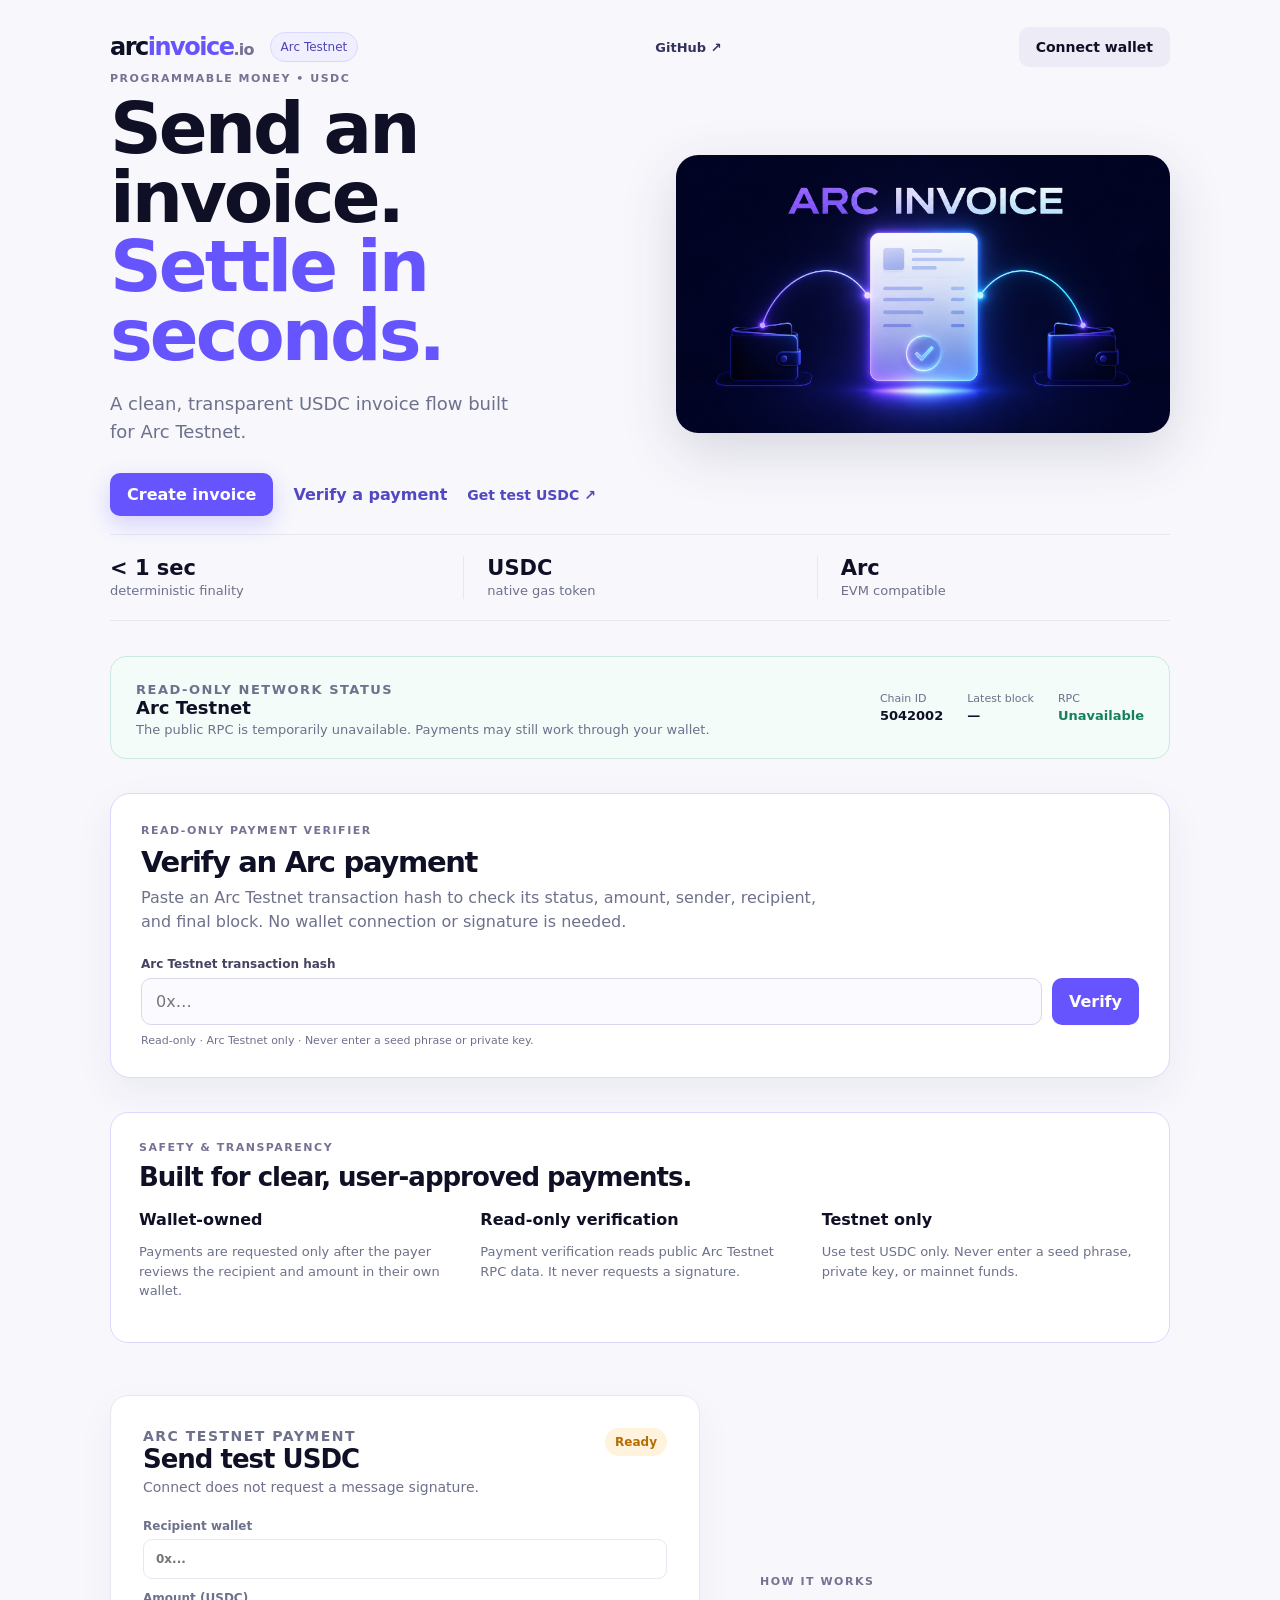
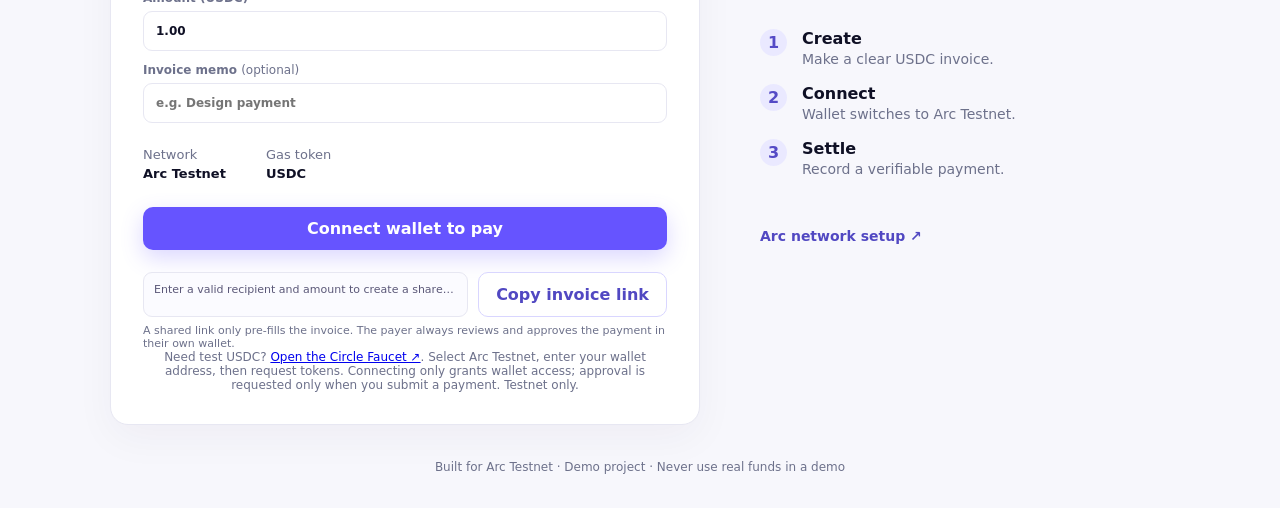
==== index.html @ fec109f1 "Measure Arc payment finality" ====
<!doctype html>
<html lang="en">
  <head>
    <meta charset="UTF-8" />
    <meta name="viewport" content="width=device-width, initial-scale=1.0" />
    <meta name="description" content="A USDC invoice demo for Arc Testnet." />
    <title>arcinvoice.io — USDC payments</title>
    <link rel="stylesheet" href="styles.css" />
    <style>.text-action{padding:0;background:transparent;color:#5148c2}.verifier{margin:-18px 0 52px;padding:30px;border:1px solid #dcd9ff;border-radius:20px;background:#fff;box-shadow:0 14px 38px #352e6710}.verifier-copy h2{font-size:29px;letter-spacing:-1.3px;margin:0 0 7px}.verifier-copy>p:not(.eyebrow){max-width:710px;margin:0;color:#6d718b;line-height:1.5}.verify-form{margin-top:23px}.verify-form label{display:block;margin-bottom:7px;color:#444361;font-size:12px;font-weight:800}.verify-form>div{display:flex;gap:10px}.verify-form input{min-width:0;width:100%;padding:13px 14px;border:1px solid #d9d7ee;border-radius:10px;background:#fbfbff;color:#0f1025;font:inherit}.verify-form input:focus{outline:2px solid #b6b0ff;border-color:#6654ff}.verify-submit{background:#6654ff;color:#fff;white-space:nowrap}.verify-submit:disabled{opacity:.65;cursor:wait}.verify-form p{margin:9px 0 0;color:#6d718b;font-size:11px}.verify-result{margin-top:18px;border:1px solid #e7e7f2;border-radius:12px;padding:16px;background:#fbfbff}.verify-result.success{background:#effcf7;border-color:#bce9d9}.verify-result.pending{background:#fff8e9;border-color:#f0d69f}.verify-result.error{background:#fff2f3;border-color:#f0c1c7}.verify-result.loading{background:#f2f1ff;border-color:#d9d6ff}.verify-result>strong,.verify-result>span{display:block}.verify-result>strong{font-size:14px}.verify-result>span{margin-top:4px;color:#6d718b;font-size:13px}.verify-heading{display:flex;gap:14px;align-items:center;justify-content:space-between}.verify-heading strong{font-size:15px}.verify-heading a{color:#5148c2;text-decoration:none;font-size:12px;font-weight:800;white-space:nowrap}.verify-result dl{display:grid;grid-template-columns:repeat(3,1fr);gap:13px;margin:16px 0 0;padding-top:15px;border-top:1px solid #dce8e3}.verify-result dl div{min-width:0}.verify-result dt{color:#6d718b;font-size:10px;font-weight:800;letter-spacing:.7px;text-transform:uppercase}.verify-result dd{overflow:hidden;margin:4px 0 0;color:#0f1025;font-size:13px;font-weight:750;text-overflow:ellipsis;white-space:nowrap}@media(max-width:700px){.verifier{padding:21px;margin-bottom:32px}.verify-form>div{display:block}.verify-submit{width:100%;margin-top:10px}.verify-result dl{grid-template-columns:1fr 1fr}.verify-heading{align-items:flex-start;flex-direction:column}}</style>
    <style>.network-status{display:flex;justify-content:space-between;align-items:center;gap:20px;margin:-18px 0 52px;padding:21px 25px;border:1px solid #cbe9e1;border-radius:16px;background:#f3fcf9}.network-status h2{margin:0;font-size:18px}.network-status p{margin:4px 0 0;color:#6d718b;font-size:13px}.network-details{display:flex;gap:24px}.network-details span{display:block;color:#6d718b;font-size:11px}.network-details b{display:block;margin-top:3px;color:#0f1025;font-size:13px}.network-live{color:#16805d!important}.share-row{display:grid;grid-template-columns:1fr auto;gap:10px;margin-top:12px}.share-link{overflow:hidden;border:1px solid #e7e7f2;border-radius:9px;padding:10px;background:#fbfbff;color:#5b5878;font-size:11px;text-overflow:ellipsis;white-space:nowrap}.share-button{background:#fff;border:1px solid #d9d6ff;color:#5148c2}.share-message{margin-top:7px!important;font-size:11px!important;text-align:left!important}@media(max-width:700px){.network-status{display:block;margin-bottom:32px}.network-details{margin-top:17px}.share-row{grid-template-columns:1fr}.share-button{width:100%}}</style>
  </head>
  <body>
    <main class="shell">
      <nav><a class="brand" href="#">arc<span>invoice</span><i style="font-size:16px;font-style:normal;color:#777293;letter-spacing:-.8px">.io</i></a><span class="pill">Arc Testnet</span><a href="https://github.com/vlsss12/arcinvoice" target="_blank" rel="noreferrer" style="margin-left:auto;color:#34335f;font-size:13px;font-weight:800;text-decoration:none">GitHub ↗</a><button id="walletButton">Connect wallet</button><button id="disconnectButton" class="hidden">Disconnect</button></nav>
      <section class="hero">
        <div><p class="eyebrow">PROGRAMMABLE MONEY • USDC</p><h1>Send an invoice.<br /><em>Settle in seconds.</em></h1><p class="lede">A clean, transparent USDC invoice flow built for Arc Testnet.</p><div class="actions"><button class="primary" id="createButton">Create invoice</button><button class="text-action" id="verifyButton">Verify a payment</button><a href="https://faucet.circle.com" target="_blank" rel="noreferrer">Get test USDC ↗</a></div></div>
        <img src="assets/arc-invoice-cover.png" alt="Abstract arcinvoice.io USDC payment illustration" />
      </section>
      <section class="stats"><div><strong>&lt; 1 sec</strong><span>deterministic finality</span></div><div><strong>USDC</strong><span>native gas token</span></div><div><strong>Arc</strong><span>EVM compatible</span></div></section>
      <section class="network-status" aria-labelledby="networkTitle"><div><p class="eyebrow">READ-ONLY NETWORK STATUS</p><h2 id="networkTitle">Arc Testnet</h2><p id="networkMessage">Checking the public Arc RPC…</p></div><div class="network-details"><div><span>Chain ID</span><b>5042002</b></div><div><span>Latest block</span><b id="latestBlock">—</b></div><div><span>RPC</span><b class="network-live" id="rpcStatus">Checking</b></div></div></section>
      <section class="verifier" id="verifier" aria-labelledby="verifierTitle"><div class="verifier-copy"><p class="eyebrow">READ-ONLY PAYMENT VERIFIER</p><h2 id="verifierTitle">Verify an Arc payment</h2><p>Paste an Arc Testnet transaction hash to check its status, amount, sender, recipient, and final block. No wallet connection or signature is needed.</p></div><form class="verify-form" id="verifyForm"><label for="txHash">Arc Testnet transaction hash</label><div><input id="txHash" autocomplete="off" spellcheck="false" placeholder="0x…" aria-describedby="verifyHelp" /><button class="verify-submit" type="submit">Verify</button></div><p id="verifyHelp">Read-only · Arc Testnet only · Never enter a seed phrase or private key.</p></form><div class="verify-result hidden" id="verifyResult" aria-live="polite"></div></section>
      <section style="margin:-18px 0 52px;padding:28px;border:1px solid #dcd9ff;border-radius:18px;background:#fff"><p class="eyebrow">SAFETY &amp; TRANSPARENCY</p><h2 style="margin:0 0 18px;font-size:26px;letter-spacing:-1px">Built for clear, user-approved payments.</h2><div style="display:grid;grid-template-columns:repeat(3,1fr);gap:22px"><div><strong>Wallet-owned</strong><p style="color:#6d718b;font-size:13px;line-height:1.5">Payments are requested only after the payer reviews the recipient and amount in their own wallet.</p></div><div><strong>Read-only verification</strong><p style="color:#6d718b;font-size:13px;line-height:1.5">Payment verification reads public Arc Testnet RPC data. It never requests a signature.</p></div><div><strong>Testnet only</strong><p style="color:#6d718b;font-size:13px;line-height:1.5">Use test USDC only. Never enter a seed phrase, private key, or mainnet funds.</p></div></div></section>
      <section class="invoice-wrap" id="invoice"><div class="invoice-card"><div class="invoice-top"><div><p class="eyebrow">ARC TESTNET PAYMENT</p><h2>Send test USDC</h2><p>Connect does not request a message signature.</p></div><span class="status" id="status">Ready</span></div><div style="display:grid;gap:12px;margin:24px 0"><label style="font-size:12px;font-weight:800;color:#6d718b">Recipient wallet<input id="recipient" inputmode="text" autocomplete="off" placeholder="0x..." style="display:block;width:100%;margin-top:6px;border:1px solid #e7e7f2;background:#fff;border-radius:9px;padding:12px;color:#0f1025;font:inherit" /></label><label style="font-size:12px;font-weight:800;color:#6d718b">Amount (USDC)<input id="amount" inputmode="decimal" value="1.00" placeholder="1.00" style="display:block;width:100%;margin-top:6px;border:1px solid #e7e7f2;background:#fff;border-radius:9px;padding:12px;color:#0f1025;font:inherit" /></label><label style="font-size:12px;font-weight:800;color:#6d718b">Invoice memo <span style="font-weight:500">(optional)</span><input id="memo" maxlength="120" autocomplete="off" placeholder="e.g. Design payment" style="display:block;width:100%;margin-top:6px;border:1px solid #e7e7f2;background:#fff;border-radius:9px;padding:12px;color:#0f1025;font:inherit" /></label></div><div class="meta"><span>Network <b>Arc Testnet</b></span><span>Gas token <b>USDC</b></span></div><button class="pay" id="payButton">Connect wallet to pay</button><div class="share-row"><div class="share-link" id="shareLink">Enter a recipient and amount to create a shareable invoice link.</div><button class="share-button" id="shareButton" type="button">Copy invoice link</button></div><p class="notice share-message" id="shareMessage">A shared link only pre-fills the invoice. The payer always reviews and approves the payment in their own wallet.</p><p class="notice" id="notice">Need test USDC? <a href="https://faucet.circle.com" target="_blank" rel="noreferrer">Open the Circle Faucet ↗</a>. Select Arc Testnet, enter your wallet address, then request tokens. Connecting only grants wallet access; approval is requested only when you submit a payment. Testnet only.</p></div>
      <aside><p class="eyebrow">HOW IT WORKS</p><ol><li><b>1</b><div><strong>Create</strong><span>Make a clear USDC invoice.</span></div></li><li><b>2</b><div><strong>Connect</strong><span>Wallet switches to Arc Testnet.</span></div></li><li><b>3</b><div><strong>Settle</strong><span>Record a verifiable payment.</span></div></li></ol><a class="docs" href="https://docs.arc.io/arc/references/connect-to-arc" target="_blank" rel="noreferrer">Arc network setup ↗</a></aside></section>
      <section class="receipt hidden" id="receipt"><span class="check">✓</span><div><p class="eyebrow" id="receiptEyebrow">PAYMENT SUBMITTED</p><h2 id="receiptTitle">Checking finality…</h2><p id="receiptMessage">The payment was submitted to Arc Testnet.</p><button id="copyReportButton" class="hidden" type="button" style="margin-top:12px;padding:8px 10px;background:#fff;border:1px solid #a7ddca;color:#16795a;font-size:12px">Copy test report</button></div><a id="receiptLink" href="https://testnet.arcscan.app" target="_blank" rel="noreferrer">View on ArcScan ↗</a></section>
      <footer>Built for Arc Testnet · Demo project · Never use real funds in a demo</footer>
    </main>
    <script src="app.js"></script>
  </body>
</html>
---- styles.css ----
:root{--ink:#0f1025;--muted:#6d718b;--paper:#f7f7fc;--line:#e7e7f2;--violet:#6654ff;--cyan:#19d3ce}*{box-sizing:border-box}body{margin:0;background:var(--paper);color:var(--ink);font-family:Inter,ui-sans-serif,system-ui,-apple-system,BlinkMacSystemFont,"Segoe UI",sans-serif}.shell{max-width:1120px;margin:auto;padding:22px 30px}nav{display:flex;align-items:center;gap:16px;height:50px}.brand{font-size:24px;font-weight:850;letter-spacing:-1.5px;text-decoration:none;color:var(--ink)}.brand span{color:var(--violet)}.pill{font-size:12px;padding:7px 10px;border:1px solid #dad8ff;color:#4e43b8;border-radius:99px;background:#efefff}button{border:0;cursor:pointer;font:inherit;font-weight:700;border-radius:10px;padding:12px 17px;background:#ecebf6;color:var(--ink)}nav button{margin-left:auto;font-size:14px}.hero{min-height:398px;display:grid;grid-template-columns:1.05fr .95fr;align-items:center;gap:20px}.hero h1{letter-spacing:-3px;font-size:clamp(45px,6vw,72px);line-height:.96;margin:9px 0 20px}.hero em{font-style:normal;color:var(--violet)}.eyebrow{font-size:11px;letter-spacing:1.5px;font-weight:800;color:#777293;margin:0 0 8px}.lede{font-size:18px;line-height:1.55;color:var(--muted);max-width:410px}.actions{display:flex;align-items:center;gap:20px;margin-top:27px}.actions a,.docs{font-size:14px;color:#5148c2;text-decoration:none;font-weight:700}.primary,.pay{background:var(--violet);color:#fff;box-shadow:0 8px 22px #6654ff3c}.hero img{width:100%;border-radius:22px;box-shadow:0 18px 55px #3d36522a}.stats{display:grid;grid-template-columns:repeat(3,1fr);border-top:1px solid var(--line);border-bottom:1px solid var(--line);padding:21px 0;margin:18px 0 53px}.stats div{padding-left:23px;border-left:1px solid var(--line)}.stats div:first-child{padding-left:0;border:0}.stats strong{font-size:21px;display:block}.stats span{color:var(--muted);font-size:13px}.market{margin:-18px 0 52px;padding:30px;border:1px solid #dcd9ff;border-radius:20px;background:#fff;box-shadow:0 14px 38px #352e6710}.market-heading{display:flex;justify-content:space-between;gap:22px;align-items:start}.market h2{font-size:29px;letter-spacing:-1.3px;margin:0 0 7px}.market-heading p{max-width:660px;margin:0;color:var(--muted);line-height:1.5}.market-status{white-space:nowrap;border-radius:999px;background:#fff3dd;color:#a76300;padding:8px 11px;font-size:11px;font-weight:850;letter-spacing:.7px}.market-grid{display:grid;grid-template-columns:1.05fr .95fr;gap:22px;margin-top:25px}.token-list{border:1px solid var(--line);border-radius:14px;overflow:hidden}.token-row{border-radius:0;box-shadow:none;width:100%;display:flex;align-items:center;gap:12px;padding:14px 16px;background:#fff;text-align:left;border-bottom:1px solid var(--line)}.token-row:last-child{border:0}.token-row:hover,.token-row.active{background:#f2f1ff}.token-icon{display:grid;place-items:center;width:34px;height:34px;border-radius:50%;font-weight:900;color:#fff}.usdc{background:#2775ca}.eurc{background:#236a55}.btc{background:#f7931a}.token-row b,.token-row small{display:block}.token-row small{margin-top:2px;color:var(--muted);font-size:12px;font-weight:500}.token-row em{font-size:10px;font-style:normal;font-weight:850;color:#21845f;margin-left:auto}.swap-preview{border:1px solid var(--line);border-radius:14px;padding:19px;background:#fbfbff}.swap-preview h3{margin:0 0 5px;font-size:24px}.swap-preview>p:not(.eyebrow):not(.swap-message){margin:0;color:var(--muted);font-size:13px;line-height:1.45}.market-notice{display:grid;gap:4px;margin:16px 0;padding:13px;border-radius:10px;background:#fff3dd;color:#795112;font-size:12px}.market-notice span{line-height:1.4}.swap-actions{display:grid;grid-template-columns:1fr 1fr;gap:9px}.secondary{border:1px solid #d9d6ff;background:#fff;color:#5148c2}.swap-message{color:var(--muted);font-size:11px;line-height:1.45;margin:12px 0 0}.daily-checkin{display:flex;justify-content:space-between;gap:25px;align-items:center;padding:24px 28px;margin:-22px 0 52px;border:1px solid #dcd9ff;border-radius:18px;background:linear-gradient(110deg,#f1f0ff,#fbfbff)}.daily-checkin h2{margin:0 0 4px;font-size:25px;letter-spacing:-1px}.daily-checkin p{margin:0;color:var(--muted);font-size:14px}.checkin-actions{text-align:right}.checkin-actions strong{display:block;margin-bottom:9px;font-size:14px}.checkin-actions strong span{color:var(--violet);font-size:21px}.checkin-button{background:#fff;border:1px solid #d9d6ff;margin-left:7px;padding:10px 14px}.checkin-button:hover:not(:disabled){border-color:var(--violet);color:var(--violet)}.checkin-button:disabled{cursor:not-allowed;opacity:.58}.checkin-actions p{margin-top:9px;font-size:11px}.invoice-wrap{display:grid;grid-template-columns:1.18fr .82fr;gap:60px;align-items:center}.invoice-card{background:#fff;padding:32px;border:1px solid var(--line);border-radius:18px;box-shadow:0 13px 40px #26224c0b}.invoice-top{display:flex;justify-content:space-between;gap:15px}.invoice-card h2,.receipt h2{font-size:26px;letter-spacing:-1px;margin:0 0 5px}.invoice-card p{margin:0;color:var(--muted);font-size:14px}.status{font-size:12px;height:max-content;background:#fff3dd;color:#b46d00;padding:7px 10px;border-radius:99px;font-weight:800}.amount{margin:29px 0;padding:24px 0;border-top:1px solid var(--line);border-bottom:1px solid var(--line);display:flex;align-items:end;justify-content:space-between;color:var(--muted);font-size:14px}.amount strong{font-size:34px;color:var(--ink);letter-spacing:-1.5px}.amount small{font-size:14px;letter-spacing:0}.meta{display:flex;gap:40px;color:var(--muted);font-size:13px}.meta b{display:block;color:var(--ink);margin-top:4px}.pay{width:100%;margin:26px 0 10px}.notice{text-align:center!important;font-size:12px!important}aside ol{list-style:none;padding:4px 0;margin:20px 0 28px}aside li{display:flex;gap:15px;margin:17px 0}aside li b{background:#eae9ff;color:#554bc6;border-radius:50%;width:27px;height:27px;text-align:center;padding-top:4px}aside li strong,aside li span{display:block}aside li span{font-size:14px;color:var(--muted);margin-top:3px}.receipt{margin:50px 0 20px;border:1px solid #bce9d9;background:#effcf7;border-radius:16px;padding:23px;display:flex;align-items:center;gap:16px}.receipt .check{width:42px;height:42px;background:#1bae80;color:#fff;border-radius:50%;font-size:25px;text-align:center;padding-top:4px}.receipt p{margin:0;color:#387e67}.receipt a{margin-left:auto;color:#16795a;text-decoration:none;font-weight:750;font-size:14px}.hidden{display:none}footer{font-size:12px;color:var(--muted);text-align:center;padding:35px 0 12px}@media(max-width:700px){.shell{padding:16px}.hero,.invoice-wrap,.market-grid{grid-template-columns:1fr}.hero{padding:38px 0}.hero img{max-width:450px}.stats{margin-bottom:32px}.stats strong{font-size:16px}.stats div{padding-left:12px}.market{padding:21px;margin-bottom:32px}.market-heading{display:block}.market-status{display:inline-block;margin-top:14px}.daily-checkin{display:block;margin-bottom:32px}.checkin-actions{text-align:left;margin-top:18px}.checkin-button{margin:0 7px 0 0}.invoice-wrap{gap:32px}.receipt{align-items:flex-start}.receipt a{display:none}}
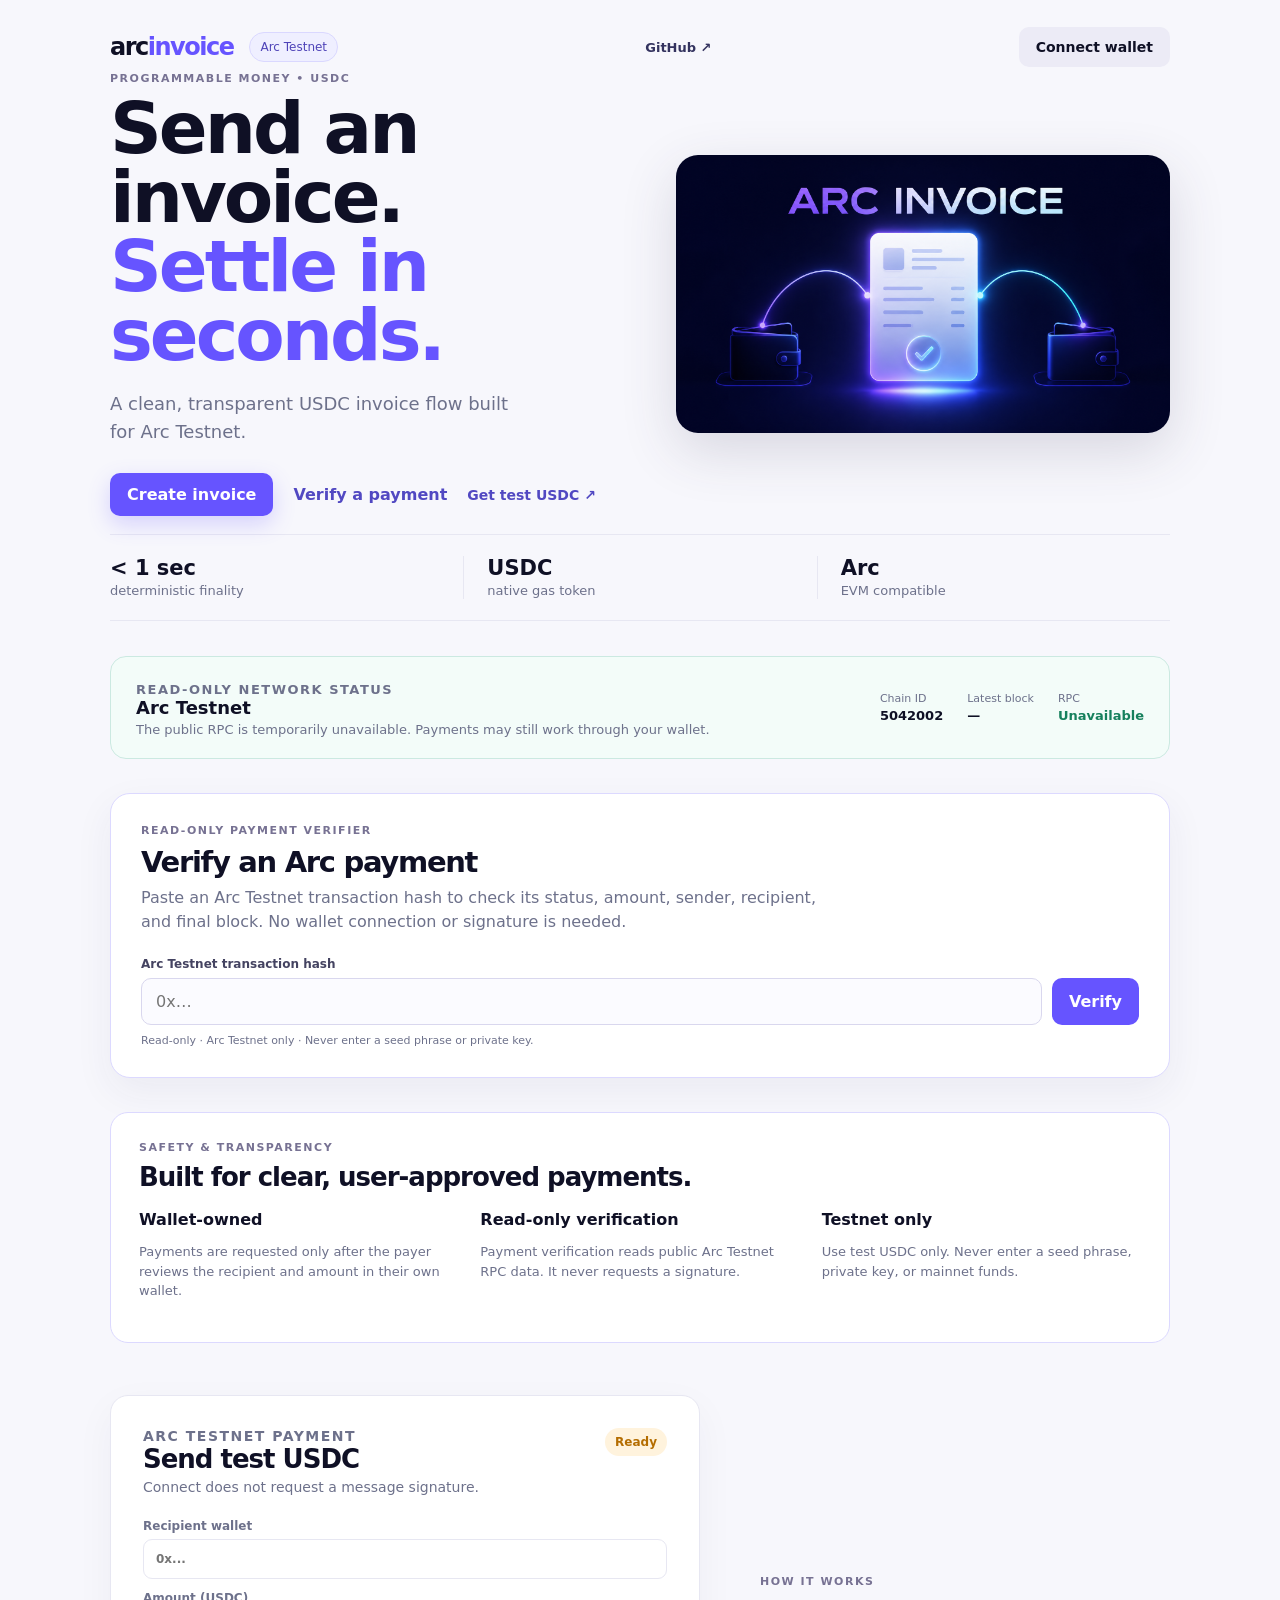
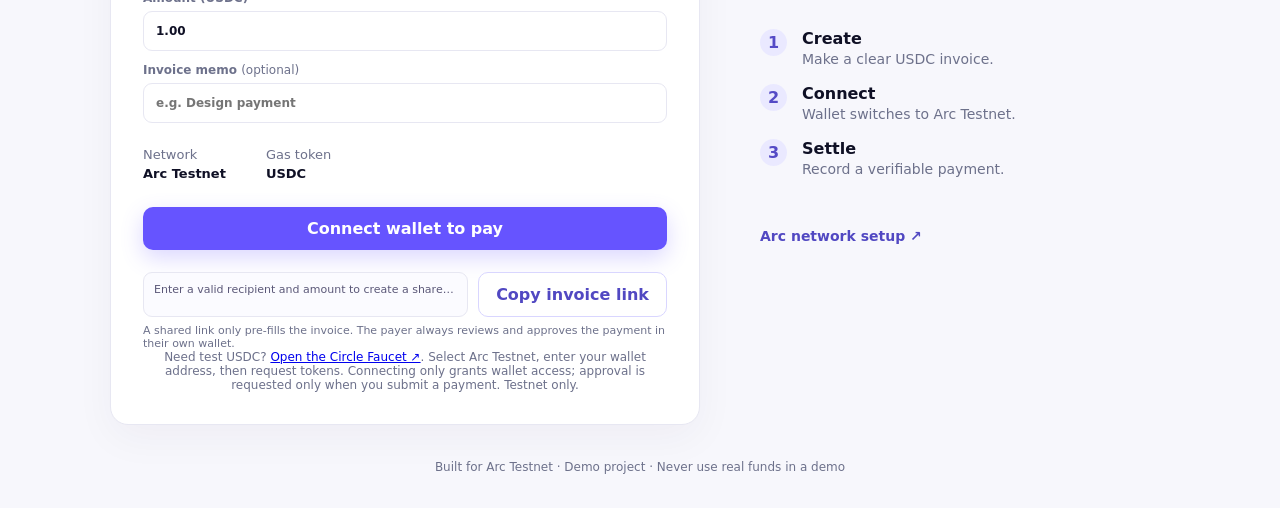
==== commit f2a7261c: "Simplify ArcInvoice brand" ====
--- a/index.html
+++ b/index.html
@@ -11,7 +11,7 @@
   </head>
   <body>
     <main class="shell">
-      <nav><a class="brand" href="#">arc<span>invoice</span><i style="font-size:16px;font-style:normal;color:#777293;letter-spacing:-.8px">.io</i></a><span class="pill">Arc Testnet</span><a href="https://github.com/vlsss12/arcinvoice" target="_blank" rel="noreferrer" style="margin-left:auto;color:#34335f;font-size:13px;font-weight:800;text-decoration:none">GitHub ↗</a><button id="walletButton">Connect wallet</button><button id="disconnectButton" class="hidden">Disconnect</button></nav>
+      <nav><a class="brand" href="#">arc<span>invoice</span></a><span class="pill">Arc Testnet</span><a href="https://github.com/vlsss12/arcinvoice" target="_blank" rel="noreferrer" style="margin-left:auto;color:#34335f;font-size:13px;font-weight:800;text-decoration:none">GitHub ↗</a><button id="walletButton">Connect wallet</button><button id="disconnectButton" class="hidden">Disconnect</button></nav>
       <section class="hero">
         <div><p class="eyebrow">PROGRAMMABLE MONEY • USDC</p><h1>Send an invoice.<br /><em>Settle in seconds.</em></h1><p class="lede">A clean, transparent USDC invoice flow built for Arc Testnet.</p><div class="actions"><button class="primary" id="createButton">Create invoice</button><button class="text-action" id="verifyButton">Verify a payment</button><a href="https://faucet.circle.com" target="_blank" rel="noreferrer">Get test USDC ↗</a></div></div>
         <img src="assets/arc-invoice-cover.png" alt="Abstract arcinvoice.io USDC payment illustration" />
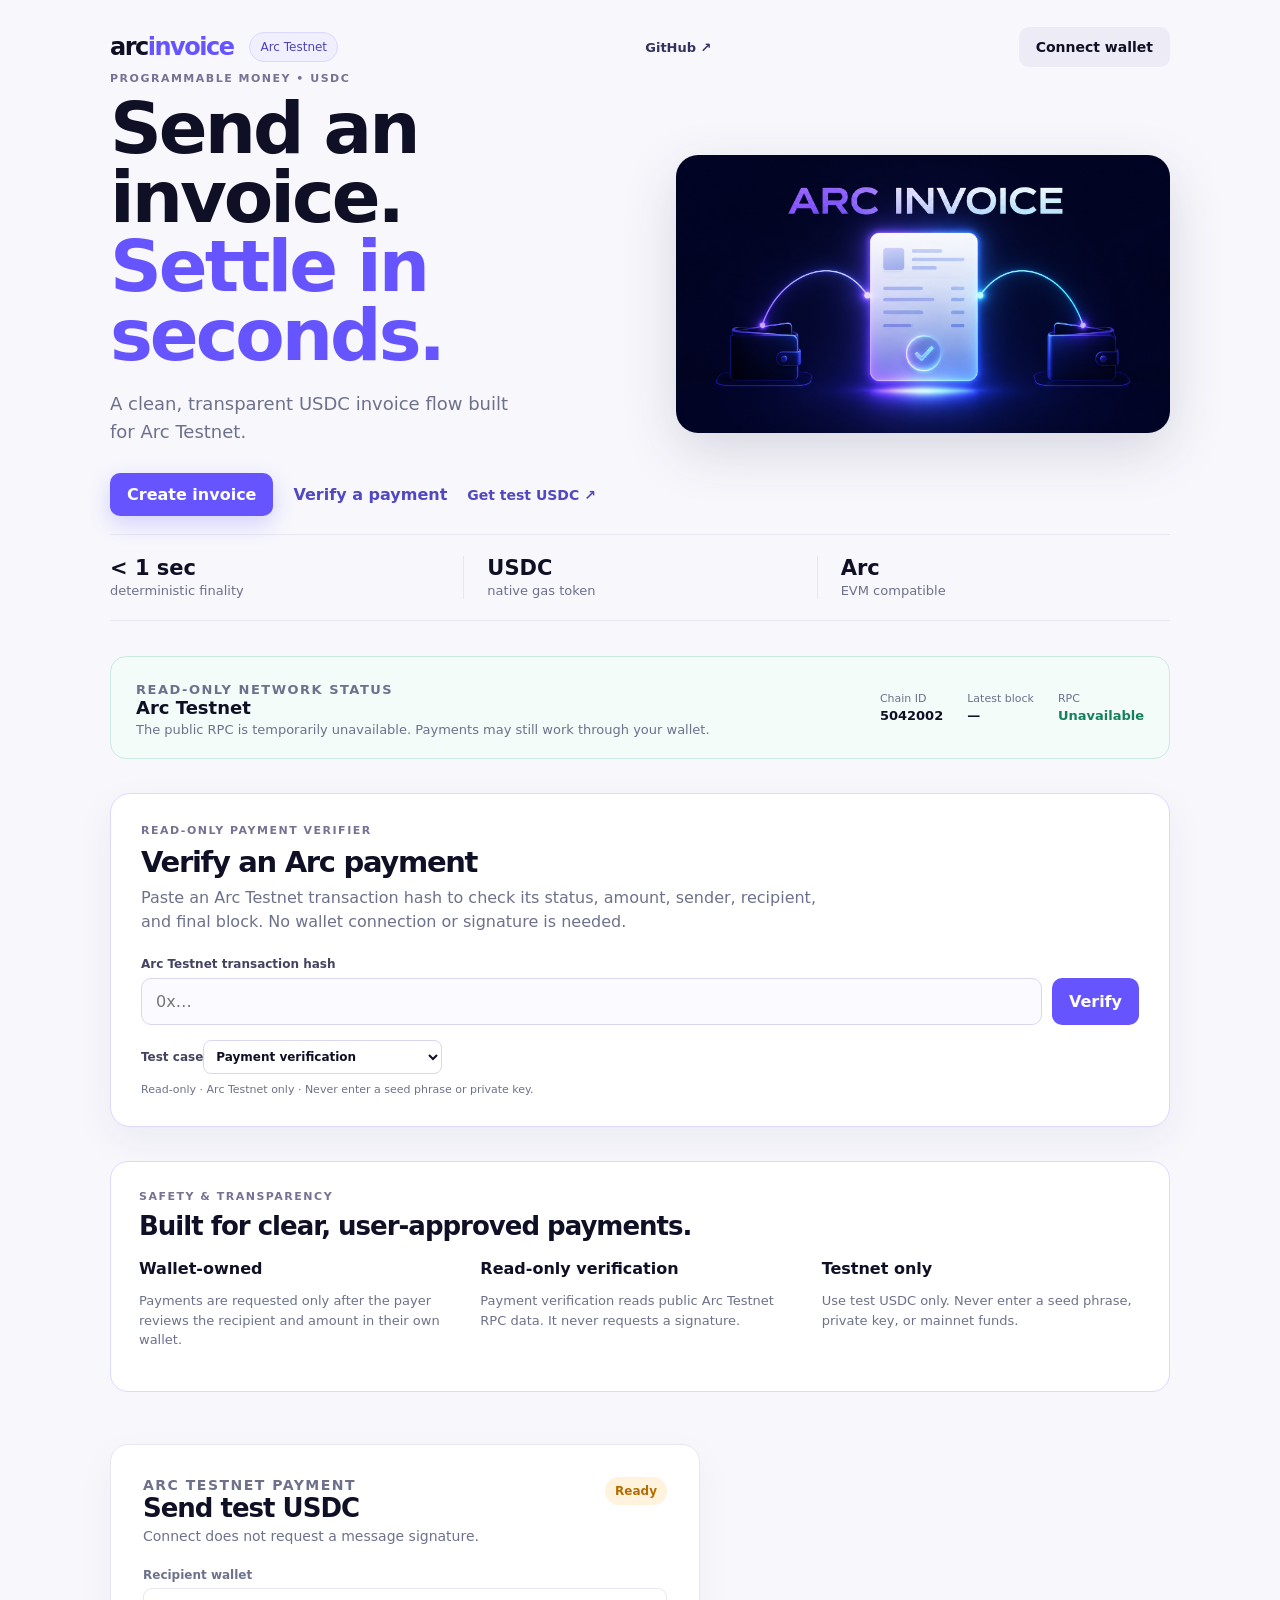
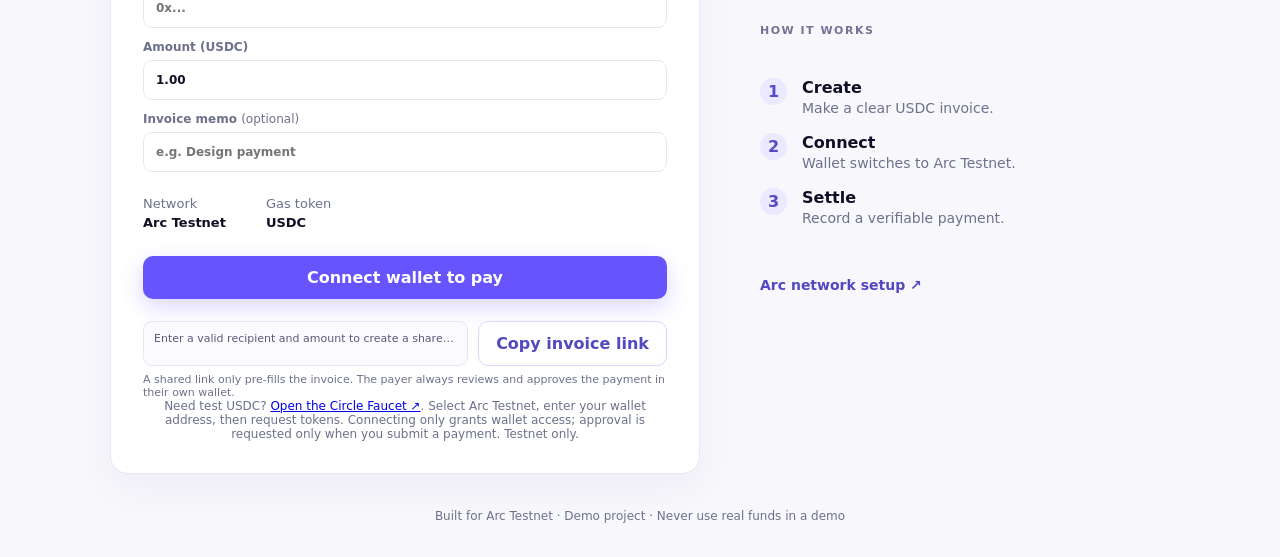
==== commit 28b4f6bb: "Add structured Arc payment test reports" ====
--- a/index.html
+++ b/index.html
@@ -7,7 +7,7 @@
     <title>arcinvoice.io — USDC payments</title>
     <link rel="stylesheet" href="styles.css" />
     <style>.text-action{padding:0;background:transparent;color:#5148c2}.verifier{margin:-18px 0 52px;padding:30px;border:1px solid #dcd9ff;border-radius:20px;background:#fff;box-shadow:0 14px 38px #352e6710}.verifier-copy h2{font-size:29px;letter-spacing:-1.3px;margin:0 0 7px}.verifier-copy>p:not(.eyebrow){max-width:710px;margin:0;color:#6d718b;line-height:1.5}.verify-form{margin-top:23px}.verify-form label{display:block;margin-bottom:7px;color:#444361;font-size:12px;font-weight:800}.verify-form>div{display:flex;gap:10px}.verify-form input{min-width:0;width:100%;padding:13px 14px;border:1px solid #d9d7ee;border-radius:10px;background:#fbfbff;color:#0f1025;font:inherit}.verify-form input:focus{outline:2px solid #b6b0ff;border-color:#6654ff}.verify-submit{background:#6654ff;color:#fff;white-space:nowrap}.verify-submit:disabled{opacity:.65;cursor:wait}.verify-form p{margin:9px 0 0;color:#6d718b;font-size:11px}.verify-result{margin-top:18px;border:1px solid #e7e7f2;border-radius:12px;padding:16px;background:#fbfbff}.verify-result.success{background:#effcf7;border-color:#bce9d9}.verify-result.pending{background:#fff8e9;border-color:#f0d69f}.verify-result.error{background:#fff2f3;border-color:#f0c1c7}.verify-result.loading{background:#f2f1ff;border-color:#d9d6ff}.verify-result>strong,.verify-result>span{display:block}.verify-result>strong{font-size:14px}.verify-result>span{margin-top:4px;color:#6d718b;font-size:13px}.verify-heading{display:flex;gap:14px;align-items:center;justify-content:space-between}.verify-heading strong{font-size:15px}.verify-heading a{color:#5148c2;text-decoration:none;font-size:12px;font-weight:800;white-space:nowrap}.verify-result dl{display:grid;grid-template-columns:repeat(3,1fr);gap:13px;margin:16px 0 0;padding-top:15px;border-top:1px solid #dce8e3}.verify-result dl div{min-width:0}.verify-result dt{color:#6d718b;font-size:10px;font-weight:800;letter-spacing:.7px;text-transform:uppercase}.verify-result dd{overflow:hidden;margin:4px 0 0;color:#0f1025;font-size:13px;font-weight:750;text-overflow:ellipsis;white-space:nowrap}@media(max-width:700px){.verifier{padding:21px;margin-bottom:32px}.verify-form>div{display:block}.verify-submit{width:100%;margin-top:10px}.verify-result dl{grid-template-columns:1fr 1fr}.verify-heading{align-items:flex-start;flex-direction:column}}</style>
-    <style>.network-status{display:flex;justify-content:space-between;align-items:center;gap:20px;margin:-18px 0 52px;padding:21px 25px;border:1px solid #cbe9e1;border-radius:16px;background:#f3fcf9}.network-status h2{margin:0;font-size:18px}.network-status p{margin:4px 0 0;color:#6d718b;font-size:13px}.network-details{display:flex;gap:24px}.network-details span{display:block;color:#6d718b;font-size:11px}.network-details b{display:block;margin-top:3px;color:#0f1025;font-size:13px}.network-live{color:#16805d!important}.share-row{display:grid;grid-template-columns:1fr auto;gap:10px;margin-top:12px}.share-link{overflow:hidden;border:1px solid #e7e7f2;border-radius:9px;padding:10px;background:#fbfbff;color:#5b5878;font-size:11px;text-overflow:ellipsis;white-space:nowrap}.share-button{background:#fff;border:1px solid #d9d6ff;color:#5148c2}.share-message{margin-top:7px!important;font-size:11px!important;text-align:left!important}@media(max-width:700px){.network-status{display:block;margin-bottom:32px}.network-details{margin-top:17px}.share-row{grid-template-columns:1fr}.share-button{width:100%}}</style>
+    <style>.network-status{display:flex;justify-content:space-between;align-items:center;gap:20px;margin:-18px 0 52px;padding:21px 25px;border:1px solid #cbe9e1;border-radius:16px;background:#f3fcf9}.network-status h2{margin:0;font-size:18px}.network-status p{margin:4px 0 0;color:#6d718b;font-size:13px}.network-details{display:flex;gap:24px}.network-details span{display:block;color:#6d718b;font-size:11px}.network-details b{display:block;margin-top:3px;color:#0f1025;font-size:13px}.network-live{color:#16805d!important}.share-row{display:grid;grid-template-columns:1fr auto;gap:10px;margin-top:12px}.share-link{overflow:hidden;border:1px solid #e7e7f2;border-radius:9px;padding:10px;background:#fbfbff;color:#5b5878;font-size:11px;text-overflow:ellipsis;white-space:nowrap}.share-button{background:#fff;border:1px solid #d9d6ff;color:#5148c2}.share-message{margin-top:7px!important;font-size:11px!important;text-align:left!important}.test-case{margin-top:15px;display:flex;align-items:center;gap:10px;color:#6d718b;font-size:12px;font-weight:750}.test-case select{border:1px solid #d9d7ee;border-radius:8px;background:#fff;padding:8px;color:#0f1025;font:inherit}.test-report{margin-top:14px;display:flex;align-items:center;justify-content:space-between;gap:14px;border-top:1px solid #dce8e3;padding-top:14px}.test-report p{margin:0!important;font-size:11px!important}.test-report button{background:#fff;border:1px solid #a7ddca;color:#16795a;padding:8px 10px;font-size:12px;white-space:nowrap}@media(max-width:700px){.network-status{display:block;margin-bottom:32px}.network-details{margin-top:17px}.share-row{grid-template-columns:1fr}.share-button{width:100%}.test-case,.test-report{align-items:flex-start;flex-direction:column}}</style>
   </head>
   <body>
     <main class="shell">
@@ -18,7 +18,7 @@
       </section>
       <section class="stats"><div><strong>&lt; 1 sec</strong><span>deterministic finality</span></div><div><strong>USDC</strong><span>native gas token</span></div><div><strong>Arc</strong><span>EVM compatible</span></div></section>
       <section class="network-status" aria-labelledby="networkTitle"><div><p class="eyebrow">READ-ONLY NETWORK STATUS</p><h2 id="networkTitle">Arc Testnet</h2><p id="networkMessage">Checking the public Arc RPC…</p></div><div class="network-details"><div><span>Chain ID</span><b>5042002</b></div><div><span>Latest block</span><b id="latestBlock">—</b></div><div><span>RPC</span><b class="network-live" id="rpcStatus">Checking</b></div></div></section>
-      <section class="verifier" id="verifier" aria-labelledby="verifierTitle"><div class="verifier-copy"><p class="eyebrow">READ-ONLY PAYMENT VERIFIER</p><h2 id="verifierTitle">Verify an Arc payment</h2><p>Paste an Arc Testnet transaction hash to check its status, amount, sender, recipient, and final block. No wallet connection or signature is needed.</p></div><form class="verify-form" id="verifyForm"><label for="txHash">Arc Testnet transaction hash</label><div><input id="txHash" autocomplete="off" spellcheck="false" placeholder="0x…" aria-describedby="verifyHelp" /><button class="verify-submit" type="submit">Verify</button></div><p id="verifyHelp">Read-only · Arc Testnet only · Never enter a seed phrase or private key.</p></form><div class="verify-result hidden" id="verifyResult" aria-live="polite"></div></section>
+      <section class="verifier" id="verifier" aria-labelledby="verifierTitle"><div class="verifier-copy"><p class="eyebrow">READ-ONLY PAYMENT VERIFIER</p><h2 id="verifierTitle">Verify an Arc payment</h2><p>Paste an Arc Testnet transaction hash to check its status, amount, sender, recipient, and final block. No wallet connection or signature is needed.</p></div><form class="verify-form" id="verifyForm"><label for="txHash">Arc Testnet transaction hash</label><div><input id="txHash" autocomplete="off" spellcheck="false" placeholder="0x…" aria-describedby="verifyHelp" /><button class="verify-submit" type="submit">Verify</button></div><label class="test-case" for="testCase">Test case<select id="testCase"><option value="Payment verification">Payment verification</option><option value="Native USDC payment">Native USDC payment</option><option value="Wallet connection">Wallet connection</option><option value="Failed or rejected transaction">Failed or rejected transaction</option><option value="Shared invoice link">Shared invoice link</option></select></label><p id="verifyHelp">Read-only · Arc Testnet only · Never enter a seed phrase or private key.</p></form><div class="verify-result hidden" id="verifyResult" aria-live="polite"></div></section>
       <section style="margin:-18px 0 52px;padding:28px;border:1px solid #dcd9ff;border-radius:18px;background:#fff"><p class="eyebrow">SAFETY &amp; TRANSPARENCY</p><h2 style="margin:0 0 18px;font-size:26px;letter-spacing:-1px">Built for clear, user-approved payments.</h2><div style="display:grid;grid-template-columns:repeat(3,1fr);gap:22px"><div><strong>Wallet-owned</strong><p style="color:#6d718b;font-size:13px;line-height:1.5">Payments are requested only after the payer reviews the recipient and amount in their own wallet.</p></div><div><strong>Read-only verification</strong><p style="color:#6d718b;font-size:13px;line-height:1.5">Payment verification reads public Arc Testnet RPC data. It never requests a signature.</p></div><div><strong>Testnet only</strong><p style="color:#6d718b;font-size:13px;line-height:1.5">Use test USDC only. Never enter a seed phrase, private key, or mainnet funds.</p></div></div></section>
       <section class="invoice-wrap" id="invoice"><div class="invoice-card"><div class="invoice-top"><div><p class="eyebrow">ARC TESTNET PAYMENT</p><h2>Send test USDC</h2><p>Connect does not request a message signature.</p></div><span class="status" id="status">Ready</span></div><div style="display:grid;gap:12px;margin:24px 0"><label style="font-size:12px;font-weight:800;color:#6d718b">Recipient wallet<input id="recipient" inputmode="text" autocomplete="off" placeholder="0x..." style="display:block;width:100%;margin-top:6px;border:1px solid #e7e7f2;background:#fff;border-radius:9px;padding:12px;color:#0f1025;font:inherit" /></label><label style="font-size:12px;font-weight:800;color:#6d718b">Amount (USDC)<input id="amount" inputmode="decimal" value="1.00" placeholder="1.00" style="display:block;width:100%;margin-top:6px;border:1px solid #e7e7f2;background:#fff;border-radius:9px;padding:12px;color:#0f1025;font:inherit" /></label><label style="font-size:12px;font-weight:800;color:#6d718b">Invoice memo <span style="font-weight:500">(optional)</span><input id="memo" maxlength="120" autocomplete="off" placeholder="e.g. Design payment" style="display:block;width:100%;margin-top:6px;border:1px solid #e7e7f2;background:#fff;border-radius:9px;padding:12px;color:#0f1025;font:inherit" /></label></div><div class="meta"><span>Network <b>Arc Testnet</b></span><span>Gas token <b>USDC</b></span></div><button class="pay" id="payButton">Connect wallet to pay</button><div class="share-row"><div class="share-link" id="shareLink">Enter a recipient and amount to create a shareable invoice link.</div><button class="share-button" id="shareButton" type="button">Copy invoice link</button></div><p class="notice share-message" id="shareMessage">A shared link only pre-fills the invoice. The payer always reviews and approves the payment in their own wallet.</p><p class="notice" id="notice">Need test USDC? <a href="https://faucet.circle.com" target="_blank" rel="noreferrer">Open the Circle Faucet ↗</a>. Select Arc Testnet, enter your wallet address, then request tokens. Connecting only grants wallet access; approval is requested only when you submit a payment. Testnet only.</p></div>
       <aside><p class="eyebrow">HOW IT WORKS</p><ol><li><b>1</b><div><strong>Create</strong><span>Make a clear USDC invoice.</span></div></li><li><b>2</b><div><strong>Connect</strong><span>Wallet switches to Arc Testnet.</span></div></li><li><b>3</b><div><strong>Settle</strong><span>Record a verifiable payment.</span></div></li></ol><a class="docs" href="https://docs.arc.io/arc/references/connect-to-arc" target="_blank" rel="noreferrer">Arc network setup ↗</a></aside></section>
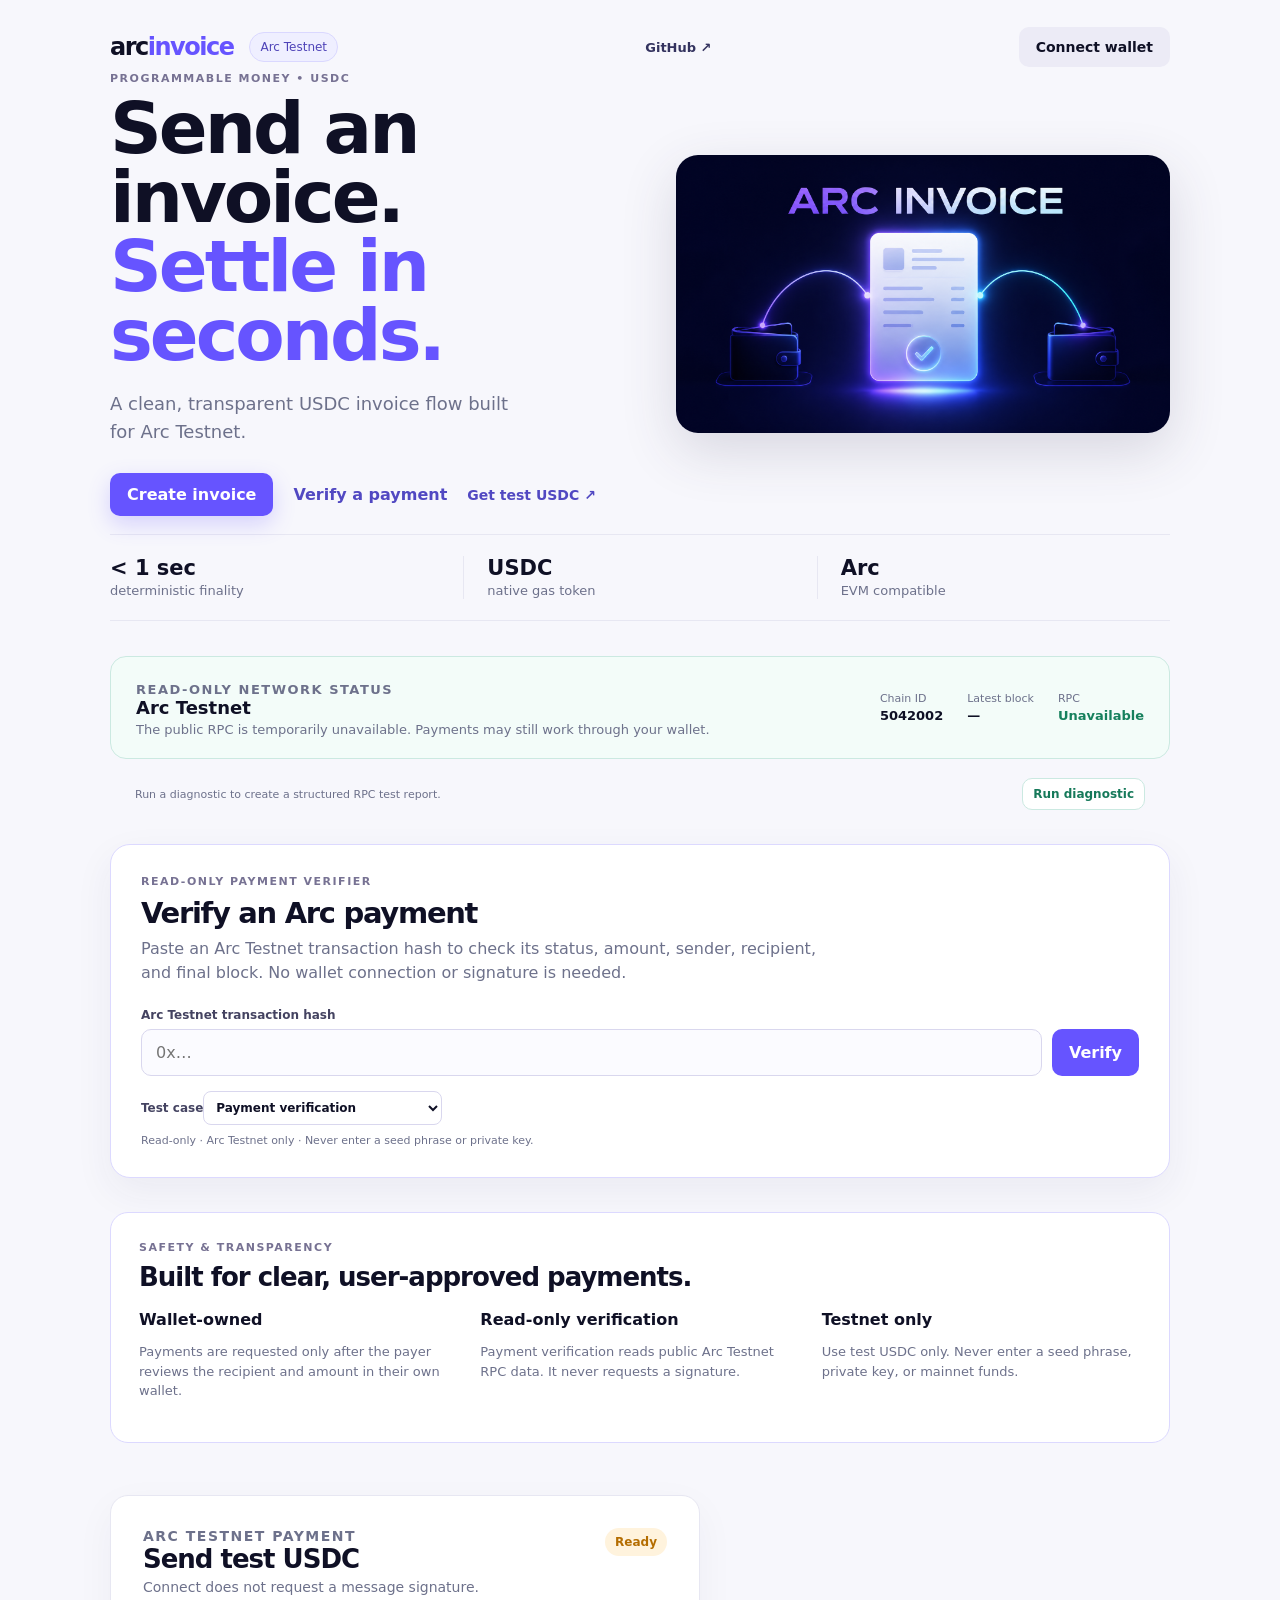
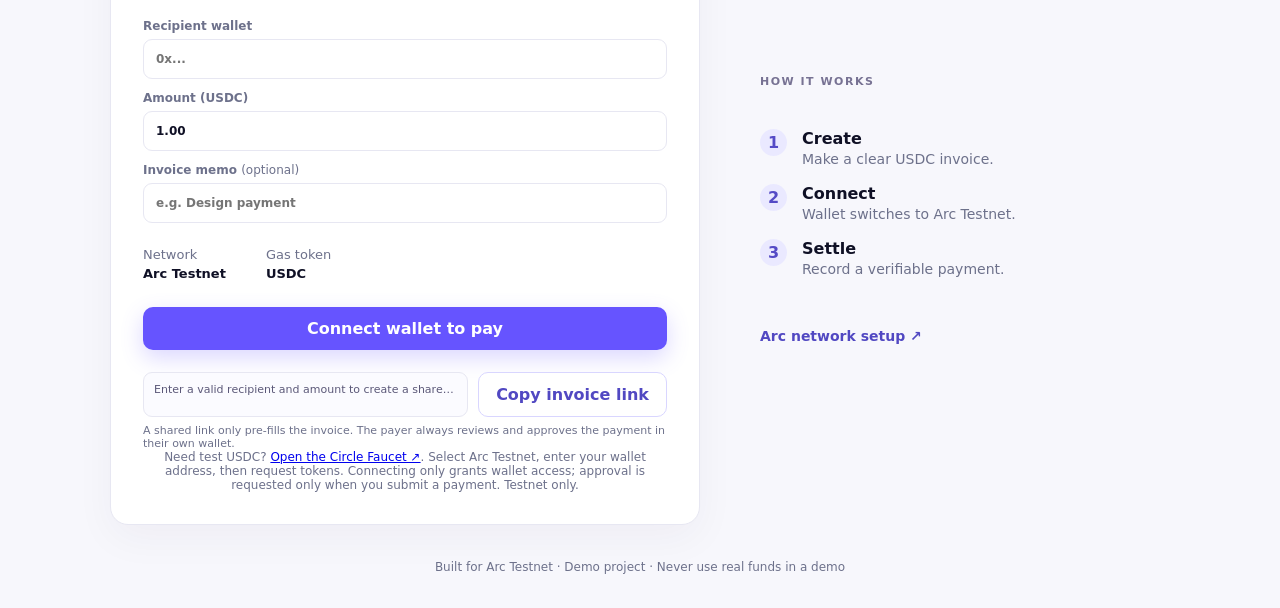
==== commit c99e20d0: "Add Arc RPC diagnostics and QA bundles" ====
--- a/index.html
+++ b/index.html
@@ -7,7 +7,7 @@
     <title>arcinvoice.io — USDC payments</title>
     <link rel="stylesheet" href="styles.css" />
     <style>.text-action{padding:0;background:transparent;color:#5148c2}.verifier{margin:-18px 0 52px;padding:30px;border:1px solid #dcd9ff;border-radius:20px;background:#fff;box-shadow:0 14px 38px #352e6710}.verifier-copy h2{font-size:29px;letter-spacing:-1.3px;margin:0 0 7px}.verifier-copy>p:not(.eyebrow){max-width:710px;margin:0;color:#6d718b;line-height:1.5}.verify-form{margin-top:23px}.verify-form label{display:block;margin-bottom:7px;color:#444361;font-size:12px;font-weight:800}.verify-form>div{display:flex;gap:10px}.verify-form input{min-width:0;width:100%;padding:13px 14px;border:1px solid #d9d7ee;border-radius:10px;background:#fbfbff;color:#0f1025;font:inherit}.verify-form input:focus{outline:2px solid #b6b0ff;border-color:#6654ff}.verify-submit{background:#6654ff;color:#fff;white-space:nowrap}.verify-submit:disabled{opacity:.65;cursor:wait}.verify-form p{margin:9px 0 0;color:#6d718b;font-size:11px}.verify-result{margin-top:18px;border:1px solid #e7e7f2;border-radius:12px;padding:16px;background:#fbfbff}.verify-result.success{background:#effcf7;border-color:#bce9d9}.verify-result.pending{background:#fff8e9;border-color:#f0d69f}.verify-result.error{background:#fff2f3;border-color:#f0c1c7}.verify-result.loading{background:#f2f1ff;border-color:#d9d6ff}.verify-result>strong,.verify-result>span{display:block}.verify-result>strong{font-size:14px}.verify-result>span{margin-top:4px;color:#6d718b;font-size:13px}.verify-heading{display:flex;gap:14px;align-items:center;justify-content:space-between}.verify-heading strong{font-size:15px}.verify-heading a{color:#5148c2;text-decoration:none;font-size:12px;font-weight:800;white-space:nowrap}.verify-result dl{display:grid;grid-template-columns:repeat(3,1fr);gap:13px;margin:16px 0 0;padding-top:15px;border-top:1px solid #dce8e3}.verify-result dl div{min-width:0}.verify-result dt{color:#6d718b;font-size:10px;font-weight:800;letter-spacing:.7px;text-transform:uppercase}.verify-result dd{overflow:hidden;margin:4px 0 0;color:#0f1025;font-size:13px;font-weight:750;text-overflow:ellipsis;white-space:nowrap}@media(max-width:700px){.verifier{padding:21px;margin-bottom:32px}.verify-form>div{display:block}.verify-submit{width:100%;margin-top:10px}.verify-result dl{grid-template-columns:1fr 1fr}.verify-heading{align-items:flex-start;flex-direction:column}}</style>
-    <style>.network-status{display:flex;justify-content:space-between;align-items:center;gap:20px;margin:-18px 0 52px;padding:21px 25px;border:1px solid #cbe9e1;border-radius:16px;background:#f3fcf9}.network-status h2{margin:0;font-size:18px}.network-status p{margin:4px 0 0;color:#6d718b;font-size:13px}.network-details{display:flex;gap:24px}.network-details span{display:block;color:#6d718b;font-size:11px}.network-details b{display:block;margin-top:3px;color:#0f1025;font-size:13px}.network-live{color:#16805d!important}.share-row{display:grid;grid-template-columns:1fr auto;gap:10px;margin-top:12px}.share-link{overflow:hidden;border:1px solid #e7e7f2;border-radius:9px;padding:10px;background:#fbfbff;color:#5b5878;font-size:11px;text-overflow:ellipsis;white-space:nowrap}.share-button{background:#fff;border:1px solid #d9d6ff;color:#5148c2}.share-message{margin-top:7px!important;font-size:11px!important;text-align:left!important}.test-case{margin-top:15px;display:flex;align-items:center;gap:10px;color:#6d718b;font-size:12px;font-weight:750}.test-case select{border:1px solid #d9d7ee;border-radius:8px;background:#fff;padding:8px;color:#0f1025;font:inherit}.test-report{margin-top:14px;display:flex;align-items:center;justify-content:space-between;gap:14px;border-top:1px solid #dce8e3;padding-top:14px}.test-report p{margin:0!important;font-size:11px!important}.test-report button{background:#fff;border:1px solid #a7ddca;color:#16795a;padding:8px 10px;font-size:12px;white-space:nowrap}@media(max-width:700px){.network-status{display:block;margin-bottom:32px}.network-details{margin-top:17px}.share-row{grid-template-columns:1fr}.share-button{width:100%}.test-case,.test-report{align-items:flex-start;flex-direction:column}}</style>
+    <style>.network-status{display:flex;justify-content:space-between;align-items:center;gap:20px;margin:-18px 0 52px;padding:21px 25px;border:1px solid #cbe9e1;border-radius:16px;background:#f3fcf9}.network-status h2{margin:0;font-size:18px}.network-status p{margin:4px 0 0;color:#6d718b;font-size:13px}.network-details{display:flex;gap:24px}.network-details span{display:block;color:#6d718b;font-size:11px}.network-details b{display:block;margin-top:3px;color:#0f1025;font-size:13px}.network-live{color:#16805d!important}.diagnostics{margin:-33px 0 52px;display:flex;justify-content:space-between;align-items:center;gap:15px;padding:0 25px;color:#6d718b;font-size:11px}.diagnostics button{border:1px solid #cbe9e1;background:#fff;color:#16795a;padding:8px 10px;font-size:12px}.diagnostics-actions{display:flex;gap:8px}.share-row{display:grid;grid-template-columns:1fr auto;gap:10px;margin-top:12px}.share-link{overflow:hidden;border:1px solid #e7e7f2;border-radius:9px;padding:10px;background:#fbfbff;color:#5b5878;font-size:11px;text-overflow:ellipsis;white-space:nowrap}.share-button{background:#fff;border:1px solid #d9d6ff;color:#5148c2}.share-message{margin-top:7px!important;font-size:11px!important;text-align:left!important}.test-case{margin-top:15px;display:flex;align-items:center;gap:10px;color:#6d718b;font-size:12px;font-weight:750}.test-case select{border:1px solid #d9d7ee;border-radius:8px;background:#fff;padding:8px;color:#0f1025;font:inherit}.test-report{margin-top:14px;display:flex;align-items:center;justify-content:space-between;gap:14px;border-top:1px solid #dce8e3;padding-top:14px}.test-report p{margin:0!important;font-size:11px!important}.test-report button{background:#fff;border:1px solid #a7ddca;color:#16795a;padding:8px 10px;font-size:12px;white-space:nowrap}@media(max-width:700px){.network-status{display:block;margin-bottom:32px}.network-details{margin-top:17px}.diagnostics{align-items:flex-start;flex-direction:column;margin-top:-22px}.share-row{grid-template-columns:1fr}.share-button{width:100%}.test-case,.test-report{align-items:flex-start;flex-direction:column}}</style>
   </head>
   <body>
     <main class="shell">
@@ -17,7 +17,7 @@
         <img src="assets/arc-invoice-cover.png" alt="Abstract arcinvoice.io USDC payment illustration" />
       </section>
       <section class="stats"><div><strong>&lt; 1 sec</strong><span>deterministic finality</span></div><div><strong>USDC</strong><span>native gas token</span></div><div><strong>Arc</strong><span>EVM compatible</span></div></section>
-      <section class="network-status" aria-labelledby="networkTitle"><div><p class="eyebrow">READ-ONLY NETWORK STATUS</p><h2 id="networkTitle">Arc Testnet</h2><p id="networkMessage">Checking the public Arc RPC…</p></div><div class="network-details"><div><span>Chain ID</span><b>5042002</b></div><div><span>Latest block</span><b id="latestBlock">—</b></div><div><span>RPC</span><b class="network-live" id="rpcStatus">Checking</b></div></div></section>
+      <section class="network-status" aria-labelledby="networkTitle"><div><p class="eyebrow">READ-ONLY NETWORK STATUS</p><h2 id="networkTitle">Arc Testnet</h2><p id="networkMessage">Checking the public Arc RPC…</p></div><div class="network-details"><div><span>Chain ID</span><b>5042002</b></div><div><span>Latest block</span><b id="latestBlock">—</b></div><div><span>RPC</span><b class="network-live" id="rpcStatus">Checking</b></div></div></section><div class="diagnostics"><span id="diagnosticMessage">Run a diagnostic to create a structured RPC test report.</span><div class="diagnostics-actions"><button id="runDiagnosticButton" type="button">Run diagnostic</button><button id="copyDiagnosticButton" type="button" class="hidden">Copy report</button></div></div>
       <section class="verifier" id="verifier" aria-labelledby="verifierTitle"><div class="verifier-copy"><p class="eyebrow">READ-ONLY PAYMENT VERIFIER</p><h2 id="verifierTitle">Verify an Arc payment</h2><p>Paste an Arc Testnet transaction hash to check its status, amount, sender, recipient, and final block. No wallet connection or signature is needed.</p></div><form class="verify-form" id="verifyForm"><label for="txHash">Arc Testnet transaction hash</label><div><input id="txHash" autocomplete="off" spellcheck="false" placeholder="0x…" aria-describedby="verifyHelp" /><button class="verify-submit" type="submit">Verify</button></div><label class="test-case" for="testCase">Test case<select id="testCase"><option value="Payment verification">Payment verification</option><option value="Native USDC payment">Native USDC payment</option><option value="Wallet connection">Wallet connection</option><option value="Failed or rejected transaction">Failed or rejected transaction</option><option value="Shared invoice link">Shared invoice link</option></select></label><p id="verifyHelp">Read-only · Arc Testnet only · Never enter a seed phrase or private key.</p></form><div class="verify-result hidden" id="verifyResult" aria-live="polite"></div></section>
       <section style="margin:-18px 0 52px;padding:28px;border:1px solid #dcd9ff;border-radius:18px;background:#fff"><p class="eyebrow">SAFETY &amp; TRANSPARENCY</p><h2 style="margin:0 0 18px;font-size:26px;letter-spacing:-1px">Built for clear, user-approved payments.</h2><div style="display:grid;grid-template-columns:repeat(3,1fr);gap:22px"><div><strong>Wallet-owned</strong><p style="color:#6d718b;font-size:13px;line-height:1.5">Payments are requested only after the payer reviews the recipient and amount in their own wallet.</p></div><div><strong>Read-only verification</strong><p style="color:#6d718b;font-size:13px;line-height:1.5">Payment verification reads public Arc Testnet RPC data. It never requests a signature.</p></div><div><strong>Testnet only</strong><p style="color:#6d718b;font-size:13px;line-height:1.5">Use test USDC only. Never enter a seed phrase, private key, or mainnet funds.</p></div></div></section>
       <section class="invoice-wrap" id="invoice"><div class="invoice-card"><div class="invoice-top"><div><p class="eyebrow">ARC TESTNET PAYMENT</p><h2>Send test USDC</h2><p>Connect does not request a message signature.</p></div><span class="status" id="status">Ready</span></div><div style="display:grid;gap:12px;margin:24px 0"><label style="font-size:12px;font-weight:800;color:#6d718b">Recipient wallet<input id="recipient" inputmode="text" autocomplete="off" placeholder="0x..." style="display:block;width:100%;margin-top:6px;border:1px solid #e7e7f2;background:#fff;border-radius:9px;padding:12px;color:#0f1025;font:inherit" /></label><label style="font-size:12px;font-weight:800;color:#6d718b">Amount (USDC)<input id="amount" inputmode="decimal" value="1.00" placeholder="1.00" style="display:block;width:100%;margin-top:6px;border:1px solid #e7e7f2;background:#fff;border-radius:9px;padding:12px;color:#0f1025;font:inherit" /></label><label style="font-size:12px;font-weight:800;color:#6d718b">Invoice memo <span style="font-weight:500">(optional)</span><input id="memo" maxlength="120" autocomplete="off" placeholder="e.g. Design payment" style="display:block;width:100%;margin-top:6px;border:1px solid #e7e7f2;background:#fff;border-radius:9px;padding:12px;color:#0f1025;font:inherit" /></label></div><div class="meta"><span>Network <b>Arc Testnet</b></span><span>Gas token <b>USDC</b></span></div><button class="pay" id="payButton">Connect wallet to pay</button><div class="share-row"><div class="share-link" id="shareLink">Enter a recipient and amount to create a shareable invoice link.</div><button class="share-button" id="shareButton" type="button">Copy invoice link</button></div><p class="notice share-message" id="shareMessage">A shared link only pre-fills the invoice. The payer always reviews and approves the payment in their own wallet.</p><p class="notice" id="notice">Need test USDC? <a href="https://faucet.circle.com" target="_blank" rel="noreferrer">Open the Circle Faucet ↗</a>. Select Arc Testnet, enter your wallet address, then request tokens. Connecting only grants wallet access; approval is requested only when you submit a payment. Testnet only.</p></div>
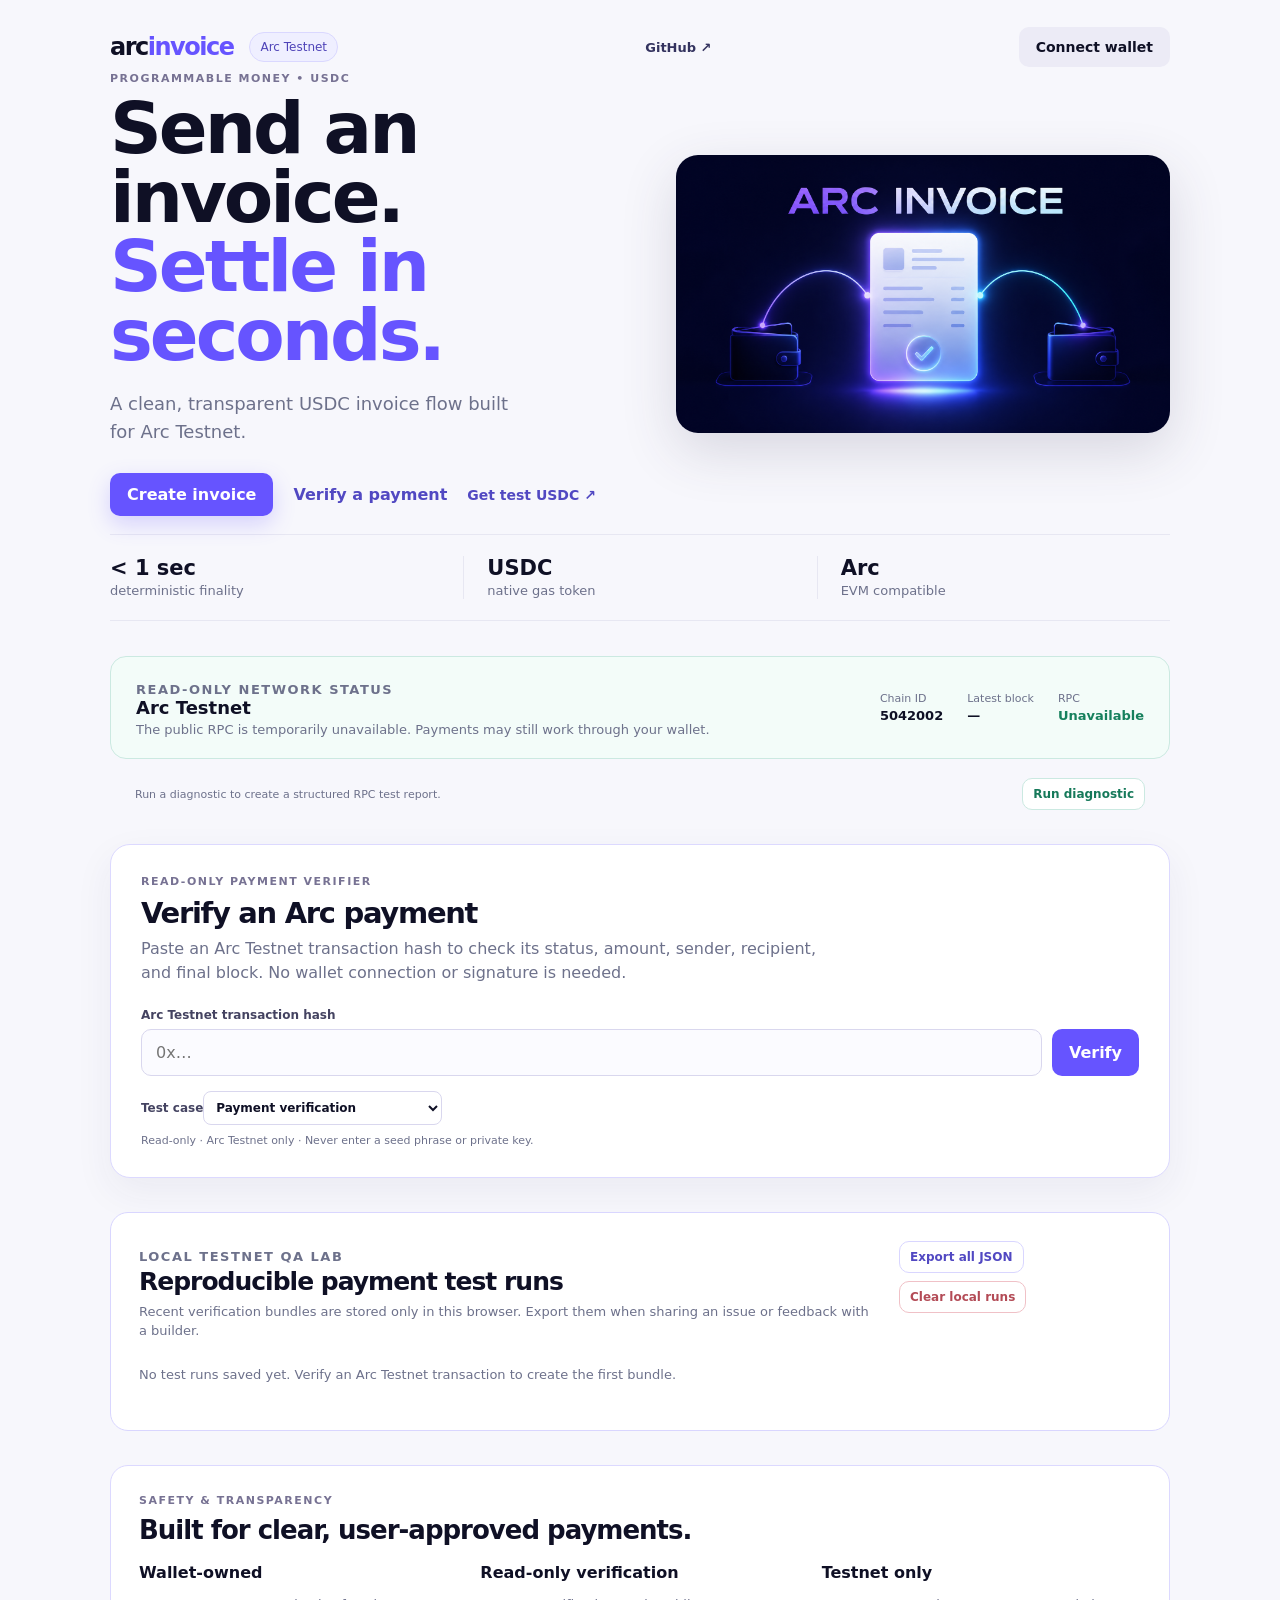
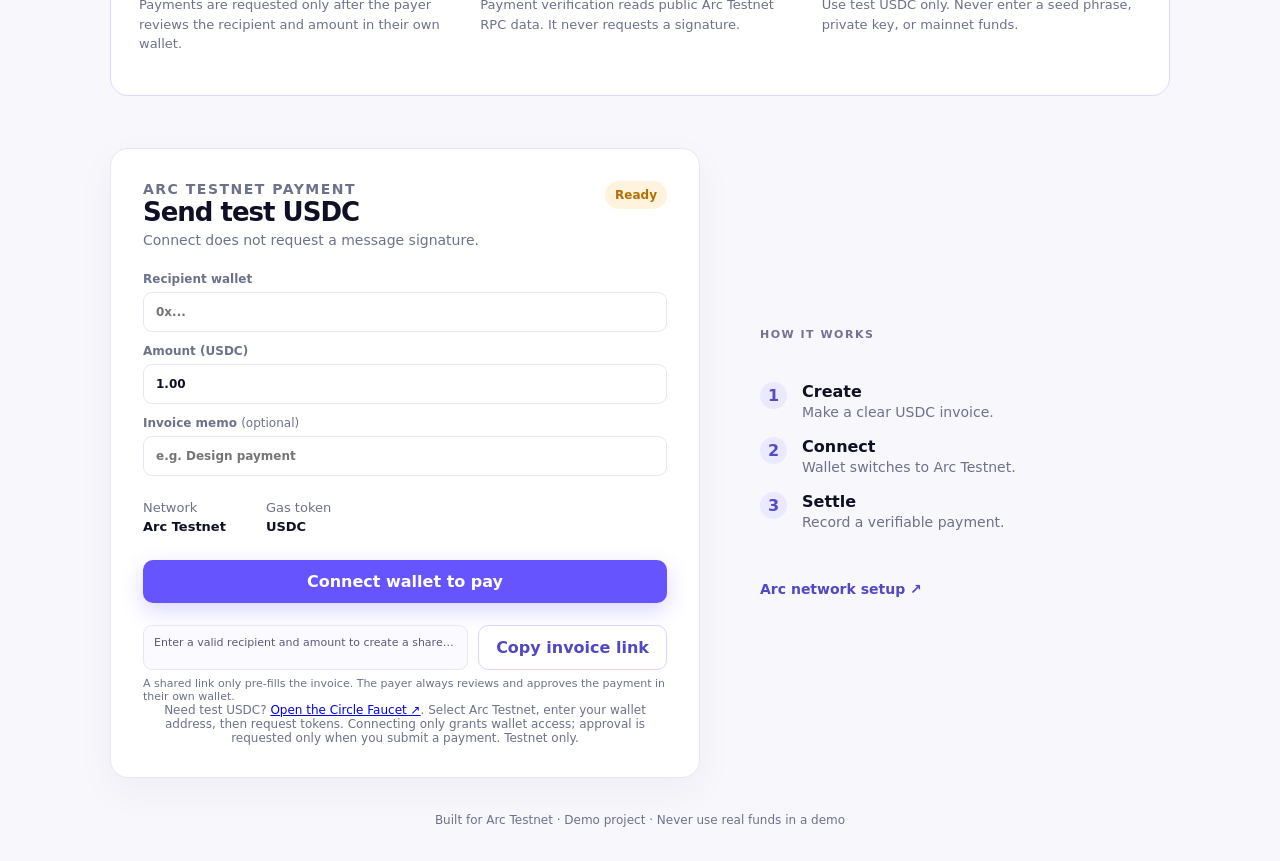
==== commit f8029df9: "Add local Arc testnet QA lab" ====
--- a/index.html
+++ b/index.html
@@ -7,7 +7,7 @@
     <title>arcinvoice.io — USDC payments</title>
     <link rel="stylesheet" href="styles.css" />
     <style>.text-action{padding:0;background:transparent;color:#5148c2}.verifier{margin:-18px 0 52px;padding:30px;border:1px solid #dcd9ff;border-radius:20px;background:#fff;box-shadow:0 14px 38px #352e6710}.verifier-copy h2{font-size:29px;letter-spacing:-1.3px;margin:0 0 7px}.verifier-copy>p:not(.eyebrow){max-width:710px;margin:0;color:#6d718b;line-height:1.5}.verify-form{margin-top:23px}.verify-form label{display:block;margin-bottom:7px;color:#444361;font-size:12px;font-weight:800}.verify-form>div{display:flex;gap:10px}.verify-form input{min-width:0;width:100%;padding:13px 14px;border:1px solid #d9d7ee;border-radius:10px;background:#fbfbff;color:#0f1025;font:inherit}.verify-form input:focus{outline:2px solid #b6b0ff;border-color:#6654ff}.verify-submit{background:#6654ff;color:#fff;white-space:nowrap}.verify-submit:disabled{opacity:.65;cursor:wait}.verify-form p{margin:9px 0 0;color:#6d718b;font-size:11px}.verify-result{margin-top:18px;border:1px solid #e7e7f2;border-radius:12px;padding:16px;background:#fbfbff}.verify-result.success{background:#effcf7;border-color:#bce9d9}.verify-result.pending{background:#fff8e9;border-color:#f0d69f}.verify-result.error{background:#fff2f3;border-color:#f0c1c7}.verify-result.loading{background:#f2f1ff;border-color:#d9d6ff}.verify-result>strong,.verify-result>span{display:block}.verify-result>strong{font-size:14px}.verify-result>span{margin-top:4px;color:#6d718b;font-size:13px}.verify-heading{display:flex;gap:14px;align-items:center;justify-content:space-between}.verify-heading strong{font-size:15px}.verify-heading a{color:#5148c2;text-decoration:none;font-size:12px;font-weight:800;white-space:nowrap}.verify-result dl{display:grid;grid-template-columns:repeat(3,1fr);gap:13px;margin:16px 0 0;padding-top:15px;border-top:1px solid #dce8e3}.verify-result dl div{min-width:0}.verify-result dt{color:#6d718b;font-size:10px;font-weight:800;letter-spacing:.7px;text-transform:uppercase}.verify-result dd{overflow:hidden;margin:4px 0 0;color:#0f1025;font-size:13px;font-weight:750;text-overflow:ellipsis;white-space:nowrap}@media(max-width:700px){.verifier{padding:21px;margin-bottom:32px}.verify-form>div{display:block}.verify-submit{width:100%;margin-top:10px}.verify-result dl{grid-template-columns:1fr 1fr}.verify-heading{align-items:flex-start;flex-direction:column}}</style>
-    <style>.network-status{display:flex;justify-content:space-between;align-items:center;gap:20px;margin:-18px 0 52px;padding:21px 25px;border:1px solid #cbe9e1;border-radius:16px;background:#f3fcf9}.network-status h2{margin:0;font-size:18px}.network-status p{margin:4px 0 0;color:#6d718b;font-size:13px}.network-details{display:flex;gap:24px}.network-details span{display:block;color:#6d718b;font-size:11px}.network-details b{display:block;margin-top:3px;color:#0f1025;font-size:13px}.network-live{color:#16805d!important}.diagnostics{margin:-33px 0 52px;display:flex;justify-content:space-between;align-items:center;gap:15px;padding:0 25px;color:#6d718b;font-size:11px}.diagnostics button{border:1px solid #cbe9e1;background:#fff;color:#16795a;padding:8px 10px;font-size:12px}.diagnostics-actions{display:flex;gap:8px}.share-row{display:grid;grid-template-columns:1fr auto;gap:10px;margin-top:12px}.share-link{overflow:hidden;border:1px solid #e7e7f2;border-radius:9px;padding:10px;background:#fbfbff;color:#5b5878;font-size:11px;text-overflow:ellipsis;white-space:nowrap}.share-button{background:#fff;border:1px solid #d9d6ff;color:#5148c2}.share-message{margin-top:7px!important;font-size:11px!important;text-align:left!important}.test-case{margin-top:15px;display:flex;align-items:center;gap:10px;color:#6d718b;font-size:12px;font-weight:750}.test-case select{border:1px solid #d9d7ee;border-radius:8px;background:#fff;padding:8px;color:#0f1025;font:inherit}.test-report{margin-top:14px;display:flex;align-items:center;justify-content:space-between;gap:14px;border-top:1px solid #dce8e3;padding-top:14px}.test-report p{margin:0!important;font-size:11px!important}.test-report button{background:#fff;border:1px solid #a7ddca;color:#16795a;padding:8px 10px;font-size:12px;white-space:nowrap}@media(max-width:700px){.network-status{display:block;margin-bottom:32px}.network-details{margin-top:17px}.diagnostics{align-items:flex-start;flex-direction:column;margin-top:-22px}.share-row{grid-template-columns:1fr}.share-button{width:100%}.test-case,.test-report{align-items:flex-start;flex-direction:column}}</style>
+    <style>.network-status{display:flex;justify-content:space-between;align-items:center;gap:20px;margin:-18px 0 52px;padding:21px 25px;border:1px solid #cbe9e1;border-radius:16px;background:#f3fcf9}.network-status h2{margin:0;font-size:18px}.network-status p{margin:4px 0 0;color:#6d718b;font-size:13px}.network-details{display:flex;gap:24px}.network-details span{display:block;color:#6d718b;font-size:11px}.network-details b{display:block;margin-top:3px;color:#0f1025;font-size:13px}.network-live{color:#16805d!important}.diagnostics{margin:-33px 0 52px;display:flex;justify-content:space-between;align-items:center;gap:15px;padding:0 25px;color:#6d718b;font-size:11px}.diagnostics button{border:1px solid #cbe9e1;background:#fff;color:#16795a;padding:8px 10px;font-size:12px}.diagnostics-actions{display:flex;gap:8px}.qa-lab{margin:-18px 0 52px;border:1px solid #d9d6ff;border-radius:18px;background:#fff;padding:28px}.qa-lab-head{display:flex;justify-content:space-between;gap:20px;align-items:start}.qa-lab h2{margin:0;font-size:25px;letter-spacing:-1px}.qa-lab p{margin:6px 0 0;color:#6d718b;font-size:13px;line-height:1.5}.qa-actions{display:flex;gap:8px;flex-wrap:wrap}.qa-actions button,.qa-run button{border:1px solid #d9d6ff;background:#fff;color:#5148c2;padding:8px 10px;font-size:12px}.qa-run button{border-color:#e7e7f2;color:#34335f}.qa-actions .danger{border-color:#f0c1c7;color:#b34b56}.qa-empty{padding:18px 0 0;color:#6d718b;font-size:13px}.qa-runs{display:grid;gap:9px;margin:18px 0 0;padding:0;list-style:none}.qa-run{display:flex;align-items:center;justify-content:space-between;gap:15px;border-top:1px solid #ecebf5;padding-top:11px}.qa-run strong,.qa-run span{display:block}.qa-run strong{font-size:13px}.qa-run span{color:#6d718b;font-size:11px;margin-top:3px}.share-row{display:grid;grid-template-columns:1fr auto;gap:10px;margin-top:12px}.share-link{overflow:hidden;border:1px solid #e7e7f2;border-radius:9px;padding:10px;background:#fbfbff;color:#5b5878;font-size:11px;text-overflow:ellipsis;white-space:nowrap}.share-button{background:#fff;border:1px solid #d9d6ff;color:#5148c2}.share-message{margin-top:7px!important;font-size:11px!important;text-align:left!important}.test-case{margin-top:15px;display:flex;align-items:center;gap:10px;color:#6d718b;font-size:12px;font-weight:750}.test-case select{border:1px solid #d9d7ee;border-radius:8px;background:#fff;padding:8px;color:#0f1025;font:inherit}.test-report{margin-top:14px;display:flex;align-items:center;justify-content:space-between;gap:14px;border-top:1px solid #dce8e3;padding-top:14px}.test-report p{margin:0!important;font-size:11px!important}.test-report button{background:#fff;border:1px solid #a7ddca;color:#16795a;padding:8px 10px;font-size:12px;white-space:nowrap}@media(max-width:700px){.network-status{display:block;margin-bottom:32px}.network-details{margin-top:17px}.diagnostics,.qa-lab-head,.qa-run{align-items:flex-start;flex-direction:column;margin-top:-22px}.qa-lab-head{margin-top:0}.share-row{grid-template-columns:1fr}.share-button{width:100%}.test-case,.test-report{align-items:flex-start;flex-direction:column}}</style>
   </head>
   <body>
     <main class="shell">
@@ -19,6 +19,7 @@
       <section class="stats"><div><strong>&lt; 1 sec</strong><span>deterministic finality</span></div><div><strong>USDC</strong><span>native gas token</span></div><div><strong>Arc</strong><span>EVM compatible</span></div></section>
       <section class="network-status" aria-labelledby="networkTitle"><div><p class="eyebrow">READ-ONLY NETWORK STATUS</p><h2 id="networkTitle">Arc Testnet</h2><p id="networkMessage">Checking the public Arc RPC…</p></div><div class="network-details"><div><span>Chain ID</span><b>5042002</b></div><div><span>Latest block</span><b id="latestBlock">—</b></div><div><span>RPC</span><b class="network-live" id="rpcStatus">Checking</b></div></div></section><div class="diagnostics"><span id="diagnosticMessage">Run a diagnostic to create a structured RPC test report.</span><div class="diagnostics-actions"><button id="runDiagnosticButton" type="button">Run diagnostic</button><button id="copyDiagnosticButton" type="button" class="hidden">Copy report</button></div></div>
       <section class="verifier" id="verifier" aria-labelledby="verifierTitle"><div class="verifier-copy"><p class="eyebrow">READ-ONLY PAYMENT VERIFIER</p><h2 id="verifierTitle">Verify an Arc payment</h2><p>Paste an Arc Testnet transaction hash to check its status, amount, sender, recipient, and final block. No wallet connection or signature is needed.</p></div><form class="verify-form" id="verifyForm"><label for="txHash">Arc Testnet transaction hash</label><div><input id="txHash" autocomplete="off" spellcheck="false" placeholder="0x…" aria-describedby="verifyHelp" /><button class="verify-submit" type="submit">Verify</button></div><label class="test-case" for="testCase">Test case<select id="testCase"><option value="Payment verification">Payment verification</option><option value="Native USDC payment">Native USDC payment</option><option value="Wallet connection">Wallet connection</option><option value="Failed or rejected transaction">Failed or rejected transaction</option><option value="Shared invoice link">Shared invoice link</option></select></label><p id="verifyHelp">Read-only · Arc Testnet only · Never enter a seed phrase or private key.</p></form><div class="verify-result hidden" id="verifyResult" aria-live="polite"></div></section>
+      <section class="qa-lab" aria-labelledby="qaLabTitle"><div class="qa-lab-head"><div><p class="eyebrow">LOCAL TESTNET QA LAB</p><h2 id="qaLabTitle">Reproducible payment test runs</h2><p>Recent verification bundles are stored only in this browser. Export them when sharing an issue or feedback with a builder.</p></div><div class="qa-actions"><button id="exportRunsButton" type="button">Export all JSON</button><button id="clearRunsButton" class="danger" type="button">Clear local runs</button></div></div><p class="qa-empty" id="qaEmpty">No test runs saved yet. Verify an Arc Testnet transaction to create the first bundle.</p><ul class="qa-runs hidden" id="qaRuns"></ul></section>
       <section style="margin:-18px 0 52px;padding:28px;border:1px solid #dcd9ff;border-radius:18px;background:#fff"><p class="eyebrow">SAFETY &amp; TRANSPARENCY</p><h2 style="margin:0 0 18px;font-size:26px;letter-spacing:-1px">Built for clear, user-approved payments.</h2><div style="display:grid;grid-template-columns:repeat(3,1fr);gap:22px"><div><strong>Wallet-owned</strong><p style="color:#6d718b;font-size:13px;line-height:1.5">Payments are requested only after the payer reviews the recipient and amount in their own wallet.</p></div><div><strong>Read-only verification</strong><p style="color:#6d718b;font-size:13px;line-height:1.5">Payment verification reads public Arc Testnet RPC data. It never requests a signature.</p></div><div><strong>Testnet only</strong><p style="color:#6d718b;font-size:13px;line-height:1.5">Use test USDC only. Never enter a seed phrase, private key, or mainnet funds.</p></div></div></section>
       <section class="invoice-wrap" id="invoice"><div class="invoice-card"><div class="invoice-top"><div><p class="eyebrow">ARC TESTNET PAYMENT</p><h2>Send test USDC</h2><p>Connect does not request a message signature.</p></div><span class="status" id="status">Ready</span></div><div style="display:grid;gap:12px;margin:24px 0"><label style="font-size:12px;font-weight:800;color:#6d718b">Recipient wallet<input id="recipient" inputmode="text" autocomplete="off" placeholder="0x..." style="display:block;width:100%;margin-top:6px;border:1px solid #e7e7f2;background:#fff;border-radius:9px;padding:12px;color:#0f1025;font:inherit" /></label><label style="font-size:12px;font-weight:800;color:#6d718b">Amount (USDC)<input id="amount" inputmode="decimal" value="1.00" placeholder="1.00" style="display:block;width:100%;margin-top:6px;border:1px solid #e7e7f2;background:#fff;border-radius:9px;padding:12px;color:#0f1025;font:inherit" /></label><label style="font-size:12px;font-weight:800;color:#6d718b">Invoice memo <span style="font-weight:500">(optional)</span><input id="memo" maxlength="120" autocomplete="off" placeholder="e.g. Design payment" style="display:block;width:100%;margin-top:6px;border:1px solid #e7e7f2;background:#fff;border-radius:9px;padding:12px;color:#0f1025;font:inherit" /></label></div><div class="meta"><span>Network <b>Arc Testnet</b></span><span>Gas token <b>USDC</b></span></div><button class="pay" id="payButton">Connect wallet to pay</button><div class="share-row"><div class="share-link" id="shareLink">Enter a recipient and amount to create a shareable invoice link.</div><button class="share-button" id="shareButton" type="button">Copy invoice link</button></div><p class="notice share-message" id="shareMessage">A shared link only pre-fills the invoice. The payer always reviews and approves the payment in their own wallet.</p><p class="notice" id="notice">Need test USDC? <a href="https://faucet.circle.com" target="_blank" rel="noreferrer">Open the Circle Faucet ↗</a>. Select Arc Testnet, enter your wallet address, then request tokens. Connecting only grants wallet access; approval is requested only when you submit a payment. Testnet only.</p></div>
       <aside><p class="eyebrow">HOW IT WORKS</p><ol><li><b>1</b><div><strong>Create</strong><span>Make a clear USDC invoice.</span></div></li><li><b>2</b><div><strong>Connect</strong><span>Wallet switches to Arc Testnet.</span></div></li><li><b>3</b><div><strong>Settle</strong><span>Record a verifiable payment.</span></div></li></ol><a class="docs" href="https://docs.arc.io/arc/references/connect-to-arc" target="_blank" rel="noreferrer">Arc network setup ↗</a></aside></section>
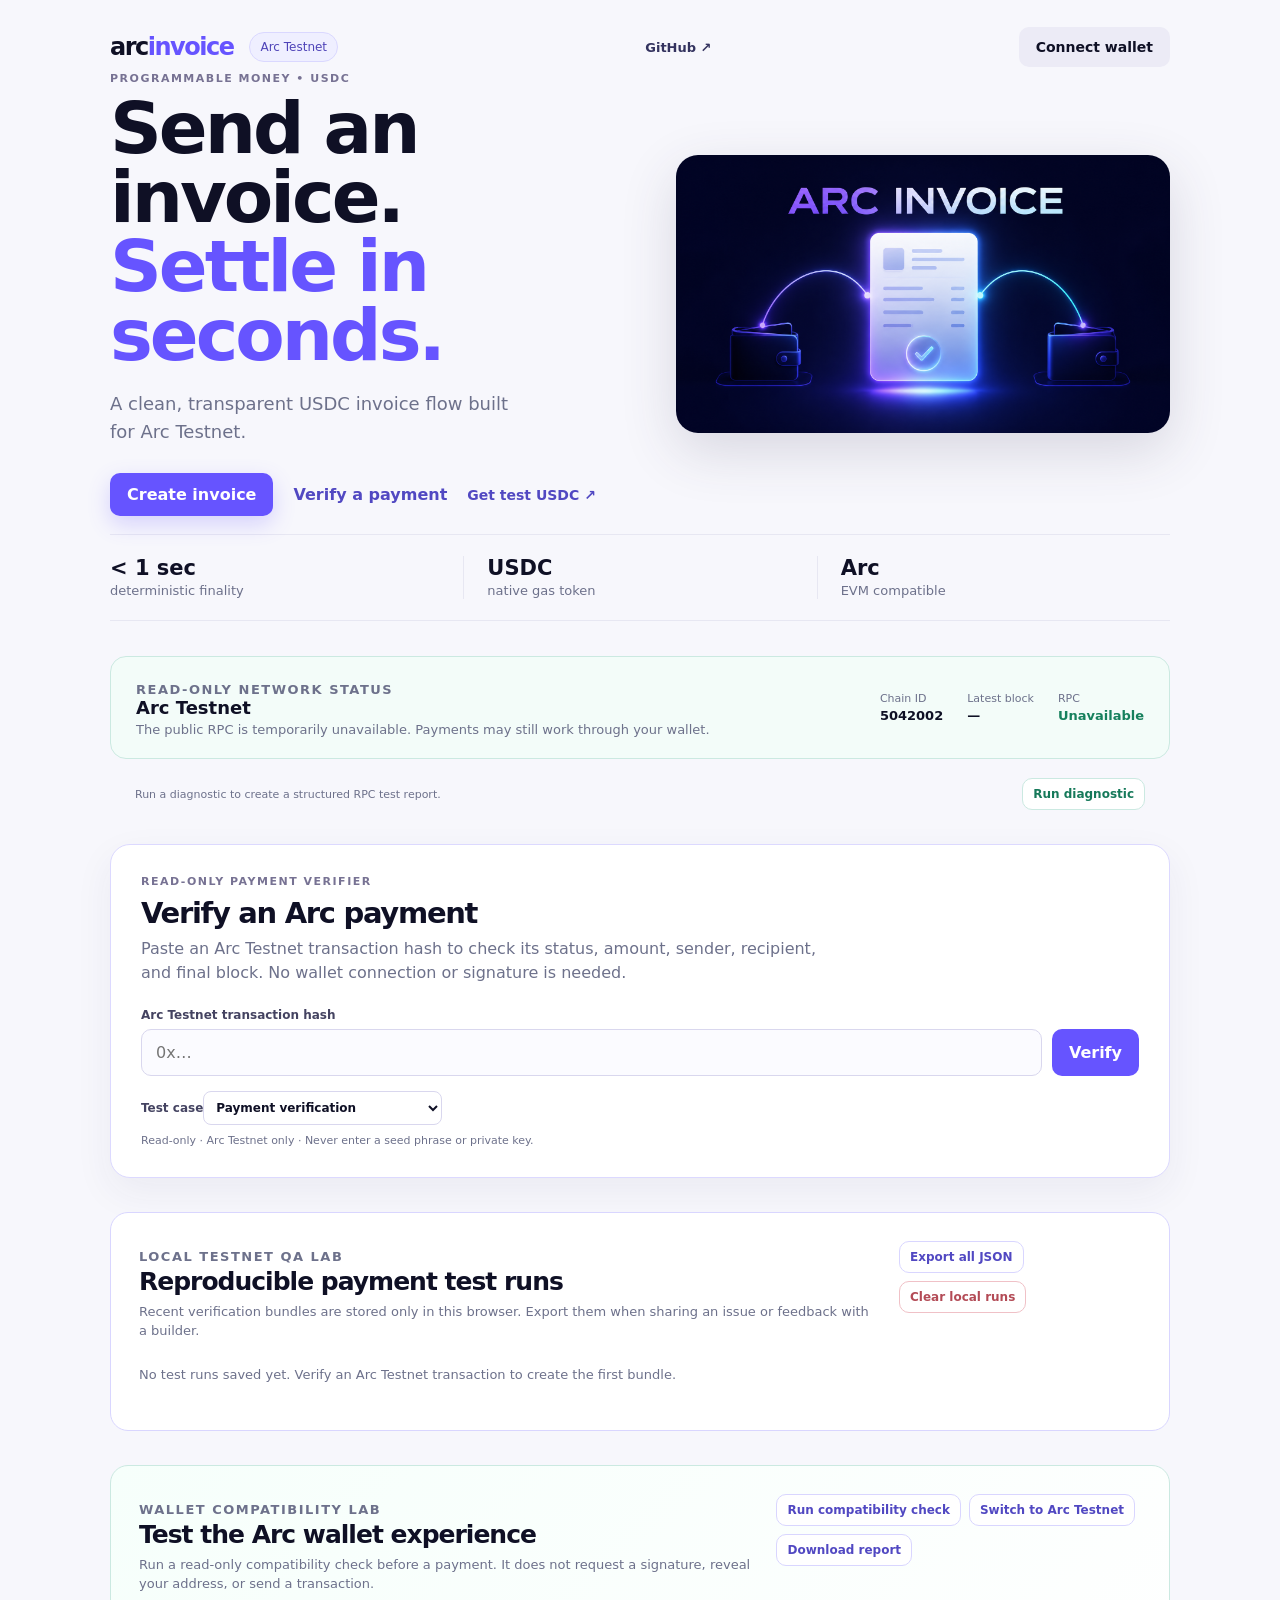
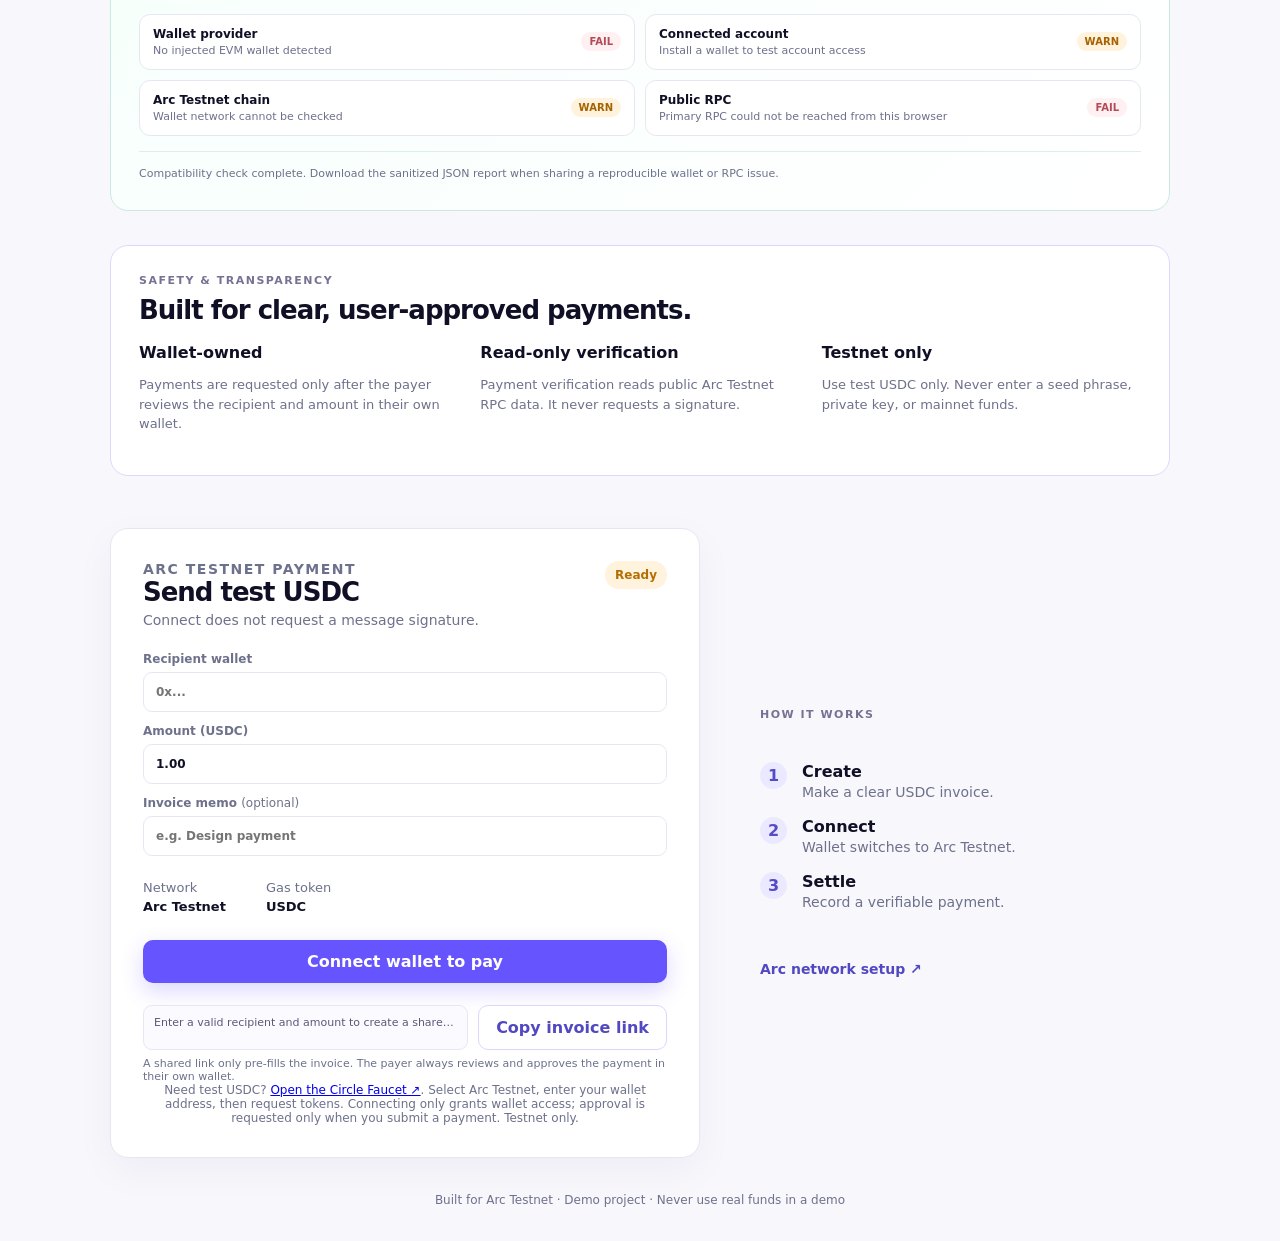
==== commit 88eae013: "Add wallet compatibility QA lab" ====
--- a/index.html
+++ b/index.html
@@ -7,7 +7,7 @@
     <title>arcinvoice.io — USDC payments</title>
     <link rel="stylesheet" href="styles.css" />
     <style>.text-action{padding:0;background:transparent;color:#5148c2}.verifier{margin:-18px 0 52px;padding:30px;border:1px solid #dcd9ff;border-radius:20px;background:#fff;box-shadow:0 14px 38px #352e6710}.verifier-copy h2{font-size:29px;letter-spacing:-1.3px;margin:0 0 7px}.verifier-copy>p:not(.eyebrow){max-width:710px;margin:0;color:#6d718b;line-height:1.5}.verify-form{margin-top:23px}.verify-form label{display:block;margin-bottom:7px;color:#444361;font-size:12px;font-weight:800}.verify-form>div{display:flex;gap:10px}.verify-form input{min-width:0;width:100%;padding:13px 14px;border:1px solid #d9d7ee;border-radius:10px;background:#fbfbff;color:#0f1025;font:inherit}.verify-form input:focus{outline:2px solid #b6b0ff;border-color:#6654ff}.verify-submit{background:#6654ff;color:#fff;white-space:nowrap}.verify-submit:disabled{opacity:.65;cursor:wait}.verify-form p{margin:9px 0 0;color:#6d718b;font-size:11px}.verify-result{margin-top:18px;border:1px solid #e7e7f2;border-radius:12px;padding:16px;background:#fbfbff}.verify-result.success{background:#effcf7;border-color:#bce9d9}.verify-result.pending{background:#fff8e9;border-color:#f0d69f}.verify-result.error{background:#fff2f3;border-color:#f0c1c7}.verify-result.loading{background:#f2f1ff;border-color:#d9d6ff}.verify-result>strong,.verify-result>span{display:block}.verify-result>strong{font-size:14px}.verify-result>span{margin-top:4px;color:#6d718b;font-size:13px}.verify-heading{display:flex;gap:14px;align-items:center;justify-content:space-between}.verify-heading strong{font-size:15px}.verify-heading a{color:#5148c2;text-decoration:none;font-size:12px;font-weight:800;white-space:nowrap}.verify-result dl{display:grid;grid-template-columns:repeat(3,1fr);gap:13px;margin:16px 0 0;padding-top:15px;border-top:1px solid #dce8e3}.verify-result dl div{min-width:0}.verify-result dt{color:#6d718b;font-size:10px;font-weight:800;letter-spacing:.7px;text-transform:uppercase}.verify-result dd{overflow:hidden;margin:4px 0 0;color:#0f1025;font-size:13px;font-weight:750;text-overflow:ellipsis;white-space:nowrap}@media(max-width:700px){.verifier{padding:21px;margin-bottom:32px}.verify-form>div{display:block}.verify-submit{width:100%;margin-top:10px}.verify-result dl{grid-template-columns:1fr 1fr}.verify-heading{align-items:flex-start;flex-direction:column}}</style>
-    <style>.network-status{display:flex;justify-content:space-between;align-items:center;gap:20px;margin:-18px 0 52px;padding:21px 25px;border:1px solid #cbe9e1;border-radius:16px;background:#f3fcf9}.network-status h2{margin:0;font-size:18px}.network-status p{margin:4px 0 0;color:#6d718b;font-size:13px}.network-details{display:flex;gap:24px}.network-details span{display:block;color:#6d718b;font-size:11px}.network-details b{display:block;margin-top:3px;color:#0f1025;font-size:13px}.network-live{color:#16805d!important}.diagnostics{margin:-33px 0 52px;display:flex;justify-content:space-between;align-items:center;gap:15px;padding:0 25px;color:#6d718b;font-size:11px}.diagnostics button{border:1px solid #cbe9e1;background:#fff;color:#16795a;padding:8px 10px;font-size:12px}.diagnostics-actions{display:flex;gap:8px}.qa-lab{margin:-18px 0 52px;border:1px solid #d9d6ff;border-radius:18px;background:#fff;padding:28px}.qa-lab-head{display:flex;justify-content:space-between;gap:20px;align-items:start}.qa-lab h2{margin:0;font-size:25px;letter-spacing:-1px}.qa-lab p{margin:6px 0 0;color:#6d718b;font-size:13px;line-height:1.5}.qa-actions{display:flex;gap:8px;flex-wrap:wrap}.qa-actions button,.qa-run button{border:1px solid #d9d6ff;background:#fff;color:#5148c2;padding:8px 10px;font-size:12px}.qa-run button{border-color:#e7e7f2;color:#34335f}.qa-actions .danger{border-color:#f0c1c7;color:#b34b56}.qa-empty{padding:18px 0 0;color:#6d718b;font-size:13px}.qa-runs{display:grid;gap:9px;margin:18px 0 0;padding:0;list-style:none}.qa-run{display:flex;align-items:center;justify-content:space-between;gap:15px;border-top:1px solid #ecebf5;padding-top:11px}.qa-run strong,.qa-run span{display:block}.qa-run strong{font-size:13px}.qa-run span{color:#6d718b;font-size:11px;margin-top:3px}.share-row{display:grid;grid-template-columns:1fr auto;gap:10px;margin-top:12px}.share-link{overflow:hidden;border:1px solid #e7e7f2;border-radius:9px;padding:10px;background:#fbfbff;color:#5b5878;font-size:11px;text-overflow:ellipsis;white-space:nowrap}.share-button{background:#fff;border:1px solid #d9d6ff;color:#5148c2}.share-message{margin-top:7px!important;font-size:11px!important;text-align:left!important}.test-case{margin-top:15px;display:flex;align-items:center;gap:10px;color:#6d718b;font-size:12px;font-weight:750}.test-case select{border:1px solid #d9d7ee;border-radius:8px;background:#fff;padding:8px;color:#0f1025;font:inherit}.test-report{margin-top:14px;display:flex;align-items:center;justify-content:space-between;gap:14px;border-top:1px solid #dce8e3;padding-top:14px}.test-report p{margin:0!important;font-size:11px!important}.test-report button{background:#fff;border:1px solid #a7ddca;color:#16795a;padding:8px 10px;font-size:12px;white-space:nowrap}@media(max-width:700px){.network-status{display:block;margin-bottom:32px}.network-details{margin-top:17px}.diagnostics,.qa-lab-head,.qa-run{align-items:flex-start;flex-direction:column;margin-top:-22px}.qa-lab-head{margin-top:0}.share-row{grid-template-columns:1fr}.share-button{width:100%}.test-case,.test-report{align-items:flex-start;flex-direction:column}}</style>
+    <style>.network-status{display:flex;justify-content:space-between;align-items:center;gap:20px;margin:-18px 0 52px;padding:21px 25px;border:1px solid #cbe9e1;border-radius:16px;background:#f3fcf9}.network-status h2{margin:0;font-size:18px}.network-status p{margin:4px 0 0;color:#6d718b;font-size:13px}.network-details{display:flex;gap:24px}.network-details span{display:block;color:#6d718b;font-size:11px}.network-details b{display:block;margin-top:3px;color:#0f1025;font-size:13px}.network-live{color:#16805d!important}.diagnostics{margin:-33px 0 52px;display:flex;justify-content:space-between;align-items:center;gap:15px;padding:0 25px;color:#6d718b;font-size:11px}.diagnostics button{border:1px solid #cbe9e1;background:#fff;color:#16795a;padding:8px 10px;font-size:12px}.diagnostics-actions{display:flex;gap:8px}.qa-lab{margin:-18px 0 52px;border:1px solid #d9d6ff;border-radius:18px;background:#fff;padding:28px}.qa-lab-head{display:flex;justify-content:space-between;gap:20px;align-items:start}.qa-lab h2{margin:0;font-size:25px;letter-spacing:-1px}.qa-lab p{margin:6px 0 0;color:#6d718b;font-size:13px;line-height:1.5}.qa-actions{display:flex;gap:8px;flex-wrap:wrap}.qa-actions button,.qa-run button{border:1px solid #d9d6ff;background:#fff;color:#5148c2;padding:8px 10px;font-size:12px}.qa-run button{border-color:#e7e7f2;color:#34335f}.qa-actions .danger{border-color:#f0c1c7;color:#b34b56}.qa-empty{padding:18px 0 0;color:#6d718b;font-size:13px}.qa-runs{display:grid;gap:9px;margin:18px 0 0;padding:0;list-style:none}.qa-run{display:flex;align-items:center;justify-content:space-between;gap:15px;border-top:1px solid #ecebf5;padding-top:11px}.qa-run strong,.qa-run span{display:block}.qa-run strong{font-size:13px}.qa-run span{color:#6d718b;font-size:11px;margin-top:3px}.wallet-lab{border-color:#cbe9e1;background:linear-gradient(135deg,#f6fffb,#fff)}.wallet-grid{display:grid;grid-template-columns:repeat(2,1fr);gap:10px;margin-top:20px}.wallet-check{display:flex;align-items:center;justify-content:space-between;gap:12px;border:1px solid #e7e7f2;border-radius:11px;padding:12px 13px;background:#fff}.wallet-check strong,.wallet-check span{display:block}.wallet-check strong{font-size:12px}.wallet-check span{margin-top:3px;color:#6d718b;font-size:11px}.wallet-state{border-radius:99px;padding:4px 8px;background:#f1f0ff;color:#5148c2;font-size:10px;font-weight:800;white-space:nowrap}.wallet-state.pass{background:#e8fbf4;color:#16805d}.wallet-state.warn{background:#fff3dd;color:#a66200}.wallet-state.fail{background:#fff0f1;color:#b34b56}.wallet-report-note{margin-top:15px!important;border-top:1px solid #e0eee9;padding-top:14px;font-size:11px!important}.share-row{display:grid;grid-template-columns:1fr auto;gap:10px;margin-top:12px}.share-link{overflow:hidden;border:1px solid #e7e7f2;border-radius:9px;padding:10px;background:#fbfbff;color:#5b5878;font-size:11px;text-overflow:ellipsis;white-space:nowrap}.share-button{background:#fff;border:1px solid #d9d6ff;color:#5148c2}.share-message{margin-top:7px!important;font-size:11px!important;text-align:left!important}.test-case{margin-top:15px;display:flex;align-items:center;gap:10px;color:#6d718b;font-size:12px;font-weight:750}.test-case select{border:1px solid #d9d7ee;border-radius:8px;background:#fff;padding:8px;color:#0f1025;font:inherit}.test-report{margin-top:14px;display:flex;align-items:center;justify-content:space-between;gap:14px;border-top:1px solid #dce8e3;padding-top:14px}.test-report p{margin:0!important;font-size:11px!important}.test-report button{background:#fff;border:1px solid #a7ddca;color:#16795a;padding:8px 10px;font-size:12px;white-space:nowrap}@media(max-width:700px){.network-status{display:block;margin-bottom:32px}.network-details{margin-top:17px}.diagnostics,.qa-lab-head,.qa-run{align-items:flex-start;flex-direction:column;margin-top:-22px}.qa-lab-head{margin-top:0}.wallet-grid{grid-template-columns:1fr}.share-row{grid-template-columns:1fr}.share-button{width:100%}.test-case,.test-report{align-items:flex-start;flex-direction:column}}</style>
   </head>
   <body>
     <main class="shell">
@@ -20,6 +20,7 @@
       <section class="network-status" aria-labelledby="networkTitle"><div><p class="eyebrow">READ-ONLY NETWORK STATUS</p><h2 id="networkTitle">Arc Testnet</h2><p id="networkMessage">Checking the public Arc RPC…</p></div><div class="network-details"><div><span>Chain ID</span><b>5042002</b></div><div><span>Latest block</span><b id="latestBlock">—</b></div><div><span>RPC</span><b class="network-live" id="rpcStatus">Checking</b></div></div></section><div class="diagnostics"><span id="diagnosticMessage">Run a diagnostic to create a structured RPC test report.</span><div class="diagnostics-actions"><button id="runDiagnosticButton" type="button">Run diagnostic</button><button id="copyDiagnosticButton" type="button" class="hidden">Copy report</button></div></div>
       <section class="verifier" id="verifier" aria-labelledby="verifierTitle"><div class="verifier-copy"><p class="eyebrow">READ-ONLY PAYMENT VERIFIER</p><h2 id="verifierTitle">Verify an Arc payment</h2><p>Paste an Arc Testnet transaction hash to check its status, amount, sender, recipient, and final block. No wallet connection or signature is needed.</p></div><form class="verify-form" id="verifyForm"><label for="txHash">Arc Testnet transaction hash</label><div><input id="txHash" autocomplete="off" spellcheck="false" placeholder="0x…" aria-describedby="verifyHelp" /><button class="verify-submit" type="submit">Verify</button></div><label class="test-case" for="testCase">Test case<select id="testCase"><option value="Payment verification">Payment verification</option><option value="Native USDC payment">Native USDC payment</option><option value="Wallet connection">Wallet connection</option><option value="Failed or rejected transaction">Failed or rejected transaction</option><option value="Shared invoice link">Shared invoice link</option></select></label><p id="verifyHelp">Read-only · Arc Testnet only · Never enter a seed phrase or private key.</p></form><div class="verify-result hidden" id="verifyResult" aria-live="polite"></div></section>
       <section class="qa-lab" aria-labelledby="qaLabTitle"><div class="qa-lab-head"><div><p class="eyebrow">LOCAL TESTNET QA LAB</p><h2 id="qaLabTitle">Reproducible payment test runs</h2><p>Recent verification bundles are stored only in this browser. Export them when sharing an issue or feedback with a builder.</p></div><div class="qa-actions"><button id="exportRunsButton" type="button">Export all JSON</button><button id="clearRunsButton" class="danger" type="button">Clear local runs</button></div></div><p class="qa-empty" id="qaEmpty">No test runs saved yet. Verify an Arc Testnet transaction to create the first bundle.</p><ul class="qa-runs hidden" id="qaRuns"></ul></section>
+      <section class="qa-lab wallet-lab" aria-labelledby="walletLabTitle"><div class="qa-lab-head"><div><p class="eyebrow">WALLET COMPATIBILITY LAB</p><h2 id="walletLabTitle">Test the Arc wallet experience</h2><p>Run a read-only compatibility check before a payment. It does not request a signature, reveal your address, or send a transaction.</p></div><div class="qa-actions"><button id="runWalletCheckButton" type="button">Run compatibility check</button><button id="switchWalletNetworkButton" type="button">Switch to Arc Testnet</button><button id="downloadWalletReportButton" type="button" class="hidden">Download report</button></div></div><div class="wallet-grid" aria-live="polite"><div class="wallet-check"><div><strong>Wallet provider</strong><span id="walletProviderDetail">Not checked</span></div><b class="wallet-state" id="walletProviderState">READY</b></div><div class="wallet-check"><div><strong>Connected account</strong><span id="walletAccountDetail">Not checked</span></div><b class="wallet-state" id="walletAccountState">READY</b></div><div class="wallet-check"><div><strong>Arc Testnet chain</strong><span id="walletChainDetail">Expected: 5042002</span></div><b class="wallet-state" id="walletChainState">READY</b></div><div class="wallet-check"><div><strong>Public RPC</strong><span id="walletRpcDetail">Not checked</span></div><b class="wallet-state" id="walletRpcState">READY</b></div></div><p class="wallet-report-note" id="walletLabMessage">A report includes browser-observed compatibility results and sanitized errors only. It never includes a wallet address, seed phrase, or private key.</p></section>
       <section style="margin:-18px 0 52px;padding:28px;border:1px solid #dcd9ff;border-radius:18px;background:#fff"><p class="eyebrow">SAFETY &amp; TRANSPARENCY</p><h2 style="margin:0 0 18px;font-size:26px;letter-spacing:-1px">Built for clear, user-approved payments.</h2><div style="display:grid;grid-template-columns:repeat(3,1fr);gap:22px"><div><strong>Wallet-owned</strong><p style="color:#6d718b;font-size:13px;line-height:1.5">Payments are requested only after the payer reviews the recipient and amount in their own wallet.</p></div><div><strong>Read-only verification</strong><p style="color:#6d718b;font-size:13px;line-height:1.5">Payment verification reads public Arc Testnet RPC data. It never requests a signature.</p></div><div><strong>Testnet only</strong><p style="color:#6d718b;font-size:13px;line-height:1.5">Use test USDC only. Never enter a seed phrase, private key, or mainnet funds.</p></div></div></section>
       <section class="invoice-wrap" id="invoice"><div class="invoice-card"><div class="invoice-top"><div><p class="eyebrow">ARC TESTNET PAYMENT</p><h2>Send test USDC</h2><p>Connect does not request a message signature.</p></div><span class="status" id="status">Ready</span></div><div style="display:grid;gap:12px;margin:24px 0"><label style="font-size:12px;font-weight:800;color:#6d718b">Recipient wallet<input id="recipient" inputmode="text" autocomplete="off" placeholder="0x..." style="display:block;width:100%;margin-top:6px;border:1px solid #e7e7f2;background:#fff;border-radius:9px;padding:12px;color:#0f1025;font:inherit" /></label><label style="font-size:12px;font-weight:800;color:#6d718b">Amount (USDC)<input id="amount" inputmode="decimal" value="1.00" placeholder="1.00" style="display:block;width:100%;margin-top:6px;border:1px solid #e7e7f2;background:#fff;border-radius:9px;padding:12px;color:#0f1025;font:inherit" /></label><label style="font-size:12px;font-weight:800;color:#6d718b">Invoice memo <span style="font-weight:500">(optional)</span><input id="memo" maxlength="120" autocomplete="off" placeholder="e.g. Design payment" style="display:block;width:100%;margin-top:6px;border:1px solid #e7e7f2;background:#fff;border-radius:9px;padding:12px;color:#0f1025;font:inherit" /></label></div><div class="meta"><span>Network <b>Arc Testnet</b></span><span>Gas token <b>USDC</b></span></div><button class="pay" id="payButton">Connect wallet to pay</button><div class="share-row"><div class="share-link" id="shareLink">Enter a recipient and amount to create a shareable invoice link.</div><button class="share-button" id="shareButton" type="button">Copy invoice link</button></div><p class="notice share-message" id="shareMessage">A shared link only pre-fills the invoice. The payer always reviews and approves the payment in their own wallet.</p><p class="notice" id="notice">Need test USDC? <a href="https://faucet.circle.com" target="_blank" rel="noreferrer">Open the Circle Faucet ↗</a>. Select Arc Testnet, enter your wallet address, then request tokens. Connecting only grants wallet access; approval is requested only when you submit a payment. Testnet only.</p></div>
       <aside><p class="eyebrow">HOW IT WORKS</p><ol><li><b>1</b><div><strong>Create</strong><span>Make a clear USDC invoice.</span></div></li><li><b>2</b><div><strong>Connect</strong><span>Wallet switches to Arc Testnet.</span></div></li><li><b>3</b><div><strong>Settle</strong><span>Record a verifiable payment.</span></div></li></ol><a class="docs" href="https://docs.arc.io/arc/references/connect-to-arc" target="_blank" rel="noreferrer">Arc network setup ↗</a></aside></section>
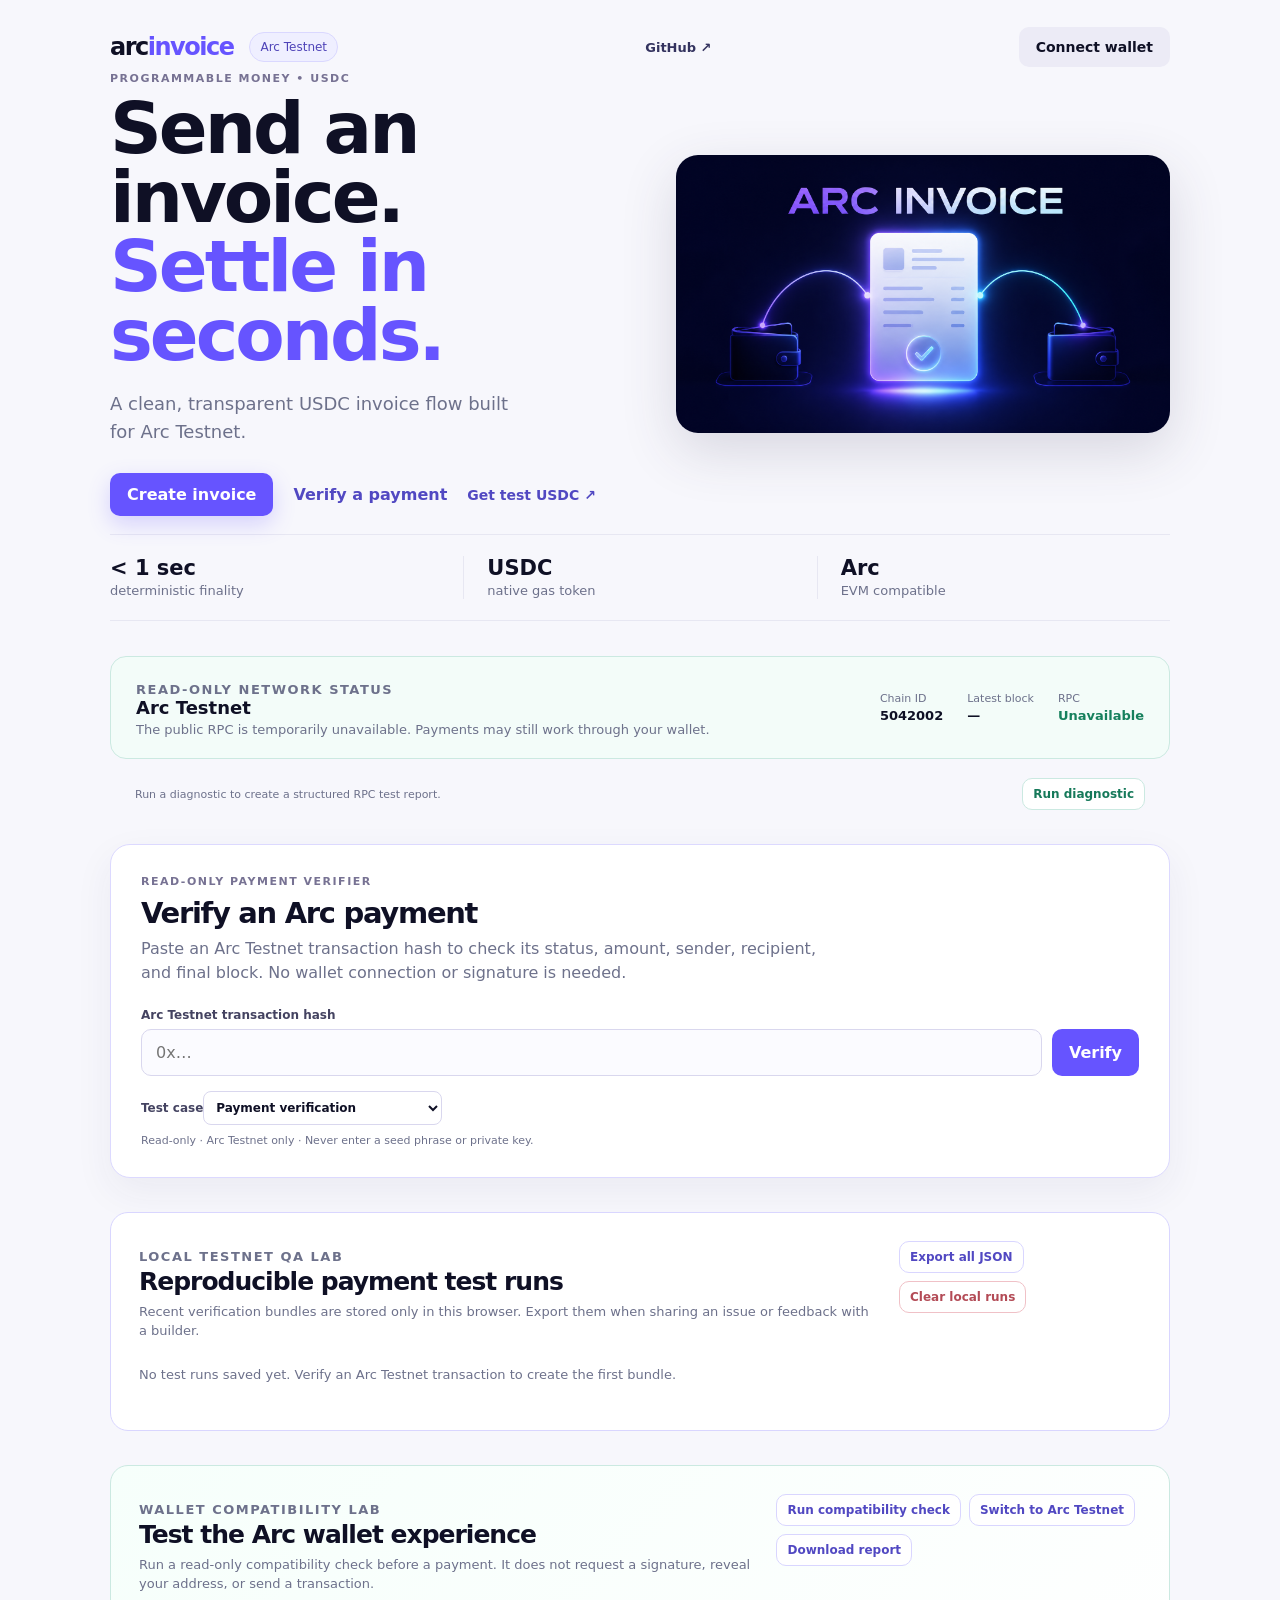
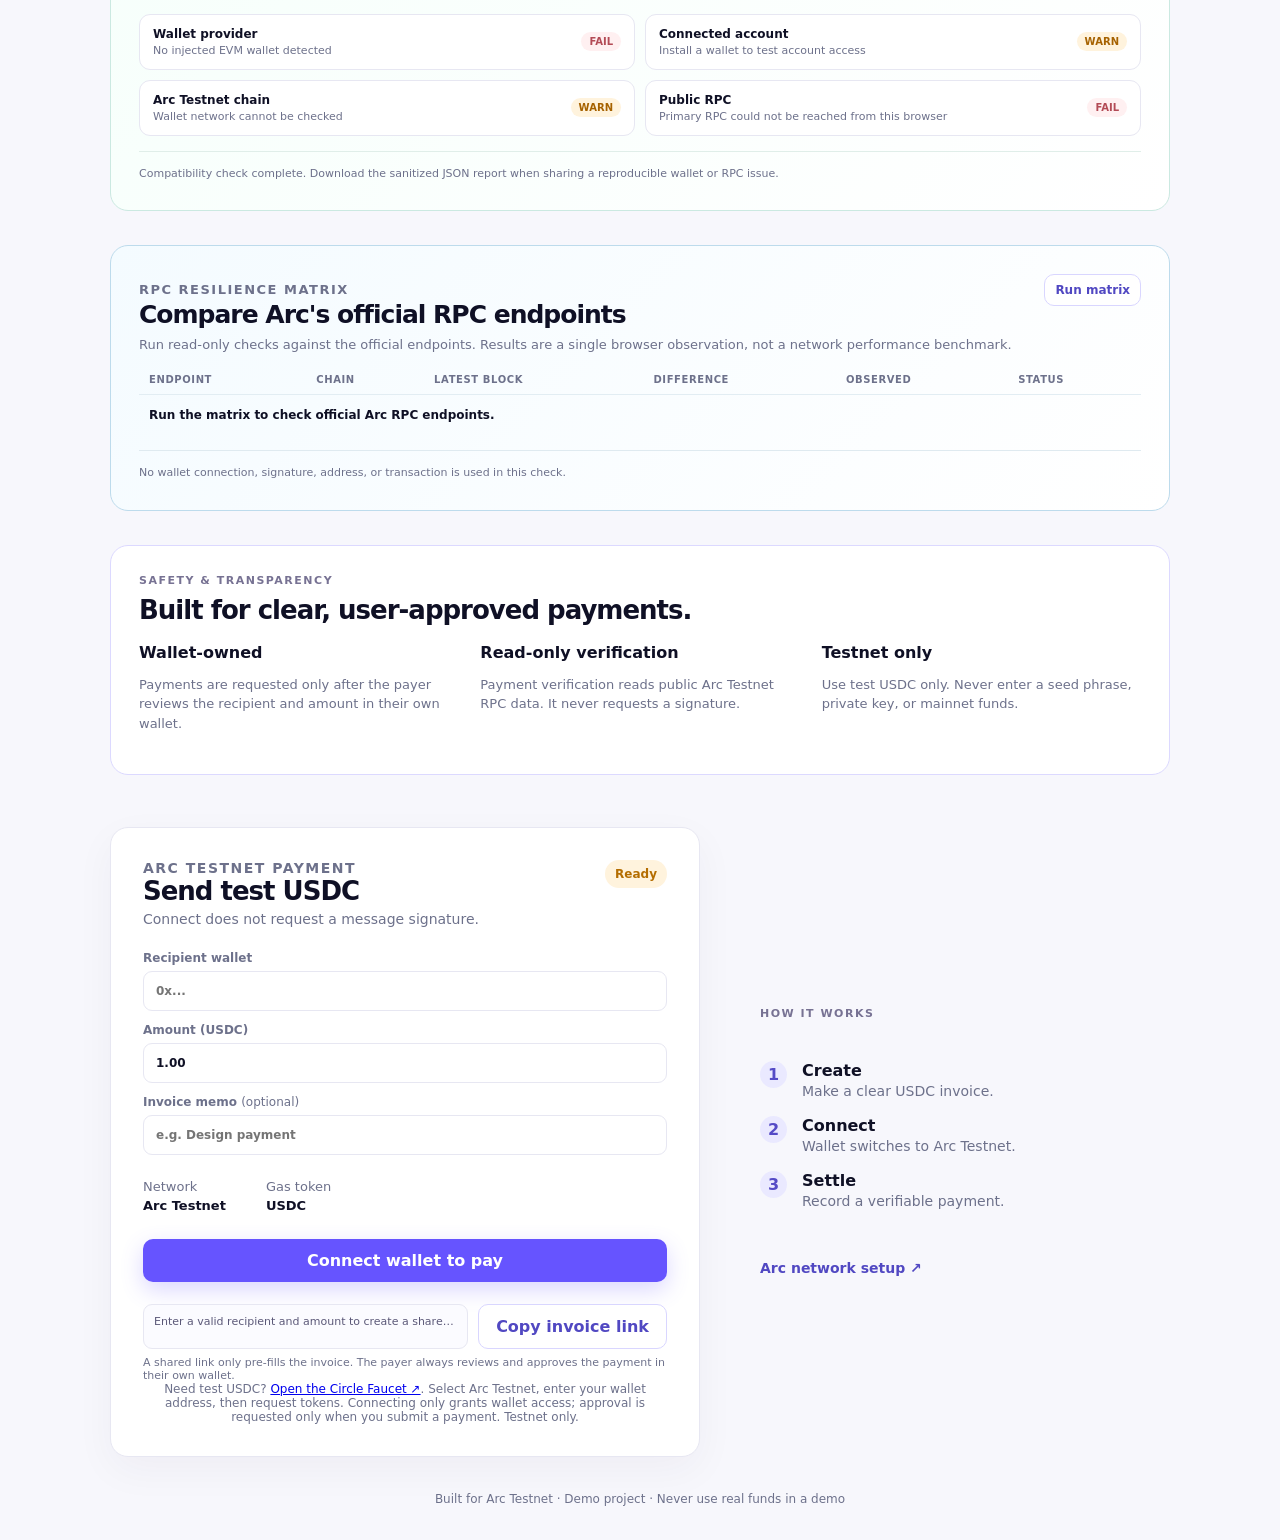
==== commit ba539bd5: "Add Arc RPC resilience matrix" ====
--- a/index.html
+++ b/index.html
@@ -7,7 +7,7 @@
     <title>arcinvoice.io — USDC payments</title>
     <link rel="stylesheet" href="styles.css" />
     <style>.text-action{padding:0;background:transparent;color:#5148c2}.verifier{margin:-18px 0 52px;padding:30px;border:1px solid #dcd9ff;border-radius:20px;background:#fff;box-shadow:0 14px 38px #352e6710}.verifier-copy h2{font-size:29px;letter-spacing:-1.3px;margin:0 0 7px}.verifier-copy>p:not(.eyebrow){max-width:710px;margin:0;color:#6d718b;line-height:1.5}.verify-form{margin-top:23px}.verify-form label{display:block;margin-bottom:7px;color:#444361;font-size:12px;font-weight:800}.verify-form>div{display:flex;gap:10px}.verify-form input{min-width:0;width:100%;padding:13px 14px;border:1px solid #d9d7ee;border-radius:10px;background:#fbfbff;color:#0f1025;font:inherit}.verify-form input:focus{outline:2px solid #b6b0ff;border-color:#6654ff}.verify-submit{background:#6654ff;color:#fff;white-space:nowrap}.verify-submit:disabled{opacity:.65;cursor:wait}.verify-form p{margin:9px 0 0;color:#6d718b;font-size:11px}.verify-result{margin-top:18px;border:1px solid #e7e7f2;border-radius:12px;padding:16px;background:#fbfbff}.verify-result.success{background:#effcf7;border-color:#bce9d9}.verify-result.pending{background:#fff8e9;border-color:#f0d69f}.verify-result.error{background:#fff2f3;border-color:#f0c1c7}.verify-result.loading{background:#f2f1ff;border-color:#d9d6ff}.verify-result>strong,.verify-result>span{display:block}.verify-result>strong{font-size:14px}.verify-result>span{margin-top:4px;color:#6d718b;font-size:13px}.verify-heading{display:flex;gap:14px;align-items:center;justify-content:space-between}.verify-heading strong{font-size:15px}.verify-heading a{color:#5148c2;text-decoration:none;font-size:12px;font-weight:800;white-space:nowrap}.verify-result dl{display:grid;grid-template-columns:repeat(3,1fr);gap:13px;margin:16px 0 0;padding-top:15px;border-top:1px solid #dce8e3}.verify-result dl div{min-width:0}.verify-result dt{color:#6d718b;font-size:10px;font-weight:800;letter-spacing:.7px;text-transform:uppercase}.verify-result dd{overflow:hidden;margin:4px 0 0;color:#0f1025;font-size:13px;font-weight:750;text-overflow:ellipsis;white-space:nowrap}@media(max-width:700px){.verifier{padding:21px;margin-bottom:32px}.verify-form>div{display:block}.verify-submit{width:100%;margin-top:10px}.verify-result dl{grid-template-columns:1fr 1fr}.verify-heading{align-items:flex-start;flex-direction:column}}</style>
-    <style>.network-status{display:flex;justify-content:space-between;align-items:center;gap:20px;margin:-18px 0 52px;padding:21px 25px;border:1px solid #cbe9e1;border-radius:16px;background:#f3fcf9}.network-status h2{margin:0;font-size:18px}.network-status p{margin:4px 0 0;color:#6d718b;font-size:13px}.network-details{display:flex;gap:24px}.network-details span{display:block;color:#6d718b;font-size:11px}.network-details b{display:block;margin-top:3px;color:#0f1025;font-size:13px}.network-live{color:#16805d!important}.diagnostics{margin:-33px 0 52px;display:flex;justify-content:space-between;align-items:center;gap:15px;padding:0 25px;color:#6d718b;font-size:11px}.diagnostics button{border:1px solid #cbe9e1;background:#fff;color:#16795a;padding:8px 10px;font-size:12px}.diagnostics-actions{display:flex;gap:8px}.qa-lab{margin:-18px 0 52px;border:1px solid #d9d6ff;border-radius:18px;background:#fff;padding:28px}.qa-lab-head{display:flex;justify-content:space-between;gap:20px;align-items:start}.qa-lab h2{margin:0;font-size:25px;letter-spacing:-1px}.qa-lab p{margin:6px 0 0;color:#6d718b;font-size:13px;line-height:1.5}.qa-actions{display:flex;gap:8px;flex-wrap:wrap}.qa-actions button,.qa-run button{border:1px solid #d9d6ff;background:#fff;color:#5148c2;padding:8px 10px;font-size:12px}.qa-run button{border-color:#e7e7f2;color:#34335f}.qa-actions .danger{border-color:#f0c1c7;color:#b34b56}.qa-empty{padding:18px 0 0;color:#6d718b;font-size:13px}.qa-runs{display:grid;gap:9px;margin:18px 0 0;padding:0;list-style:none}.qa-run{display:flex;align-items:center;justify-content:space-between;gap:15px;border-top:1px solid #ecebf5;padding-top:11px}.qa-run strong,.qa-run span{display:block}.qa-run strong{font-size:13px}.qa-run span{color:#6d718b;font-size:11px;margin-top:3px}.wallet-lab{border-color:#cbe9e1;background:linear-gradient(135deg,#f6fffb,#fff)}.wallet-grid{display:grid;grid-template-columns:repeat(2,1fr);gap:10px;margin-top:20px}.wallet-check{display:flex;align-items:center;justify-content:space-between;gap:12px;border:1px solid #e7e7f2;border-radius:11px;padding:12px 13px;background:#fff}.wallet-check strong,.wallet-check span{display:block}.wallet-check strong{font-size:12px}.wallet-check span{margin-top:3px;color:#6d718b;font-size:11px}.wallet-state{border-radius:99px;padding:4px 8px;background:#f1f0ff;color:#5148c2;font-size:10px;font-weight:800;white-space:nowrap}.wallet-state.pass{background:#e8fbf4;color:#16805d}.wallet-state.warn{background:#fff3dd;color:#a66200}.wallet-state.fail{background:#fff0f1;color:#b34b56}.wallet-report-note{margin-top:15px!important;border-top:1px solid #e0eee9;padding-top:14px;font-size:11px!important}.share-row{display:grid;grid-template-columns:1fr auto;gap:10px;margin-top:12px}.share-link{overflow:hidden;border:1px solid #e7e7f2;border-radius:9px;padding:10px;background:#fbfbff;color:#5b5878;font-size:11px;text-overflow:ellipsis;white-space:nowrap}.share-button{background:#fff;border:1px solid #d9d6ff;color:#5148c2}.share-message{margin-top:7px!important;font-size:11px!important;text-align:left!important}.test-case{margin-top:15px;display:flex;align-items:center;gap:10px;color:#6d718b;font-size:12px;font-weight:750}.test-case select{border:1px solid #d9d7ee;border-radius:8px;background:#fff;padding:8px;color:#0f1025;font:inherit}.test-report{margin-top:14px;display:flex;align-items:center;justify-content:space-between;gap:14px;border-top:1px solid #dce8e3;padding-top:14px}.test-report p{margin:0!important;font-size:11px!important}.test-report button{background:#fff;border:1px solid #a7ddca;color:#16795a;padding:8px 10px;font-size:12px;white-space:nowrap}@media(max-width:700px){.network-status{display:block;margin-bottom:32px}.network-details{margin-top:17px}.diagnostics,.qa-lab-head,.qa-run{align-items:flex-start;flex-direction:column;margin-top:-22px}.qa-lab-head{margin-top:0}.wallet-grid{grid-template-columns:1fr}.share-row{grid-template-columns:1fr}.share-button{width:100%}.test-case,.test-report{align-items:flex-start;flex-direction:column}}</style>
+    <style>.network-status{display:flex;justify-content:space-between;align-items:center;gap:20px;margin:-18px 0 52px;padding:21px 25px;border:1px solid #cbe9e1;border-radius:16px;background:#f3fcf9}.network-status h2{margin:0;font-size:18px}.network-status p{margin:4px 0 0;color:#6d718b;font-size:13px}.network-details{display:flex;gap:24px}.network-details span{display:block;color:#6d718b;font-size:11px}.network-details b{display:block;margin-top:3px;color:#0f1025;font-size:13px}.network-live{color:#16805d!important}.diagnostics{margin:-33px 0 52px;display:flex;justify-content:space-between;align-items:center;gap:15px;padding:0 25px;color:#6d718b;font-size:11px}.diagnostics button{border:1px solid #cbe9e1;background:#fff;color:#16795a;padding:8px 10px;font-size:12px}.diagnostics-actions{display:flex;gap:8px}.qa-lab{margin:-18px 0 52px;border:1px solid #d9d6ff;border-radius:18px;background:#fff;padding:28px}.qa-lab-head{display:flex;justify-content:space-between;gap:20px;align-items:start}.qa-lab h2{margin:0;font-size:25px;letter-spacing:-1px}.qa-lab p{margin:6px 0 0;color:#6d718b;font-size:13px;line-height:1.5}.qa-actions{display:flex;gap:8px;flex-wrap:wrap}.qa-actions button,.qa-run button{border:1px solid #d9d6ff;background:#fff;color:#5148c2;padding:8px 10px;font-size:12px}.qa-run button{border-color:#e7e7f2;color:#34335f}.qa-actions .danger{border-color:#f0c1c7;color:#b34b56}.qa-empty{padding:18px 0 0;color:#6d718b;font-size:13px}.qa-runs{display:grid;gap:9px;margin:18px 0 0;padding:0;list-style:none}.qa-run{display:flex;align-items:center;justify-content:space-between;gap:15px;border-top:1px solid #ecebf5;padding-top:11px}.qa-run strong,.qa-run span{display:block}.qa-run strong{font-size:13px}.qa-run span{color:#6d718b;font-size:11px;margin-top:3px}.rpc-lab{border-color:#bddbec;background:linear-gradient(135deg,#f4fbff,#fff)}.rpc-table{width:100%;border-collapse:collapse;margin-top:20px;font-size:12px}.rpc-table th{padding:0 10px 9px;color:#6d718b;font-size:10px;letter-spacing:.6px;text-align:left;text-transform:uppercase}.rpc-table td{border-top:1px solid #e2edf3;padding:13px 10px;vertical-align:middle}.rpc-table td:first-child{font-weight:800}.rpc-table code{color:#68647e;font:inherit;font-size:10px}.rpc-status{display:inline-block;border-radius:99px;padding:4px 8px;background:#f1f0ff;color:#5148c2;font-size:10px;font-weight:800}.rpc-status.pass{background:#e8fbf4;color:#16805d}.rpc-status.warn{background:#fff3dd;color:#a66200}.rpc-status.fail{background:#fff0f1;color:#b34b56}.rpc-note{margin-top:15px!important;border-top:1px solid #dfeaf0;padding-top:14px;font-size:11px!important}.wallet-lab{border-color:#cbe9e1;background:linear-gradient(135deg,#f6fffb,#fff)}.wallet-grid{display:grid;grid-template-columns:repeat(2,1fr);gap:10px;margin-top:20px}.wallet-check{display:flex;align-items:center;justify-content:space-between;gap:12px;border:1px solid #e7e7f2;border-radius:11px;padding:12px 13px;background:#fff}.wallet-check strong,.wallet-check span{display:block}.wallet-check strong{font-size:12px}.wallet-check span{margin-top:3px;color:#6d718b;font-size:11px}.wallet-state{border-radius:99px;padding:4px 8px;background:#f1f0ff;color:#5148c2;font-size:10px;font-weight:800;white-space:nowrap}.wallet-state.pass{background:#e8fbf4;color:#16805d}.wallet-state.warn{background:#fff3dd;color:#a66200}.wallet-state.fail{background:#fff0f1;color:#b34b56}.wallet-report-note{margin-top:15px!important;border-top:1px solid #e0eee9;padding-top:14px;font-size:11px!important}.share-row{display:grid;grid-template-columns:1fr auto;gap:10px;margin-top:12px}.share-link{overflow:hidden;border:1px solid #e7e7f2;border-radius:9px;padding:10px;background:#fbfbff;color:#5b5878;font-size:11px;text-overflow:ellipsis;white-space:nowrap}.share-button{background:#fff;border:1px solid #d9d6ff;color:#5148c2}.share-message{margin-top:7px!important;font-size:11px!important;text-align:left!important}.test-case{margin-top:15px;display:flex;align-items:center;gap:10px;color:#6d718b;font-size:12px;font-weight:750}.test-case select{border:1px solid #d9d7ee;border-radius:8px;background:#fff;padding:8px;color:#0f1025;font:inherit}.test-report{margin-top:14px;display:flex;align-items:center;justify-content:space-between;gap:14px;border-top:1px solid #dce8e3;padding-top:14px}.test-report p{margin:0!important;font-size:11px!important}.test-report button{background:#fff;border:1px solid #a7ddca;color:#16795a;padding:8px 10px;font-size:12px;white-space:nowrap}@media(max-width:700px){.network-status{display:block;margin-bottom:32px}.network-details{margin-top:17px}.diagnostics,.qa-lab-head,.qa-run{align-items:flex-start;flex-direction:column;margin-top:-22px}.qa-lab-head{margin-top:0}.wallet-grid{grid-template-columns:1fr}.rpc-table{display:block;overflow-x:auto}.share-row{grid-template-columns:1fr}.share-button{width:100%}.test-case,.test-report{align-items:flex-start;flex-direction:column}}</style>
   </head>
   <body>
     <main class="shell">
@@ -21,6 +21,7 @@
       <section class="verifier" id="verifier" aria-labelledby="verifierTitle"><div class="verifier-copy"><p class="eyebrow">READ-ONLY PAYMENT VERIFIER</p><h2 id="verifierTitle">Verify an Arc payment</h2><p>Paste an Arc Testnet transaction hash to check its status, amount, sender, recipient, and final block. No wallet connection or signature is needed.</p></div><form class="verify-form" id="verifyForm"><label for="txHash">Arc Testnet transaction hash</label><div><input id="txHash" autocomplete="off" spellcheck="false" placeholder="0x…" aria-describedby="verifyHelp" /><button class="verify-submit" type="submit">Verify</button></div><label class="test-case" for="testCase">Test case<select id="testCase"><option value="Payment verification">Payment verification</option><option value="Native USDC payment">Native USDC payment</option><option value="Wallet connection">Wallet connection</option><option value="Failed or rejected transaction">Failed or rejected transaction</option><option value="Shared invoice link">Shared invoice link</option></select></label><p id="verifyHelp">Read-only · Arc Testnet only · Never enter a seed phrase or private key.</p></form><div class="verify-result hidden" id="verifyResult" aria-live="polite"></div></section>
       <section class="qa-lab" aria-labelledby="qaLabTitle"><div class="qa-lab-head"><div><p class="eyebrow">LOCAL TESTNET QA LAB</p><h2 id="qaLabTitle">Reproducible payment test runs</h2><p>Recent verification bundles are stored only in this browser. Export them when sharing an issue or feedback with a builder.</p></div><div class="qa-actions"><button id="exportRunsButton" type="button">Export all JSON</button><button id="clearRunsButton" class="danger" type="button">Clear local runs</button></div></div><p class="qa-empty" id="qaEmpty">No test runs saved yet. Verify an Arc Testnet transaction to create the first bundle.</p><ul class="qa-runs hidden" id="qaRuns"></ul></section>
       <section class="qa-lab wallet-lab" aria-labelledby="walletLabTitle"><div class="qa-lab-head"><div><p class="eyebrow">WALLET COMPATIBILITY LAB</p><h2 id="walletLabTitle">Test the Arc wallet experience</h2><p>Run a read-only compatibility check before a payment. It does not request a signature, reveal your address, or send a transaction.</p></div><div class="qa-actions"><button id="runWalletCheckButton" type="button">Run compatibility check</button><button id="switchWalletNetworkButton" type="button">Switch to Arc Testnet</button><button id="downloadWalletReportButton" type="button" class="hidden">Download report</button></div></div><div class="wallet-grid" aria-live="polite"><div class="wallet-check"><div><strong>Wallet provider</strong><span id="walletProviderDetail">Not checked</span></div><b class="wallet-state" id="walletProviderState">READY</b></div><div class="wallet-check"><div><strong>Connected account</strong><span id="walletAccountDetail">Not checked</span></div><b class="wallet-state" id="walletAccountState">READY</b></div><div class="wallet-check"><div><strong>Arc Testnet chain</strong><span id="walletChainDetail">Expected: 5042002</span></div><b class="wallet-state" id="walletChainState">READY</b></div><div class="wallet-check"><div><strong>Public RPC</strong><span id="walletRpcDetail">Not checked</span></div><b class="wallet-state" id="walletRpcState">READY</b></div></div><p class="wallet-report-note" id="walletLabMessage">A report includes browser-observed compatibility results and sanitized errors only. It never includes a wallet address, seed phrase, or private key.</p></section>
+      <section class="qa-lab rpc-lab" aria-labelledby="rpcLabTitle"><div class="qa-lab-head"><div><p class="eyebrow">RPC RESILIENCE MATRIX</p><h2 id="rpcLabTitle">Compare Arc's official RPC endpoints</h2><p>Run read-only checks against the official endpoints. Results are a single browser observation, not a network performance benchmark.</p></div><div class="qa-actions"><button id="runRpcMatrixButton" type="button">Run matrix</button><button id="copyRpcMatrixButton" type="button" class="hidden">Copy report</button><button id="downloadRpcMatrixButton" type="button" class="hidden">Download JSON</button></div></div><table class="rpc-table"><thead><tr><th>Endpoint</th><th>Chain</th><th>Latest block</th><th>Difference</th><th>Observed</th><th>Status</th></tr></thead><tbody id="rpcMatrixRows"><tr><td colspan="6">Run the matrix to check official Arc RPC endpoints.</td></tr></tbody></table><p class="rpc-note" id="rpcMatrixMessage">No wallet connection, signature, address, or transaction is used in this check.</p></section>
       <section style="margin:-18px 0 52px;padding:28px;border:1px solid #dcd9ff;border-radius:18px;background:#fff"><p class="eyebrow">SAFETY &amp; TRANSPARENCY</p><h2 style="margin:0 0 18px;font-size:26px;letter-spacing:-1px">Built for clear, user-approved payments.</h2><div style="display:grid;grid-template-columns:repeat(3,1fr);gap:22px"><div><strong>Wallet-owned</strong><p style="color:#6d718b;font-size:13px;line-height:1.5">Payments are requested only after the payer reviews the recipient and amount in their own wallet.</p></div><div><strong>Read-only verification</strong><p style="color:#6d718b;font-size:13px;line-height:1.5">Payment verification reads public Arc Testnet RPC data. It never requests a signature.</p></div><div><strong>Testnet only</strong><p style="color:#6d718b;font-size:13px;line-height:1.5">Use test USDC only. Never enter a seed phrase, private key, or mainnet funds.</p></div></div></section>
       <section class="invoice-wrap" id="invoice"><div class="invoice-card"><div class="invoice-top"><div><p class="eyebrow">ARC TESTNET PAYMENT</p><h2>Send test USDC</h2><p>Connect does not request a message signature.</p></div><span class="status" id="status">Ready</span></div><div style="display:grid;gap:12px;margin:24px 0"><label style="font-size:12px;font-weight:800;color:#6d718b">Recipient wallet<input id="recipient" inputmode="text" autocomplete="off" placeholder="0x..." style="display:block;width:100%;margin-top:6px;border:1px solid #e7e7f2;background:#fff;border-radius:9px;padding:12px;color:#0f1025;font:inherit" /></label><label style="font-size:12px;font-weight:800;color:#6d718b">Amount (USDC)<input id="amount" inputmode="decimal" value="1.00" placeholder="1.00" style="display:block;width:100%;margin-top:6px;border:1px solid #e7e7f2;background:#fff;border-radius:9px;padding:12px;color:#0f1025;font:inherit" /></label><label style="font-size:12px;font-weight:800;color:#6d718b">Invoice memo <span style="font-weight:500">(optional)</span><input id="memo" maxlength="120" autocomplete="off" placeholder="e.g. Design payment" style="display:block;width:100%;margin-top:6px;border:1px solid #e7e7f2;background:#fff;border-radius:9px;padding:12px;color:#0f1025;font:inherit" /></label></div><div class="meta"><span>Network <b>Arc Testnet</b></span><span>Gas token <b>USDC</b></span></div><button class="pay" id="payButton">Connect wallet to pay</button><div class="share-row"><div class="share-link" id="shareLink">Enter a recipient and amount to create a shareable invoice link.</div><button class="share-button" id="shareButton" type="button">Copy invoice link</button></div><p class="notice share-message" id="shareMessage">A shared link only pre-fills the invoice. The payer always reviews and approves the payment in their own wallet.</p><p class="notice" id="notice">Need test USDC? <a href="https://faucet.circle.com" target="_blank" rel="noreferrer">Open the Circle Faucet ↗</a>. Select Arc Testnet, enter your wallet address, then request tokens. Connecting only grants wallet access; approval is requested only when you submit a payment. Testnet only.</p></div>
       <aside><p class="eyebrow">HOW IT WORKS</p><ol><li><b>1</b><div><strong>Create</strong><span>Make a clear USDC invoice.</span></div></li><li><b>2</b><div><strong>Connect</strong><span>Wallet switches to Arc Testnet.</span></div></li><li><b>3</b><div><strong>Settle</strong><span>Record a verifiable payment.</span></div></li></ol><a class="docs" href="https://docs.arc.io/arc/references/connect-to-arc" target="_blank" rel="noreferrer">Arc network setup ↗</a></aside></section>
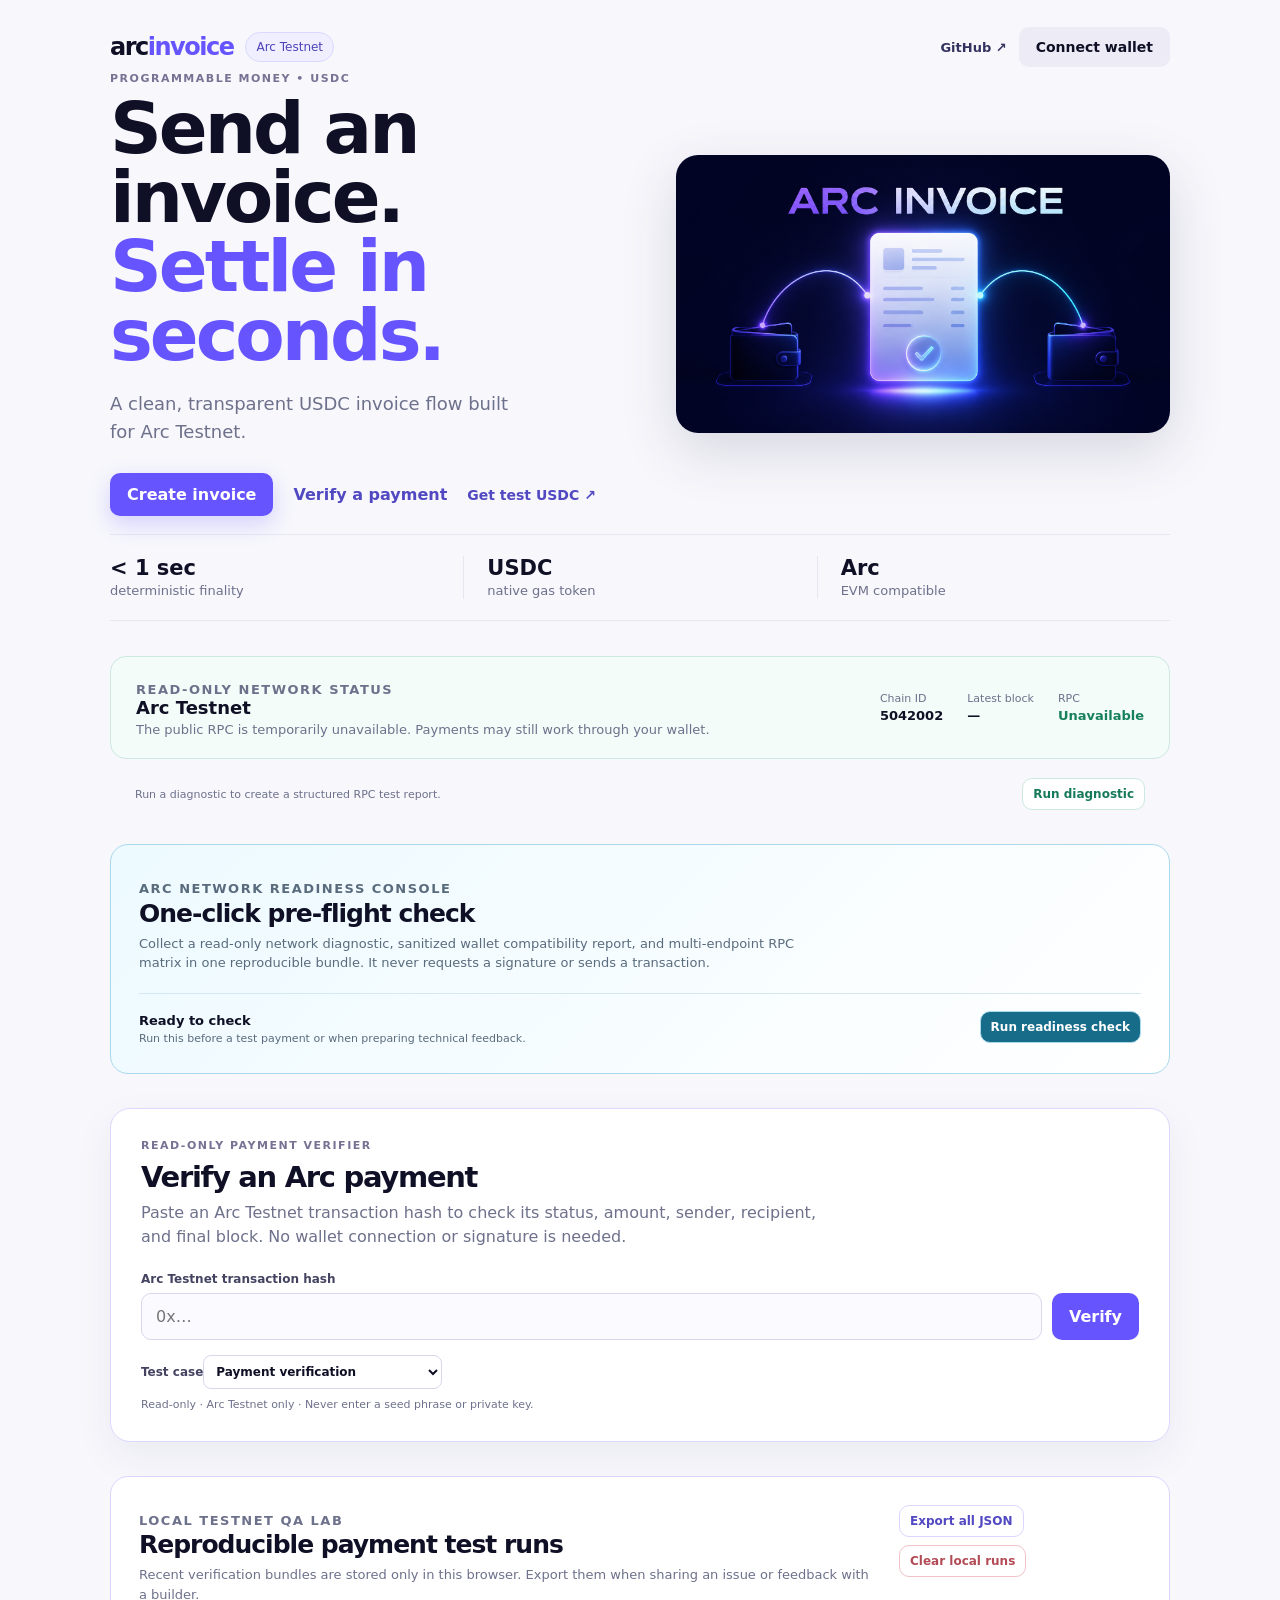
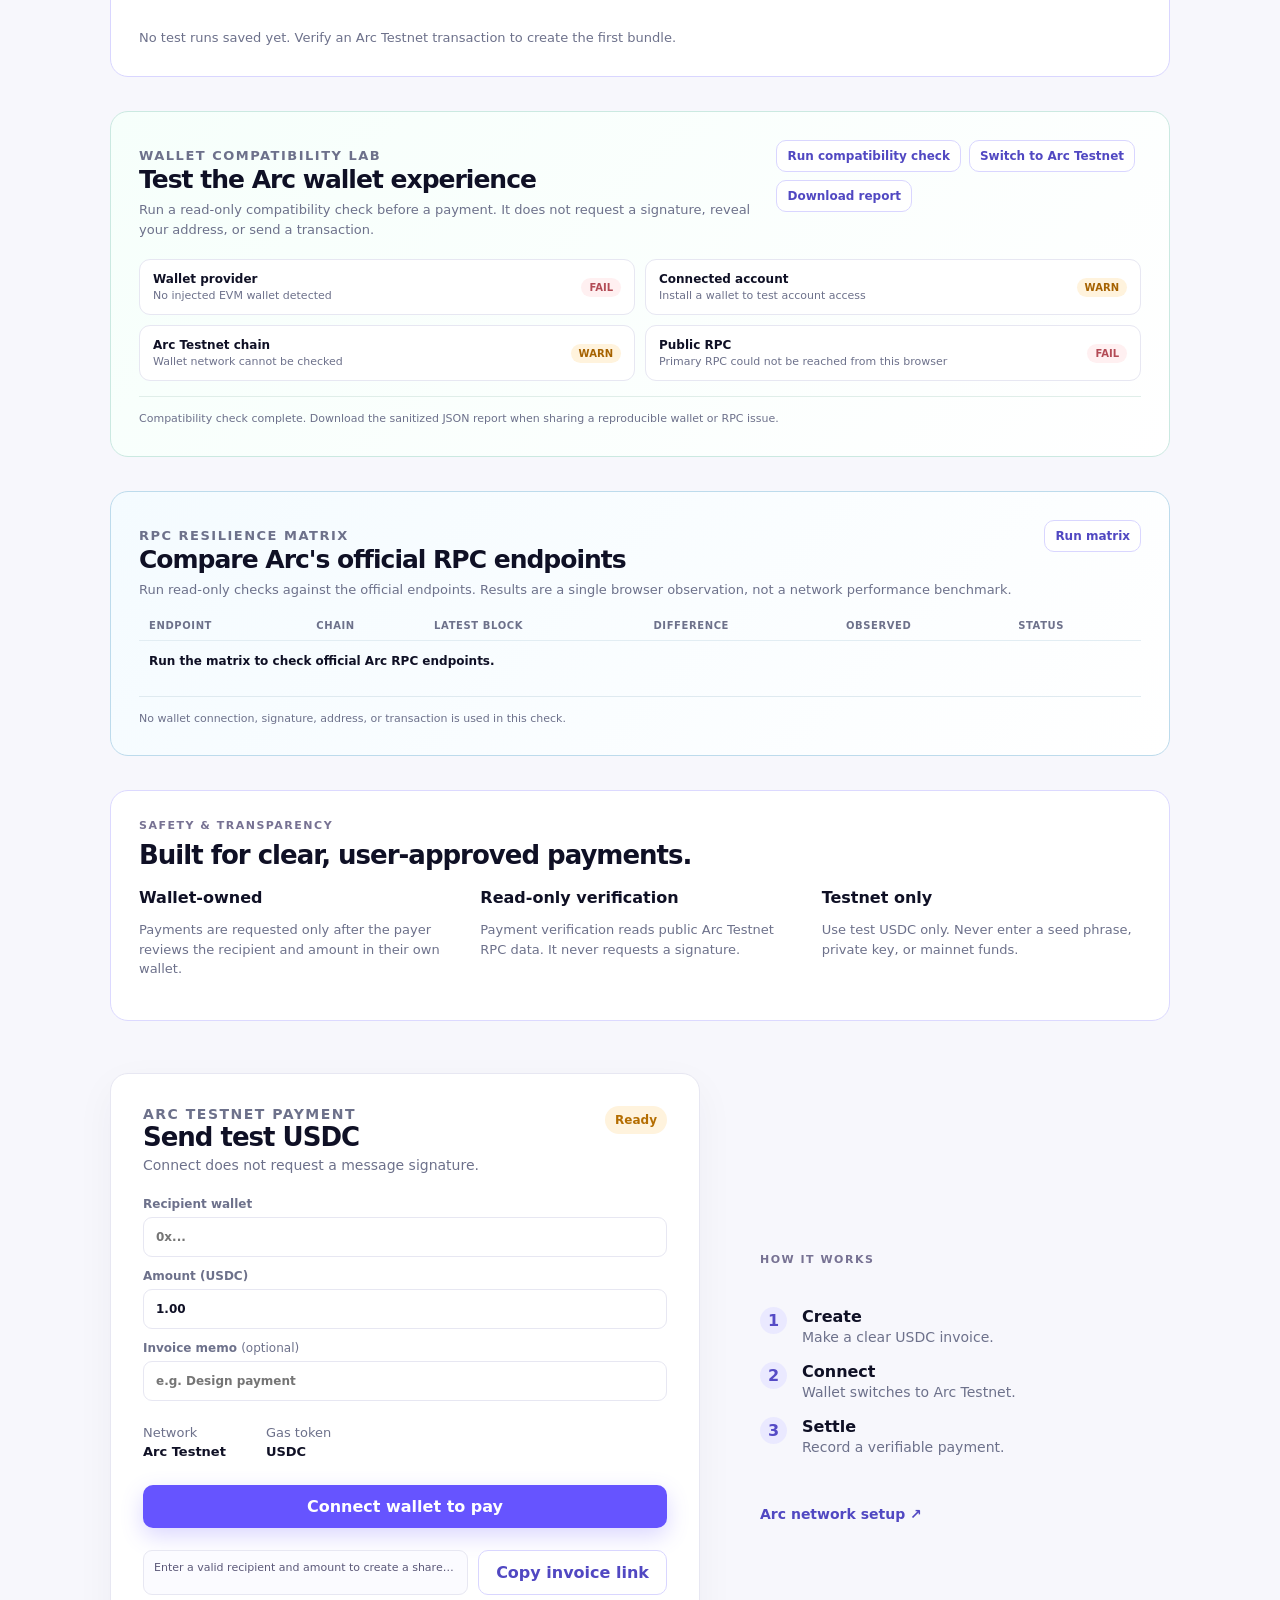
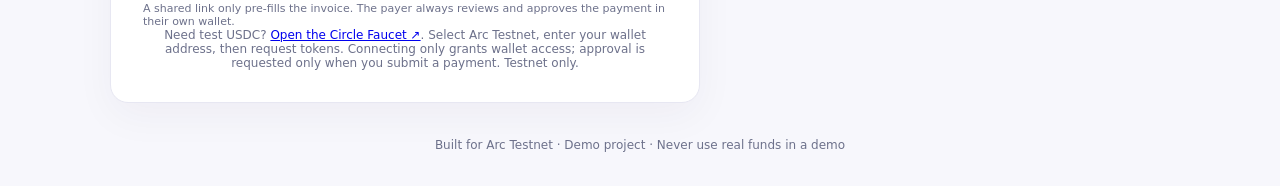
==== commit f6ba2d8e: "Improve Arc testnet readiness and site polish" ====
--- a/index.html
+++ b/index.html
@@ -5,9 +5,10 @@
     <meta name="viewport" content="width=device-width, initial-scale=1.0" />
     <meta name="description" content="A USDC invoice demo for Arc Testnet." />
     <title>arcinvoice.io — USDC payments</title>
+    <link rel="icon" href="data:image/svg+xml,%3Csvg xmlns='http://www.w3.org/2000/svg' viewBox='0 0 64 64'%3E%3Crect width='64' height='64' rx='16' fill='%236654ff'/%3E%3Cpath d='M18 43 29 17h7l10 26h-7l-2-6H26l-2 6h-7Zm10-12h7l-3.5-10L28 31Z' fill='white'/%3E%3C/svg%3E" />
     <link rel="stylesheet" href="styles.css" />
     <style>.text-action{padding:0;background:transparent;color:#5148c2}.verifier{margin:-18px 0 52px;padding:30px;border:1px solid #dcd9ff;border-radius:20px;background:#fff;box-shadow:0 14px 38px #352e6710}.verifier-copy h2{font-size:29px;letter-spacing:-1.3px;margin:0 0 7px}.verifier-copy>p:not(.eyebrow){max-width:710px;margin:0;color:#6d718b;line-height:1.5}.verify-form{margin-top:23px}.verify-form label{display:block;margin-bottom:7px;color:#444361;font-size:12px;font-weight:800}.verify-form>div{display:flex;gap:10px}.verify-form input{min-width:0;width:100%;padding:13px 14px;border:1px solid #d9d7ee;border-radius:10px;background:#fbfbff;color:#0f1025;font:inherit}.verify-form input:focus{outline:2px solid #b6b0ff;border-color:#6654ff}.verify-submit{background:#6654ff;color:#fff;white-space:nowrap}.verify-submit:disabled{opacity:.65;cursor:wait}.verify-form p{margin:9px 0 0;color:#6d718b;font-size:11px}.verify-result{margin-top:18px;border:1px solid #e7e7f2;border-radius:12px;padding:16px;background:#fbfbff}.verify-result.success{background:#effcf7;border-color:#bce9d9}.verify-result.pending{background:#fff8e9;border-color:#f0d69f}.verify-result.error{background:#fff2f3;border-color:#f0c1c7}.verify-result.loading{background:#f2f1ff;border-color:#d9d6ff}.verify-result>strong,.verify-result>span{display:block}.verify-result>strong{font-size:14px}.verify-result>span{margin-top:4px;color:#6d718b;font-size:13px}.verify-heading{display:flex;gap:14px;align-items:center;justify-content:space-between}.verify-heading strong{font-size:15px}.verify-heading a{color:#5148c2;text-decoration:none;font-size:12px;font-weight:800;white-space:nowrap}.verify-result dl{display:grid;grid-template-columns:repeat(3,1fr);gap:13px;margin:16px 0 0;padding-top:15px;border-top:1px solid #dce8e3}.verify-result dl div{min-width:0}.verify-result dt{color:#6d718b;font-size:10px;font-weight:800;letter-spacing:.7px;text-transform:uppercase}.verify-result dd{overflow:hidden;margin:4px 0 0;color:#0f1025;font-size:13px;font-weight:750;text-overflow:ellipsis;white-space:nowrap}@media(max-width:700px){.verifier{padding:21px;margin-bottom:32px}.verify-form>div{display:block}.verify-submit{width:100%;margin-top:10px}.verify-result dl{grid-template-columns:1fr 1fr}.verify-heading{align-items:flex-start;flex-direction:column}}</style>
-    <style>.network-status{display:flex;justify-content:space-between;align-items:center;gap:20px;margin:-18px 0 52px;padding:21px 25px;border:1px solid #cbe9e1;border-radius:16px;background:#f3fcf9}.network-status h2{margin:0;font-size:18px}.network-status p{margin:4px 0 0;color:#6d718b;font-size:13px}.network-details{display:flex;gap:24px}.network-details span{display:block;color:#6d718b;font-size:11px}.network-details b{display:block;margin-top:3px;color:#0f1025;font-size:13px}.network-live{color:#16805d!important}.diagnostics{margin:-33px 0 52px;display:flex;justify-content:space-between;align-items:center;gap:15px;padding:0 25px;color:#6d718b;font-size:11px}.diagnostics button{border:1px solid #cbe9e1;background:#fff;color:#16795a;padding:8px 10px;font-size:12px}.diagnostics-actions{display:flex;gap:8px}.qa-lab{margin:-18px 0 52px;border:1px solid #d9d6ff;border-radius:18px;background:#fff;padding:28px}.qa-lab-head{display:flex;justify-content:space-between;gap:20px;align-items:start}.qa-lab h2{margin:0;font-size:25px;letter-spacing:-1px}.qa-lab p{margin:6px 0 0;color:#6d718b;font-size:13px;line-height:1.5}.qa-actions{display:flex;gap:8px;flex-wrap:wrap}.qa-actions button,.qa-run button{border:1px solid #d9d6ff;background:#fff;color:#5148c2;padding:8px 10px;font-size:12px}.qa-run button{border-color:#e7e7f2;color:#34335f}.qa-actions .danger{border-color:#f0c1c7;color:#b34b56}.qa-empty{padding:18px 0 0;color:#6d718b;font-size:13px}.qa-runs{display:grid;gap:9px;margin:18px 0 0;padding:0;list-style:none}.qa-run{display:flex;align-items:center;justify-content:space-between;gap:15px;border-top:1px solid #ecebf5;padding-top:11px}.qa-run strong,.qa-run span{display:block}.qa-run strong{font-size:13px}.qa-run span{color:#6d718b;font-size:11px;margin-top:3px}.rpc-lab{border-color:#bddbec;background:linear-gradient(135deg,#f4fbff,#fff)}.rpc-table{width:100%;border-collapse:collapse;margin-top:20px;font-size:12px}.rpc-table th{padding:0 10px 9px;color:#6d718b;font-size:10px;letter-spacing:.6px;text-align:left;text-transform:uppercase}.rpc-table td{border-top:1px solid #e2edf3;padding:13px 10px;vertical-align:middle}.rpc-table td:first-child{font-weight:800}.rpc-table code{color:#68647e;font:inherit;font-size:10px}.rpc-status{display:inline-block;border-radius:99px;padding:4px 8px;background:#f1f0ff;color:#5148c2;font-size:10px;font-weight:800}.rpc-status.pass{background:#e8fbf4;color:#16805d}.rpc-status.warn{background:#fff3dd;color:#a66200}.rpc-status.fail{background:#fff0f1;color:#b34b56}.rpc-note{margin-top:15px!important;border-top:1px solid #dfeaf0;padding-top:14px;font-size:11px!important}.wallet-lab{border-color:#cbe9e1;background:linear-gradient(135deg,#f6fffb,#fff)}.wallet-grid{display:grid;grid-template-columns:repeat(2,1fr);gap:10px;margin-top:20px}.wallet-check{display:flex;align-items:center;justify-content:space-between;gap:12px;border:1px solid #e7e7f2;border-radius:11px;padding:12px 13px;background:#fff}.wallet-check strong,.wallet-check span{display:block}.wallet-check strong{font-size:12px}.wallet-check span{margin-top:3px;color:#6d718b;font-size:11px}.wallet-state{border-radius:99px;padding:4px 8px;background:#f1f0ff;color:#5148c2;font-size:10px;font-weight:800;white-space:nowrap}.wallet-state.pass{background:#e8fbf4;color:#16805d}.wallet-state.warn{background:#fff3dd;color:#a66200}.wallet-state.fail{background:#fff0f1;color:#b34b56}.wallet-report-note{margin-top:15px!important;border-top:1px solid #e0eee9;padding-top:14px;font-size:11px!important}.share-row{display:grid;grid-template-columns:1fr auto;gap:10px;margin-top:12px}.share-link{overflow:hidden;border:1px solid #e7e7f2;border-radius:9px;padding:10px;background:#fbfbff;color:#5b5878;font-size:11px;text-overflow:ellipsis;white-space:nowrap}.share-button{background:#fff;border:1px solid #d9d6ff;color:#5148c2}.share-message{margin-top:7px!important;font-size:11px!important;text-align:left!important}.test-case{margin-top:15px;display:flex;align-items:center;gap:10px;color:#6d718b;font-size:12px;font-weight:750}.test-case select{border:1px solid #d9d7ee;border-radius:8px;background:#fff;padding:8px;color:#0f1025;font:inherit}.test-report{margin-top:14px;display:flex;align-items:center;justify-content:space-between;gap:14px;border-top:1px solid #dce8e3;padding-top:14px}.test-report p{margin:0!important;font-size:11px!important}.test-report button{background:#fff;border:1px solid #a7ddca;color:#16795a;padding:8px 10px;font-size:12px;white-space:nowrap}@media(max-width:700px){.network-status{display:block;margin-bottom:32px}.network-details{margin-top:17px}.diagnostics,.qa-lab-head,.qa-run{align-items:flex-start;flex-direction:column;margin-top:-22px}.qa-lab-head{margin-top:0}.wallet-grid{grid-template-columns:1fr}.rpc-table{display:block;overflow-x:auto}.share-row{grid-template-columns:1fr}.share-button{width:100%}.test-case,.test-report{align-items:flex-start;flex-direction:column}}</style>
+    <style>.network-status{display:flex;justify-content:space-between;align-items:center;gap:20px;margin:-18px 0 52px;padding:21px 25px;border:1px solid #cbe9e1;border-radius:16px;background:#f3fcf9}.network-status h2{margin:0;font-size:18px}.network-status p{margin:4px 0 0;color:#6d718b;font-size:13px}.network-details{display:flex;gap:24px}.network-details span{display:block;color:#6d718b;font-size:11px}.network-details b{display:block;margin-top:3px;color:#0f1025;font-size:13px}.network-live{color:#16805d!important}.diagnostics{margin:-33px 0 52px;display:flex;justify-content:space-between;align-items:center;gap:15px;padding:0 25px;color:#6d718b;font-size:11px}.diagnostics button{border:1px solid #cbe9e1;background:#fff;color:#16795a;padding:8px 10px;font-size:12px}.diagnostics-actions{display:flex;gap:8px}.qa-lab{margin:-18px 0 52px;border:1px solid #d9d6ff;border-radius:18px;background:#fff;padding:28px}.qa-lab-head{display:flex;justify-content:space-between;gap:20px;align-items:start}.qa-lab h2{margin:0;font-size:25px;letter-spacing:-1px}.qa-lab p{margin:6px 0 0;color:#6d718b;font-size:13px;line-height:1.5}.qa-actions{display:flex;gap:8px;flex-wrap:wrap}.qa-actions button,.qa-run button{border:1px solid #d9d6ff;background:#fff;color:#5148c2;padding:8px 10px;font-size:12px}.qa-run button{border-color:#e7e7f2;color:#34335f}.qa-actions .danger{border-color:#f0c1c7;color:#b34b56}.qa-empty{padding:18px 0 0;color:#6d718b;font-size:13px}.qa-runs{display:grid;gap:9px;margin:18px 0 0;padding:0;list-style:none}.qa-run{display:flex;align-items:center;justify-content:space-between;gap:15px;border-top:1px solid #ecebf5;padding-top:11px}.qa-run strong,.qa-run span{display:block}.qa-run strong{font-size:13px}.qa-run span{color:#6d718b;font-size:11px;margin-top:3px}.rpc-lab{border-color:#bddbec;background:linear-gradient(135deg,#f4fbff,#fff)}.rpc-table{width:100%;border-collapse:collapse;margin-top:20px;font-size:12px}.rpc-table th{padding:0 10px 9px;color:#6d718b;font-size:10px;letter-spacing:.6px;text-align:left;text-transform:uppercase}.rpc-table td{border-top:1px solid #e2edf3;padding:13px 10px;vertical-align:middle}.rpc-table td:first-child{font-weight:800}.rpc-table code{color:#68647e;font:inherit;font-size:10px}.rpc-status{display:inline-block;border-radius:99px;padding:4px 8px;background:#f1f0ff;color:#5148c2;font-size:10px;font-weight:800}.rpc-status.pass{background:#e8fbf4;color:#16805d}.rpc-status.warn{background:#fff3dd;color:#a66200}.rpc-status.fail{background:#fff0f1;color:#b34b56}.rpc-note{margin-top:15px!important;border-top:1px solid #dfeaf0;padding-top:14px;font-size:11px!important}.wallet-lab{border-color:#cbe9e1;background:linear-gradient(135deg,#f6fffb,#fff)}.wallet-grid{display:grid;grid-template-columns:repeat(2,1fr);gap:10px;margin-top:20px}.wallet-check{display:flex;align-items:center;justify-content:space-between;gap:12px;border:1px solid #e7e7f2;border-radius:11px;padding:12px 13px;background:#fff}.wallet-check strong,.wallet-check span{display:block}.wallet-check strong{font-size:12px}.wallet-check span{margin-top:3px;color:#6d718b;font-size:11px}.wallet-state{border-radius:99px;padding:4px 8px;background:#f1f0ff;color:#5148c2;font-size:10px;font-weight:800;white-space:nowrap}.wallet-state.pass{background:#e8fbf4;color:#16805d}.wallet-state.warn{background:#fff3dd;color:#a66200}.wallet-state.fail{background:#fff0f1;color:#b34b56}.wallet-report-note{margin-top:15px!important;border-top:1px solid #e0eee9;padding-top:14px;font-size:11px!important}.share-row{display:grid;grid-template-columns:1fr auto;gap:10px;margin-top:12px}.share-link{overflow:hidden;border:1px solid #e7e7f2;border-radius:9px;padding:10px;background:#fbfbff;color:#5b5878;font-size:11px;text-overflow:ellipsis;white-space:nowrap}.share-button{background:#fff;border:1px solid #d9d6ff;color:#5148c2}.share-message{margin-top:7px!important;font-size:11px!important;text-align:left!important}.test-case{margin-top:15px;display:flex;align-items:center;gap:10px;color:#6d718b;font-size:12px;font-weight:750}.test-case select{border:1px solid #d9d7ee;border-radius:8px;background:#fff;padding:8px;color:#0f1025;font:inherit}.test-report{margin-top:14px;display:flex;align-items:center;justify-content:space-between;gap:14px;border-top:1px solid #dce8e3;padding-top:14px}.test-report p{margin:0!important;font-size:11px!important}.test-report button{background:#fff;border:1px solid #a7ddca;color:#16795a;padding:8px 10px;font-size:12px;white-space:nowrap}.readiness-console{margin:-18px 0 52px;padding:28px;border:1px solid #a9d9ec;border-radius:18px;background:linear-gradient(135deg,#edfaff,#fff)}.readiness-console h2{margin:0;font-size:25px;letter-spacing:-1px}.readiness-console p{max-width:700px;margin:6px 0 0;color:#596b7d;font-size:13px;line-height:1.5}.readiness-status{display:flex;align-items:center;justify-content:space-between;gap:16px;margin-top:20px;padding-top:16px;border-top:1px solid #d5e8f0}.readiness-status strong{font-size:13px}.readiness-status span{display:block;margin-top:3px;color:#596b7d;font-size:11px}.readiness-actions{display:flex;gap:8px;flex-wrap:wrap}.readiness-actions button{border:1px solid #a9d9ec;background:#fff;color:#176c8a;padding:8px 10px;font-size:12px}.readiness-actions button:first-child{background:#176c8a;color:#fff}.readiness-actions button:disabled{opacity:.65;cursor:wait}@media(max-width:700px){.network-status{display:block;margin-bottom:32px}.network-details{margin-top:17px}.diagnostics,.qa-lab-head,.qa-run,.readiness-status{align-items:flex-start;flex-direction:column;margin-top:-22px}.qa-lab-head,.readiness-status{margin-top:0}.wallet-grid{grid-template-columns:1fr}.rpc-table{display:block;overflow-x:auto}.share-row{grid-template-columns:1fr}.share-button{width:100%}.test-case,.test-report{align-items:flex-start;flex-direction:column}}</style>
   </head>
   <body>
     <main class="shell">
@@ -18,11 +19,12 @@
       </section>
       <section class="stats"><div><strong>&lt; 1 sec</strong><span>deterministic finality</span></div><div><strong>USDC</strong><span>native gas token</span></div><div><strong>Arc</strong><span>EVM compatible</span></div></section>
       <section class="network-status" aria-labelledby="networkTitle"><div><p class="eyebrow">READ-ONLY NETWORK STATUS</p><h2 id="networkTitle">Arc Testnet</h2><p id="networkMessage">Checking the public Arc RPC…</p></div><div class="network-details"><div><span>Chain ID</span><b>5042002</b></div><div><span>Latest block</span><b id="latestBlock">—</b></div><div><span>RPC</span><b class="network-live" id="rpcStatus">Checking</b></div></div></section><div class="diagnostics"><span id="diagnosticMessage">Run a diagnostic to create a structured RPC test report.</span><div class="diagnostics-actions"><button id="runDiagnosticButton" type="button">Run diagnostic</button><button id="copyDiagnosticButton" type="button" class="hidden">Copy report</button></div></div>
+      <section class="readiness-console" aria-labelledby="readinessTitle"><div><p class="eyebrow">ARC NETWORK READINESS CONSOLE</p><h2 id="readinessTitle">One-click pre-flight check</h2><p>Collect a read-only network diagnostic, sanitized wallet compatibility report, and multi-endpoint RPC matrix in one reproducible bundle. It never requests a signature or sends a transaction.</p></div><div class="readiness-status"><div><strong id="readinessTitleStatus">Ready to check</strong><span id="readinessMessage">Run this before a test payment or when preparing technical feedback.</span></div><div class="readiness-actions"><button id="runReadinessButton" type="button">Run readiness check</button><button id="downloadReadinessButton" type="button" class="hidden">Download bundle</button></div></div></section>
       <section class="verifier" id="verifier" aria-labelledby="verifierTitle"><div class="verifier-copy"><p class="eyebrow">READ-ONLY PAYMENT VERIFIER</p><h2 id="verifierTitle">Verify an Arc payment</h2><p>Paste an Arc Testnet transaction hash to check its status, amount, sender, recipient, and final block. No wallet connection or signature is needed.</p></div><form class="verify-form" id="verifyForm"><label for="txHash">Arc Testnet transaction hash</label><div><input id="txHash" autocomplete="off" spellcheck="false" placeholder="0x…" aria-describedby="verifyHelp" /><button class="verify-submit" type="submit">Verify</button></div><label class="test-case" for="testCase">Test case<select id="testCase"><option value="Payment verification">Payment verification</option><option value="Native USDC payment">Native USDC payment</option><option value="Wallet connection">Wallet connection</option><option value="Failed or rejected transaction">Failed or rejected transaction</option><option value="Shared invoice link">Shared invoice link</option></select></label><p id="verifyHelp">Read-only · Arc Testnet only · Never enter a seed phrase or private key.</p></form><div class="verify-result hidden" id="verifyResult" aria-live="polite"></div></section>
       <section class="qa-lab" aria-labelledby="qaLabTitle"><div class="qa-lab-head"><div><p class="eyebrow">LOCAL TESTNET QA LAB</p><h2 id="qaLabTitle">Reproducible payment test runs</h2><p>Recent verification bundles are stored only in this browser. Export them when sharing an issue or feedback with a builder.</p></div><div class="qa-actions"><button id="exportRunsButton" type="button">Export all JSON</button><button id="clearRunsButton" class="danger" type="button">Clear local runs</button></div></div><p class="qa-empty" id="qaEmpty">No test runs saved yet. Verify an Arc Testnet transaction to create the first bundle.</p><ul class="qa-runs hidden" id="qaRuns"></ul></section>
       <section class="qa-lab wallet-lab" aria-labelledby="walletLabTitle"><div class="qa-lab-head"><div><p class="eyebrow">WALLET COMPATIBILITY LAB</p><h2 id="walletLabTitle">Test the Arc wallet experience</h2><p>Run a read-only compatibility check before a payment. It does not request a signature, reveal your address, or send a transaction.</p></div><div class="qa-actions"><button id="runWalletCheckButton" type="button">Run compatibility check</button><button id="switchWalletNetworkButton" type="button">Switch to Arc Testnet</button><button id="downloadWalletReportButton" type="button" class="hidden">Download report</button></div></div><div class="wallet-grid" aria-live="polite"><div class="wallet-check"><div><strong>Wallet provider</strong><span id="walletProviderDetail">Not checked</span></div><b class="wallet-state" id="walletProviderState">READY</b></div><div class="wallet-check"><div><strong>Connected account</strong><span id="walletAccountDetail">Not checked</span></div><b class="wallet-state" id="walletAccountState">READY</b></div><div class="wallet-check"><div><strong>Arc Testnet chain</strong><span id="walletChainDetail">Expected: 5042002</span></div><b class="wallet-state" id="walletChainState">READY</b></div><div class="wallet-check"><div><strong>Public RPC</strong><span id="walletRpcDetail">Not checked</span></div><b class="wallet-state" id="walletRpcState">READY</b></div></div><p class="wallet-report-note" id="walletLabMessage">A report includes browser-observed compatibility results and sanitized errors only. It never includes a wallet address, seed phrase, or private key.</p></section>
       <section class="qa-lab rpc-lab" aria-labelledby="rpcLabTitle"><div class="qa-lab-head"><div><p class="eyebrow">RPC RESILIENCE MATRIX</p><h2 id="rpcLabTitle">Compare Arc's official RPC endpoints</h2><p>Run read-only checks against the official endpoints. Results are a single browser observation, not a network performance benchmark.</p></div><div class="qa-actions"><button id="runRpcMatrixButton" type="button">Run matrix</button><button id="copyRpcMatrixButton" type="button" class="hidden">Copy report</button><button id="downloadRpcMatrixButton" type="button" class="hidden">Download JSON</button></div></div><table class="rpc-table"><thead><tr><th>Endpoint</th><th>Chain</th><th>Latest block</th><th>Difference</th><th>Observed</th><th>Status</th></tr></thead><tbody id="rpcMatrixRows"><tr><td colspan="6">Run the matrix to check official Arc RPC endpoints.</td></tr></tbody></table><p class="rpc-note" id="rpcMatrixMessage">No wallet connection, signature, address, or transaction is used in this check.</p></section>
-      <section style="margin:-18px 0 52px;padding:28px;border:1px solid #dcd9ff;border-radius:18px;background:#fff"><p class="eyebrow">SAFETY &amp; TRANSPARENCY</p><h2 style="margin:0 0 18px;font-size:26px;letter-spacing:-1px">Built for clear, user-approved payments.</h2><div style="display:grid;grid-template-columns:repeat(3,1fr);gap:22px"><div><strong>Wallet-owned</strong><p style="color:#6d718b;font-size:13px;line-height:1.5">Payments are requested only after the payer reviews the recipient and amount in their own wallet.</p></div><div><strong>Read-only verification</strong><p style="color:#6d718b;font-size:13px;line-height:1.5">Payment verification reads public Arc Testnet RPC data. It never requests a signature.</p></div><div><strong>Testnet only</strong><p style="color:#6d718b;font-size:13px;line-height:1.5">Use test USDC only. Never enter a seed phrase, private key, or mainnet funds.</p></div></div></section>
+      <section style="margin:-18px 0 52px;padding:28px;border:1px solid #dcd9ff;border-radius:18px;background:#fff"><p class="eyebrow">SAFETY &amp; TRANSPARENCY</p><h2 style="margin:0 0 18px;font-size:26px;letter-spacing:-1px">Built for clear, user-approved payments.</h2><div class="safety-grid"><div><strong>Wallet-owned</strong><p style="color:#6d718b;font-size:13px;line-height:1.5">Payments are requested only after the payer reviews the recipient and amount in their own wallet.</p></div><div><strong>Read-only verification</strong><p style="color:#6d718b;font-size:13px;line-height:1.5">Payment verification reads public Arc Testnet RPC data. It never requests a signature.</p></div><div><strong>Testnet only</strong><p style="color:#6d718b;font-size:13px;line-height:1.5">Use test USDC only. Never enter a seed phrase, private key, or mainnet funds.</p></div></div></section>
       <section class="invoice-wrap" id="invoice"><div class="invoice-card"><div class="invoice-top"><div><p class="eyebrow">ARC TESTNET PAYMENT</p><h2>Send test USDC</h2><p>Connect does not request a message signature.</p></div><span class="status" id="status">Ready</span></div><div style="display:grid;gap:12px;margin:24px 0"><label style="font-size:12px;font-weight:800;color:#6d718b">Recipient wallet<input id="recipient" inputmode="text" autocomplete="off" placeholder="0x..." style="display:block;width:100%;margin-top:6px;border:1px solid #e7e7f2;background:#fff;border-radius:9px;padding:12px;color:#0f1025;font:inherit" /></label><label style="font-size:12px;font-weight:800;color:#6d718b">Amount (USDC)<input id="amount" inputmode="decimal" value="1.00" placeholder="1.00" style="display:block;width:100%;margin-top:6px;border:1px solid #e7e7f2;background:#fff;border-radius:9px;padding:12px;color:#0f1025;font:inherit" /></label><label style="font-size:12px;font-weight:800;color:#6d718b">Invoice memo <span style="font-weight:500">(optional)</span><input id="memo" maxlength="120" autocomplete="off" placeholder="e.g. Design payment" style="display:block;width:100%;margin-top:6px;border:1px solid #e7e7f2;background:#fff;border-radius:9px;padding:12px;color:#0f1025;font:inherit" /></label></div><div class="meta"><span>Network <b>Arc Testnet</b></span><span>Gas token <b>USDC</b></span></div><button class="pay" id="payButton">Connect wallet to pay</button><div class="share-row"><div class="share-link" id="shareLink">Enter a recipient and amount to create a shareable invoice link.</div><button class="share-button" id="shareButton" type="button">Copy invoice link</button></div><p class="notice share-message" id="shareMessage">A shared link only pre-fills the invoice. The payer always reviews and approves the payment in their own wallet.</p><p class="notice" id="notice">Need test USDC? <a href="https://faucet.circle.com" target="_blank" rel="noreferrer">Open the Circle Faucet ↗</a>. Select Arc Testnet, enter your wallet address, then request tokens. Connecting only grants wallet access; approval is requested only when you submit a payment. Testnet only.</p></div>
       <aside><p class="eyebrow">HOW IT WORKS</p><ol><li><b>1</b><div><strong>Create</strong><span>Make a clear USDC invoice.</span></div></li><li><b>2</b><div><strong>Connect</strong><span>Wallet switches to Arc Testnet.</span></div></li><li><b>3</b><div><strong>Settle</strong><span>Record a verifiable payment.</span></div></li></ol><a class="docs" href="https://docs.arc.io/arc/references/connect-to-arc" target="_blank" rel="noreferrer">Arc network setup ↗</a></aside></section>
       <section class="receipt hidden" id="receipt"><span class="check">✓</span><div><p class="eyebrow" id="receiptEyebrow">PAYMENT SUBMITTED</p><h2 id="receiptTitle">Checking finality…</h2><p id="receiptMessage">The payment was submitted to Arc Testnet.</p><button id="copyReportButton" class="hidden" type="button" style="margin-top:12px;padding:8px 10px;background:#fff;border:1px solid #a7ddca;color:#16795a;font-size:12px">Copy test report</button></div><a id="receiptLink" href="https://testnet.arcscan.app" target="_blank" rel="noreferrer">View on ArcScan ↗</a></section>
--- a/styles.css
+++ b/styles.css
@@ -1 +1,87 @@
-:root{--ink:#0f1025;--muted:#6d718b;--paper:#f7f7fc;--line:#e7e7f2;--violet:#6654ff;--cyan:#19d3ce}*{box-sizing:border-box}body{margin:0;background:var(--paper);color:var(--ink);font-family:Inter,ui-sans-serif,system-ui,-apple-system,BlinkMacSystemFont,"Segoe UI",sans-serif}.shell{max-width:1120px;margin:auto;padding:22px 30px}nav{display:flex;align-items:center;gap:16px;height:50px}.brand{font-size:24px;font-weight:850;letter-spacing:-1.5px;text-decoration:none;color:var(--ink)}.brand span{color:var(--violet)}.pill{font-size:12px;padding:7px 10px;border:1px solid #dad8ff;color:#4e43b8;border-radius:99px;background:#efefff}button{border:0;cursor:pointer;font:inherit;font-weight:700;border-radius:10px;padding:12px 17px;background:#ecebf6;color:var(--ink)}nav button{margin-left:auto;font-size:14px}.hero{min-height:398px;display:grid;grid-template-columns:1.05fr .95fr;align-items:center;gap:20px}.hero h1{letter-spacing:-3px;font-size:clamp(45px,6vw,72px);line-height:.96;margin:9px 0 20px}.hero em{font-style:normal;color:var(--violet)}.eyebrow{font-size:11px;letter-spacing:1.5px;font-weight:800;color:#777293;margin:0 0 8px}.lede{font-size:18px;line-height:1.55;color:var(--muted);max-width:410px}.actions{display:flex;align-items:center;gap:20px;margin-top:27px}.actions a,.docs{font-size:14px;color:#5148c2;text-decoration:none;font-weight:700}.primary,.pay{background:var(--violet);color:#fff;box-shadow:0 8px 22px #6654ff3c}.hero img{width:100%;border-radius:22px;box-shadow:0 18px 55px #3d36522a}.stats{display:grid;grid-template-columns:repeat(3,1fr);border-top:1px solid var(--line);border-bottom:1px solid var(--line);padding:21px 0;margin:18px 0 53px}.stats div{padding-left:23px;border-left:1px solid var(--line)}.stats div:first-child{padding-left:0;border:0}.stats strong{font-size:21px;display:block}.stats span{color:var(--muted);font-size:13px}.market{margin:-18px 0 52px;padding:30px;border:1px solid #dcd9ff;border-radius:20px;background:#fff;box-shadow:0 14px 38px #352e6710}.market-heading{display:flex;justify-content:space-between;gap:22px;align-items:start}.market h2{font-size:29px;letter-spacing:-1.3px;margin:0 0 7px}.market-heading p{max-width:660px;margin:0;color:var(--muted);line-height:1.5}.market-status{white-space:nowrap;border-radius:999px;background:#fff3dd;color:#a76300;padding:8px 11px;font-size:11px;font-weight:850;letter-spacing:.7px}.market-grid{display:grid;grid-template-columns:1.05fr .95fr;gap:22px;margin-top:25px}.token-list{border:1px solid var(--line);border-radius:14px;overflow:hidden}.token-row{border-radius:0;box-shadow:none;width:100%;display:flex;align-items:center;gap:12px;padding:14px 16px;background:#fff;text-align:left;border-bottom:1px solid var(--line)}.token-row:last-child{border:0}.token-row:hover,.token-row.active{background:#f2f1ff}.token-icon{display:grid;place-items:center;width:34px;height:34px;border-radius:50%;font-weight:900;color:#fff}.usdc{background:#2775ca}.eurc{background:#236a55}.btc{background:#f7931a}.token-row b,.token-row small{display:block}.token-row small{margin-top:2px;color:var(--muted);font-size:12px;font-weight:500}.token-row em{font-size:10px;font-style:normal;font-weight:850;color:#21845f;margin-left:auto}.swap-preview{border:1px solid var(--line);border-radius:14px;padding:19px;background:#fbfbff}.swap-preview h3{margin:0 0 5px;font-size:24px}.swap-preview>p:not(.eyebrow):not(.swap-message){margin:0;color:var(--muted);font-size:13px;line-height:1.45}.market-notice{display:grid;gap:4px;margin:16px 0;padding:13px;border-radius:10px;background:#fff3dd;color:#795112;font-size:12px}.market-notice span{line-height:1.4}.swap-actions{display:grid;grid-template-columns:1fr 1fr;gap:9px}.secondary{border:1px solid #d9d6ff;background:#fff;color:#5148c2}.swap-message{color:var(--muted);font-size:11px;line-height:1.45;margin:12px 0 0}.daily-checkin{display:flex;justify-content:space-between;gap:25px;align-items:center;padding:24px 28px;margin:-22px 0 52px;border:1px solid #dcd9ff;border-radius:18px;background:linear-gradient(110deg,#f1f0ff,#fbfbff)}.daily-checkin h2{margin:0 0 4px;font-size:25px;letter-spacing:-1px}.daily-checkin p{margin:0;color:var(--muted);font-size:14px}.checkin-actions{text-align:right}.checkin-actions strong{display:block;margin-bottom:9px;font-size:14px}.checkin-actions strong span{color:var(--violet);font-size:21px}.checkin-button{background:#fff;border:1px solid #d9d6ff;margin-left:7px;padding:10px 14px}.checkin-button:hover:not(:disabled){border-color:var(--violet);color:var(--violet)}.checkin-button:disabled{cursor:not-allowed;opacity:.58}.checkin-actions p{margin-top:9px;font-size:11px}.invoice-wrap{display:grid;grid-template-columns:1.18fr .82fr;gap:60px;align-items:center}.invoice-card{background:#fff;padding:32px;border:1px solid var(--line);border-radius:18px;box-shadow:0 13px 40px #26224c0b}.invoice-top{display:flex;justify-content:space-between;gap:15px}.invoice-card h2,.receipt h2{font-size:26px;letter-spacing:-1px;margin:0 0 5px}.invoice-card p{margin:0;color:var(--muted);font-size:14px}.status{font-size:12px;height:max-content;background:#fff3dd;color:#b46d00;padding:7px 10px;border-radius:99px;font-weight:800}.amount{margin:29px 0;padding:24px 0;border-top:1px solid var(--line);border-bottom:1px solid var(--line);display:flex;align-items:end;justify-content:space-between;color:var(--muted);font-size:14px}.amount strong{font-size:34px;color:var(--ink);letter-spacing:-1.5px}.amount small{font-size:14px;letter-spacing:0}.meta{display:flex;gap:40px;color:var(--muted);font-size:13px}.meta b{display:block;color:var(--ink);margin-top:4px}.pay{width:100%;margin:26px 0 10px}.notice{text-align:center!important;font-size:12px!important}aside ol{list-style:none;padding:4px 0;margin:20px 0 28px}aside li{display:flex;gap:15px;margin:17px 0}aside li b{background:#eae9ff;color:#554bc6;border-radius:50%;width:27px;height:27px;text-align:center;padding-top:4px}aside li strong,aside li span{display:block}aside li span{font-size:14px;color:var(--muted);margin-top:3px}.receipt{margin:50px 0 20px;border:1px solid #bce9d9;background:#effcf7;border-radius:16px;padding:23px;display:flex;align-items:center;gap:16px}.receipt .check{width:42px;height:42px;background:#1bae80;color:#fff;border-radius:50%;font-size:25px;text-align:center;padding-top:4px}.receipt p{margin:0;color:#387e67}.receipt a{margin-left:auto;color:#16795a;text-decoration:none;font-weight:750;font-size:14px}.hidden{display:none}footer{font-size:12px;color:var(--muted);text-align:center;padding:35px 0 12px}@media(max-width:700px){.shell{padding:16px}.hero,.invoice-wrap,.market-grid{grid-template-columns:1fr}.hero{padding:38px 0}.hero img{max-width:450px}.stats{margin-bottom:32px}.stats strong{font-size:16px}.stats div{padding-left:12px}.market{padding:21px;margin-bottom:32px}.market-heading{display:block}.market-status{display:inline-block;margin-top:14px}.daily-checkin{display:block;margin-bottom:32px}.checkin-actions{text-align:left;margin-top:18px}.checkin-button{margin:0 7px 0 0}.invoice-wrap{gap:32px}.receipt{align-items:flex-start}.receipt a{display:none}}
+:root {
+  --ink: #0f1025;
+  --muted: #6d718b;
+  --paper: #f7f7fc;
+  --line: #e7e7f2;
+  --violet: #6654ff;
+}
+
+* { box-sizing: border-box; }
+
+body {
+  margin: 0;
+  background: var(--paper);
+  color: var(--ink);
+  font-family: Inter, ui-sans-serif, system-ui, -apple-system, BlinkMacSystemFont, "Segoe UI", sans-serif;
+}
+
+.shell { max-width: 1120px; margin: auto; padding: 22px 30px; }
+nav { display: flex; align-items: center; gap: 12px; min-height: 50px; }
+.brand { color: var(--ink); font-size: 24px; font-weight: 850; letter-spacing: -1.5px; text-decoration: none; }
+.brand span { color: var(--violet); }
+.pill { padding: 7px 10px; border: 1px solid #dad8ff; border-radius: 999px; background: #efefff; color: #4e43b8; font-size: 12px; }
+
+button { padding: 12px 17px; border: 0; border-radius: 10px; background: #ecebf6; color: var(--ink); cursor: pointer; font: inherit; font-weight: 700; }
+button:focus-visible, a:focus-visible, input:focus-visible, select:focus-visible { outline: 3px solid #b6b0ff; outline-offset: 2px; }
+button:disabled { cursor: not-allowed; }
+nav button { font-size: 14px; }
+nav #disconnectButton { margin-left: -4px; }
+
+.hero { display: grid; min-height: 398px; grid-template-columns: 1.05fr .95fr; align-items: center; gap: 20px; }
+.hero h1 { margin: 9px 0 20px; font-size: clamp(45px, 6vw, 72px); line-height: .96; letter-spacing: -3px; }
+.hero em { color: var(--violet); font-style: normal; }
+.eyebrow { margin: 0 0 8px; color: #777293; font-size: 11px; font-weight: 800; letter-spacing: 1.5px; }
+.lede { max-width: 410px; color: var(--muted); font-size: 18px; line-height: 1.55; }
+.actions { display: flex; align-items: center; gap: 20px; margin-top: 27px; }
+.actions a, .docs { color: #5148c2; font-size: 14px; font-weight: 700; text-decoration: none; }
+.primary, .pay { background: var(--violet); color: #fff; box-shadow: 0 8px 22px #6654ff3c; }
+.hero img { width: 100%; border-radius: 22px; box-shadow: 0 18px 55px #3d36522a; }
+
+.stats { display: grid; grid-template-columns: repeat(3, 1fr); margin: 18px 0 53px; padding: 21px 0; border-top: 1px solid var(--line); border-bottom: 1px solid var(--line); }
+.stats div { padding-left: 23px; border-left: 1px solid var(--line); }
+.stats div:first-child { padding-left: 0; border: 0; }
+.stats strong { display: block; font-size: 21px; }
+.stats span { color: var(--muted); font-size: 13px; }
+
+.invoice-wrap { display: grid; grid-template-columns: 1.18fr .82fr; align-items: center; gap: 60px; }
+.invoice-card { padding: 32px; border: 1px solid var(--line); border-radius: 18px; background: #fff; box-shadow: 0 13px 40px #26224c0b; }
+.invoice-top { display: flex; justify-content: space-between; gap: 15px; }
+.invoice-card h2, .receipt h2 { margin: 0 0 5px; font-size: 26px; letter-spacing: -1px; }
+.invoice-card p { margin: 0; color: var(--muted); font-size: 14px; }
+.status { height: max-content; padding: 7px 10px; border-radius: 999px; background: #fff3dd; color: #b46d00; font-size: 12px; font-weight: 800; }
+.meta { display: flex; gap: 40px; color: var(--muted); font-size: 13px; }
+.meta b { display: block; margin-top: 4px; color: var(--ink); }
+.pay { width: 100%; margin: 26px 0 10px; }
+.notice { text-align: center !important; font-size: 12px !important; }
+
+aside ol { margin: 20px 0 28px; padding: 4px 0; list-style: none; }
+aside li { display: flex; gap: 15px; margin: 17px 0; }
+aside li b { width: 27px; height: 27px; padding-top: 4px; border-radius: 50%; background: #eae9ff; color: #554bc6; text-align: center; }
+aside li strong, aside li span { display: block; }
+aside li span { margin-top: 3px; color: var(--muted); font-size: 14px; }
+
+.receipt { display: flex; align-items: center; gap: 16px; margin: 50px 0 20px; padding: 23px; border: 1px solid #bce9d9; border-radius: 16px; background: #effcf7; }
+.receipt .check { width: 42px; height: 42px; padding-top: 4px; border-radius: 50%; background: #1bae80; color: #fff; font-size: 25px; text-align: center; }
+.receipt p { margin: 0; color: #387e67; }
+.receipt a { margin-left: auto; color: #16795a; font-size: 14px; font-weight: 750; text-decoration: none; }
+.safety-grid { display: grid; grid-template-columns: repeat(3, 1fr); gap: 22px; }
+.hidden { display: none !important; }
+footer { padding: 35px 0 12px; color: var(--muted); font-size: 12px; text-align: center; }
+
+@media (max-width: 700px) {
+  .shell { padding: 16px; }
+  nav { min-height: auto; flex-wrap: wrap; padding: 6px 0; }
+  nav > a[style] { order: 3; width: 100%; margin-left: 0 !important; }
+  .hero, .invoice-wrap, .safety-grid { grid-template-columns: 1fr; }
+  .hero { min-height: 0; padding: 38px 0; }
+  .hero img { max-width: 450px; }
+  .stats { margin-bottom: 32px; }
+  .stats strong { font-size: 16px; }
+  .stats div { padding-left: 12px; }
+  .actions { flex-wrap: wrap; gap: 14px; }
+  .invoice-wrap { gap: 32px; }
+  .invoice-card { padding: 22px; }
+  .meta { gap: 24px; }
+  .receipt { align-items: flex-start; }
+  .receipt a { display: none; }
+}
